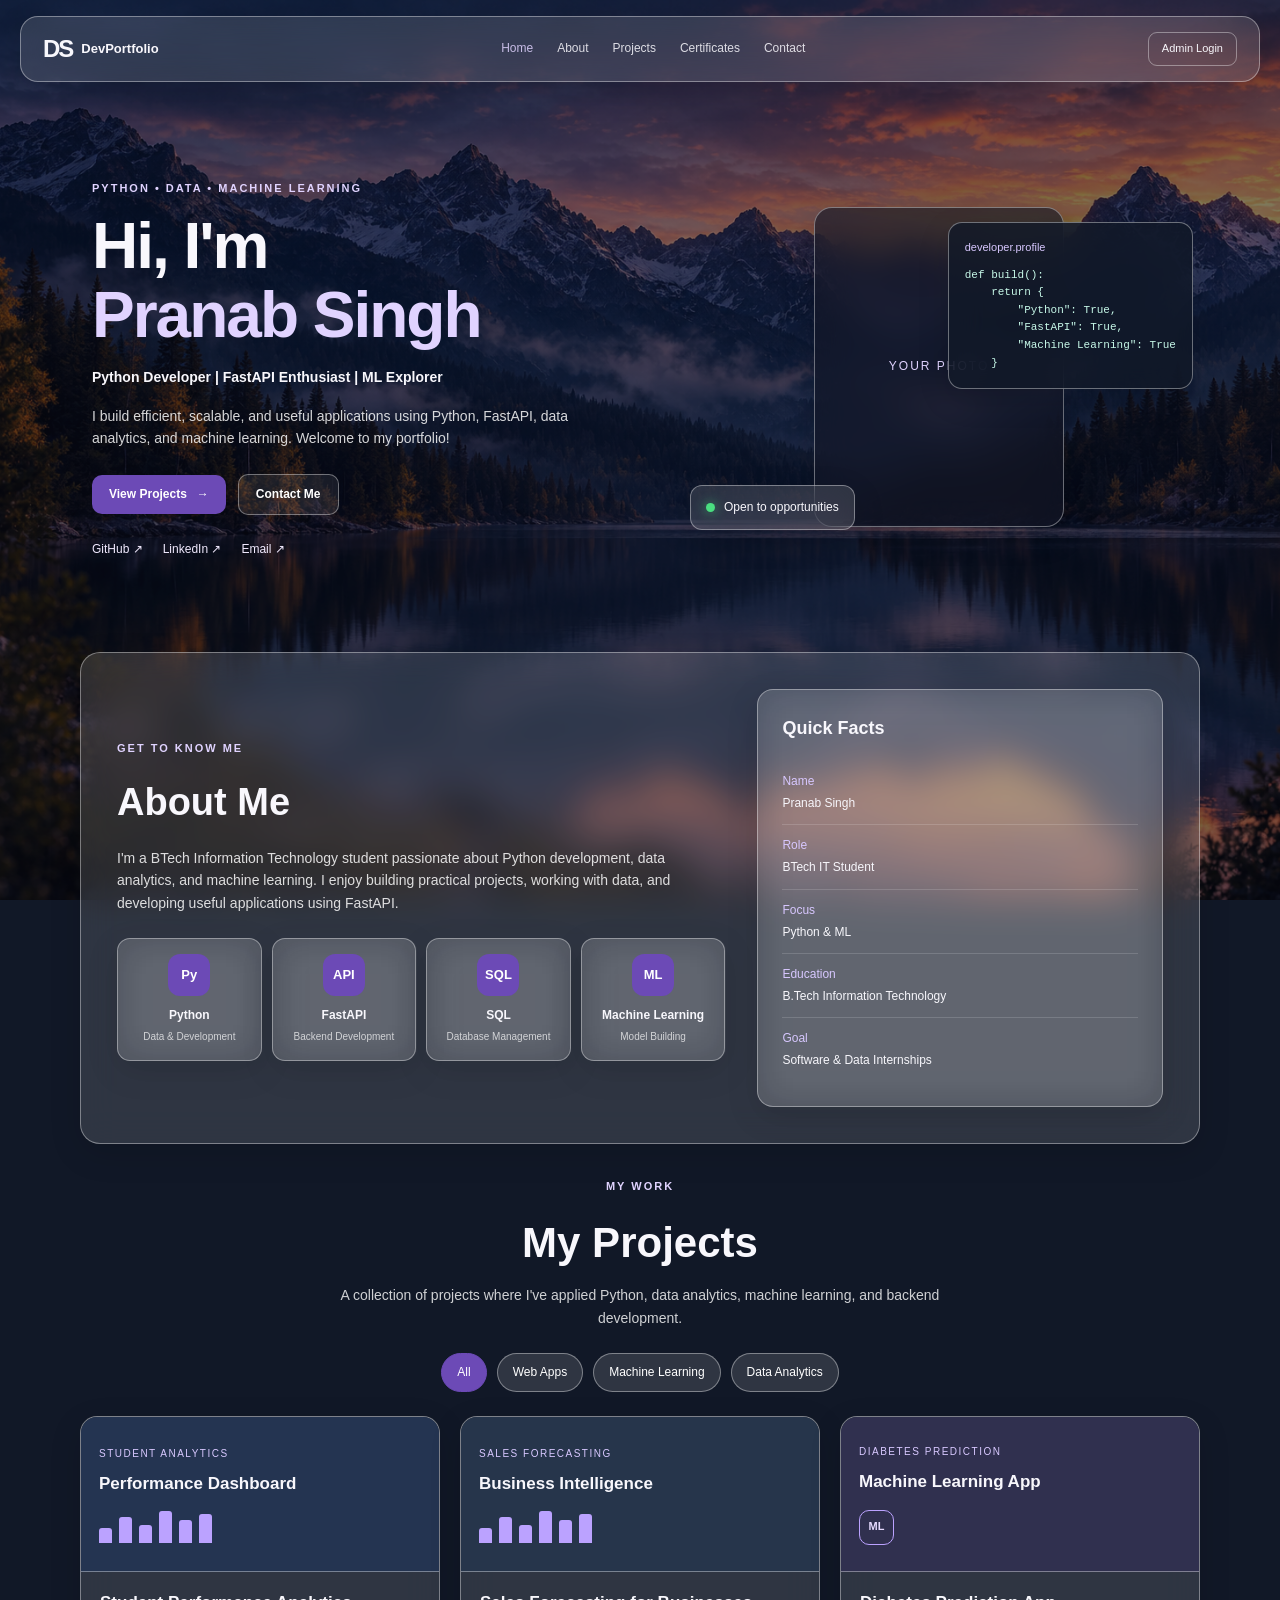
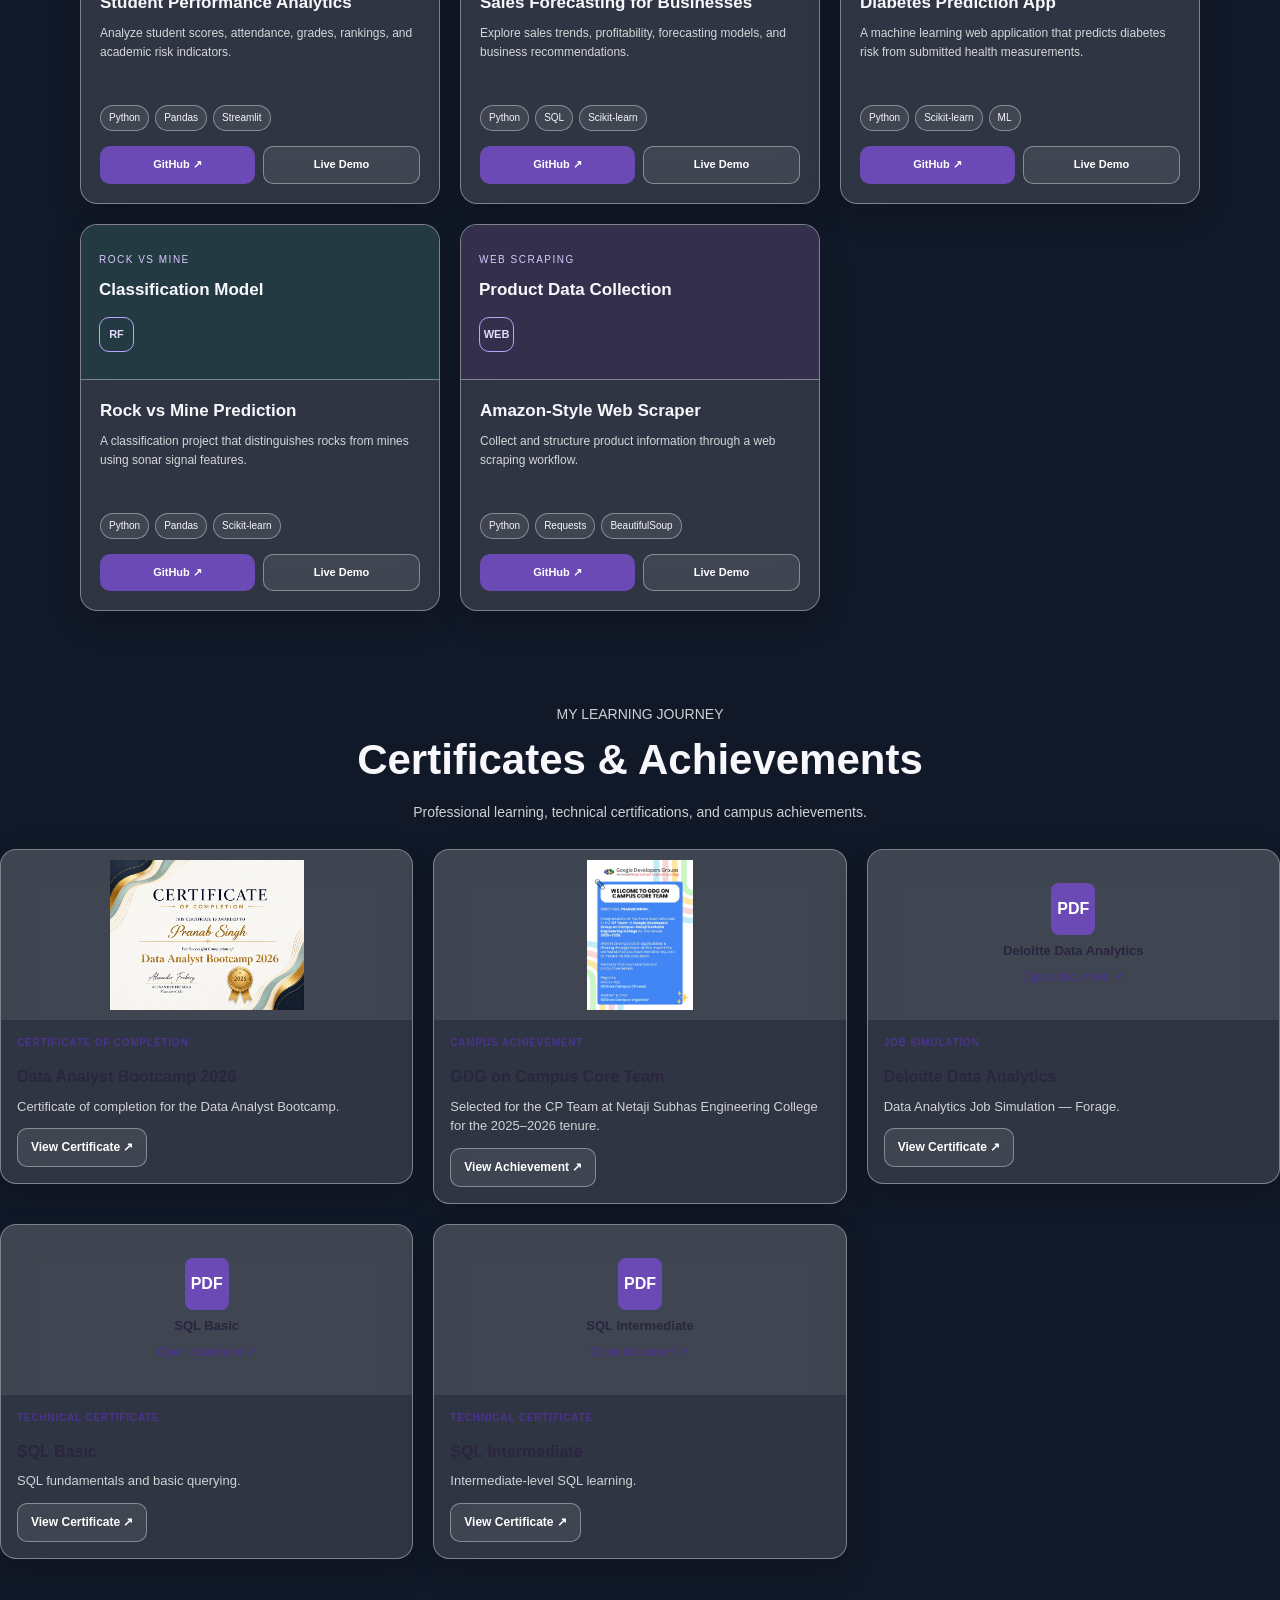
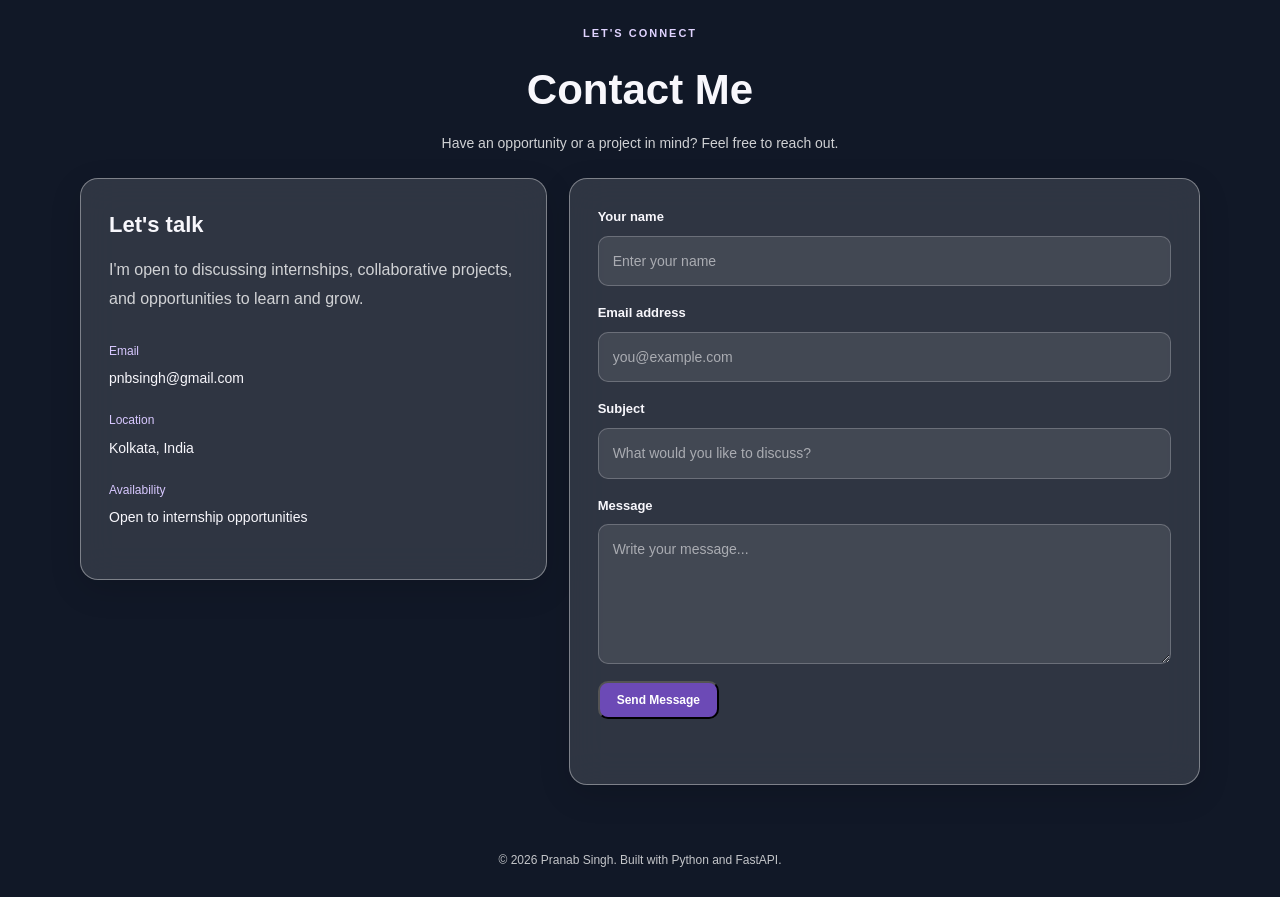
==== frontend/index.html @ 8f12a8a5 "Personalize portfolio metadata" ====
<!doctype html>
<html lang="en">
  <head>
    <meta charset="UTF-8" />
    <meta name="viewport" content="width=device-width, initial-scale=1.0" />
    <meta
      name="description"
      content="Personal portfolio showcasing projects in Python, Machine Learning, Data Analytics and FastAPI."
    />
    <title>Pranab Singh | Developer Portfolio</title>
    <meta name="author" content="Pranab Singh" />
    <meta property="og:title" content="Pranab Singh | Developer Portfolio" />
    <meta
      property="og:description"
      content="Portfolio of Pranab Singh — IT student focused on Python, Data Analytics, Machine Learning, and FastAPI."
    />
    <link rel="stylesheet" href="css/style.css" />
  </head>
  <body>
    <div class="background-overlay"></div>

    <header class="navbar glass">
      <a href="#home" class="brand">
        <span class="brand-mark">DS</span>
        <span>DevPortfolio</span>
      </a>

      <button
        class="menu-toggle"
        id="menu-toggle"
        aria-label="Toggle navigation"
        aria-expanded="false"
      >
        ☰
      </button>

      <nav class="nav-links" id="nav-links">
        <a href="#home" class="active">Home</a>
        <a href="#about">About</a>
        <a href="#projects">Projects</a>
        <a href="#certificates">Certificates</a>
        <a href="#contact">Contact</a>
      </nav>

      <a href="admin/login.html" class="admin-link">Admin Login</a>
    </header>

    <main>
      <section class="hero section-shell" id="home">
        <div class="hero-content">
          <span class="eyebrow">PYTHON • DATA • MACHINE LEARNING</span>

          <h1>Hi, I'm<br /><span>Pranab Singh</span></h1>

          <p class="hero-role">
            Python Developer | FastAPI Enthusiast | ML Explorer
          </p>

          <p class="hero-description">
            I build efficient, scalable, and useful applications using Python,
            FastAPI, data analytics, and machine learning. Welcome to my
            portfolio!
          </p>

          <div class="hero-actions">
            <a href="#projects" class="button button-primary">
              View Projects <span>→</span>
            </a>
            <a href="#contact" class="button button-secondary"> Contact Me </a>
          </div>

          <div class="social-links">
            <a
              href="https://github.com/shubham17-web"
              target="_blank"
              rel="noopener noreferrer"
              >GitHub ↗</a
            >
            <a
              href="https://www.linkedin.com/in/pranab-singh-nsec/"
              target="_blank"
              rel="noopener noreferrer"
              >LinkedIn ↗</a
            >
            <a href="mailto:pnbsingh@gmail.com">Email ↗</a>
          </div>
        </div>

        <div class="hero-visual">
          <div class="profile-card glass">
            <div class="profile-placeholder">YOUR PHOTO</div>
          </div>

          <div class="code-card glass">
            <span class="code-label">developer.profile</span>
            <pre><code>def build():
    return {
        "Python": True,
        "FastAPI": True,
        "Machine Learning": True
    }</code></pre>
          </div>

          <div class="availability glass">
            <span class="status-dot"></span>
            Open to opportunities
          </div>
        </div>
      </section>

      <section class="about-section glass" id="about">
        <div class="about-content">
          <span class="eyebrow">GET TO KNOW ME</span>
          <h2>About Me</h2>

          <p>
            I'm a BTech Information Technology student passionate about Python
            development, data analytics, and machine learning. I enjoy building
            practical projects, working with data, and developing useful
            applications using FastAPI.
          </p>

          <div class="skills-grid">
            <article class="skill-card glass">
              <span class="skill-icon">Py</span>
              <h3>Python</h3>
              <p>Data & Development</p>
            </article>

            <article class="skill-card glass">
              <span class="skill-icon">API</span>
              <h3>FastAPI</h3>
              <p>Backend Development</p>
            </article>

            <article class="skill-card glass">
              <span class="skill-icon">SQL</span>
              <h3>SQL</h3>
              <p>Database Management</p>
            </article>

            <article class="skill-card glass">
              <span class="skill-icon">ML</span>
              <h3>Machine Learning</h3>
              <p>Model Building</p>
            </article>
          </div>
        </div>

        <aside class="quick-facts glass">
          <h3>Quick Facts</h3>

          <div class="fact-row">
            <span>Name</span>
            <span>Pranab Singh</span>
          </div>

          <div class="fact-row">
            <span>Role</span>
            <span>BTech IT Student</span>
          </div>

          <div class="fact-row">
            <span>Focus</span>
            <span>Python & ML</span>
          </div>

          <div class="fact-row">
            <span>Education</span>
            <span>B.Tech Information Technology</span>
          </div>

          <div class="fact-row">
            <span>Goal</span>
            <span>Software & Data Internships</span>
          </div>
        </aside>
      </section>

      <section class="projects-section" id="projects">
        <div class="section-heading">
          <span class="eyebrow">MY WORK</span>
          <h2>My Projects</h2>
          <p>
            A collection of projects where I've applied Python, data analytics,
            machine learning, and backend development.
          </p>
        </div>

        <div class="project-filters">
          <button class="filter-btn active" data-filter="all">All</button>
          <button class="filter-btn" data-filter="web">Web Apps</button>
          <button class="filter-btn" data-filter="ml">Machine Learning</button>
          <button class="filter-btn" data-filter="data">Data Analytics</button>
        </div>

        <div class="projects-grid">
          <article class="project-card glass" data-category="data">
            <div class="project-visual student-visual">
              <span>STUDENT ANALYTICS</span>
              <strong>Performance Dashboard</strong>
              <div class="visual-bars">
                <i></i><i></i><i></i><i></i><i></i><i></i>
              </div>
            </div>
            <div class="project-body">
              <h3>Student Performance Analytics</h3>
              <p>
                Analyze student scores, attendance, grades, rankings, and
                academic risk indicators.
              </p>
              <div class="tech-tags">
                <span>Python</span><span>Pandas</span>
                <span>Streamlit</span>
              </div>
              <div class="project-actions">
                <a
                  href="https://github.com/shubham17-web/student-performance-analytics"
                  target="_blank"
                  rel="noopener noreferrer"
                  class="button button-primary"
                >
                  GitHub ↗
                </a>
                <a href="#" class="button button-secondary demo-link">
                  Live Demo
                </a>
              </div>
            </div>
          </article>

          <article class="project-card glass" data-category="data">
            <div class="project-visual sales-visual">
              <span>SALES FORECASTING</span>
              <strong>Business Intelligence</strong>
              <div class="visual-bars">
                <i></i><i></i><i></i><i></i><i></i><i></i>
              </div>
            </div>
            <div class="project-body">
              <h3>Sales Forecasting for Businesses</h3>
              <p>
                Explore sales trends, profitability, forecasting models, and
                business recommendations.
              </p>
              <div class="tech-tags">
                <span>Python</span><span>SQL</span>
                <span>Scikit-learn</span>
              </div>
              <div class="project-actions">
                <a
                  href="https://github.com/shubham17-web/Sales-Forecasting-for-Businesses"
                  target="_blank"
                  rel="noopener noreferrer"
                  class="button button-primary"
                >
                  GitHub ↗
                </a>
                <a href="#" class="button button-secondary demo-link">
                  Live Demo
                </a>
              </div>
            </div>
          </article>

          <article class="project-card glass" data-category="ml">
            <div class="project-visual diabetes-visual">
              <span>DIABETES PREDICTION</span>
              <strong>Machine Learning App</strong>
              <div class="visual-pulse">ML</div>
            </div>
            <div class="project-body">
              <h3>Diabetes Prediction App</h3>
              <p>
                A machine learning web application that predicts diabetes risk
                from submitted health measurements.
              </p>
              <div class="tech-tags">
                <span>Python</span><span>Scikit-learn</span>
                <span>ML</span>
              </div>
              <div class="project-actions">
                <a
                  href="https://github.com/shubham17-web/diabetes-prediction-app"
                  target="_blank"
                  rel="noopener noreferrer"
                  class="button button-primary"
                >
                  GitHub ↗
                </a>
                <a
                  href="https://diabetes-prediction-frontend-2cxe.onrender.com/"
                  class="button button-secondary demo-link"
                >
                  Live Demo
                </a>
              </div>
            </div>
          </article>

          <article class="project-card glass" data-category="ml">
            <div class="project-visual rock-visual">
              <span>ROCK VS MINE</span>
              <strong>Classification Model</strong>
              <div class="visual-pulse">RF</div>
            </div>
            <div class="project-body">
              <h3>Rock vs Mine Prediction</h3>
              <p>
                A classification project that distinguishes rocks from mines
                using sonar signal features.
              </p>
              <div class="tech-tags">
                <span>Python</span><span>Pandas</span>
                <span>Scikit-learn</span>
              </div>
              <div class="project-actions">
                <a
                  href="https://github.com/shubham17-web/rock-vs-mine-prediction"
                  target="_blank"
                  rel="noopener noreferrer"
                  class="button button-primary"
                >
                  GitHub ↗
                </a>
                <a href="#" class="button button-secondary demo-link">
                  Live Demo
                </a>
              </div>
            </div>
          </article>

          <article class="project-card glass" data-category="web">
            <div class="project-visual scraper-visual">
              <span>WEB SCRAPING</span>
              <strong>Product Data Collection</strong>
              <div class="visual-pulse">WEB</div>
            </div>
            <div class="project-body">
              <h3>Amazon-Style Web Scraper</h3>
              <p>
                Collect and structure product information through a web scraping
                workflow.
              </p>
              <div class="tech-tags">
                <span>Python</span><span>Requests</span>
                <span>BeautifulSoup</span>
              </div>
              <div class="project-actions">
                <a
                  href="https://github.com/shubham17-web/amazon-web-scraper"
                  target="_blank"
                  rel="noopener noreferrer"
                  class="button button-primary"
                >
                  GitHub ↗
                </a>
                <a href="#" class="button button-secondary demo-link">
                  Live Demo
                </a>
              </div>
            </div>
          </article>
        </div>
      </section>

      <!-- Certificates Section -->
      <section id="certificates" class="section">
        <div class="section-heading">
          <p class="section-subtitle">MY LEARNING JOURNEY</p>
          <h2>Certificates & Achievements</h2>
          <p>
            Professional learning, technical certifications, and campus
            achievements.
          </p>
        </div>

        <div class="certificates-grid">
          <!-- 1. Data Analyst Bootcamp -->
          <article class="certificate-card glass">
            <a
              class="certificate-preview"
              href="assets/certificates/2026%20Data%20Analyst%20Bootcamp%20Certification%20for%20Completion.png"
              target="_blank"
              rel="noopener noreferrer"
              aria-label="View Data Analyst Bootcamp certificate"
            >
              <img
                src="assets/certificates/2026%20Data%20Analyst%20Bootcamp%20Certification%20for%20Completion.png"
                alt="Data Analyst Bootcamp 2026 certificate"
                loading="lazy"
              />
            </a>

            <div class="certificate-info">
              <span class="certificate-type">CERTIFICATE OF COMPLETION</span>
              <h3>Data Analyst Bootcamp 2026</h3>
              <p>Certificate of completion for the Data Analyst Bootcamp.</p>
              <a
                class="button button-secondary certificate-link"
                href="assets/certificates/2026%20Data%20Analyst%20Bootcamp.png"
                target="_blank"
                rel="noopener noreferrer"
              >
                View Certificate ↗
              </a>
            </div>
          </article>

          <!-- 2. GDG on Campus Core Team -->
          <article class="certificate-card glass">
            <a
              class="certificate-preview"
              href="assets/certificates/gdg.jpeg"
              target="_blank"
              rel="noopener noreferrer"
              aria-label="View GDG on Campus Core Team selection"
            >
              <img
                src="assets/certificates/gdg.jpeg"
                alt="GDG on Campus Core Team selection"
                loading="lazy"
              />
            </a>

            <div class="certificate-info">
              <span class="certificate-type">CAMPUS ACHIEVEMENT</span>
              <h3>GDG on Campus Core Team</h3>
              <p>
                Selected for the CP Team at Netaji Subhas Engineering College
                for the 2025–2026 tenure.
              </p>
              <a
                class="button button-secondary certificate-link"
                href="assets/certificates/gdg.jpeg"
                target="_blank"
                rel="noopener noreferrer"
              >
                View Achievement ↗
              </a>
            </div>
          </article>

          <!-- 3. Deloitte Data Analytics -->
          <article class="certificate-card glass">
            <a
              class="certificate-preview certificate-pdf-preview"
              href="assets/certificates/Deloitte_completion_certificate.pdf"
              target="_blank"
              rel="noopener noreferrer"
              aria-label="Open Deloitte completion certificate PDF"
            >
              <span class="pdf-label">PDF</span>
              <span class="pdf-description">Deloitte Data Analytics</span>
              <span class="pdf-open">Open document ↗</span>
            </a>

            <div class="certificate-info">
              <span class="certificate-type">JOB SIMULATION</span>
              <h3>Deloitte Data Analytics</h3>
              <p>Data Analytics Job Simulation — Forage.</p>
              <a
                class="button button-secondary certificate-link"
                href="assets/certificates/Deloitte_completion_certificate.pdf"
                target="_blank"
                rel="noopener noreferrer"
              >
                View Certificate ↗
              </a>
            </div>
          </article>

          <!-- 4. SQL Basic -->
          <article class="certificate-card glass">
            <a
              class="certificate-preview certificate-pdf-preview"
              href="assets/certificates/sql_basic%20certificate.pdf"
              target="_blank"
              rel="noopener noreferrer"
              aria-label="Open SQL Basic certificate PDF"
            >
              <span class="pdf-label">PDF</span>
              <span class="pdf-description">SQL Basic</span>
              <span class="pdf-open">Open document ↗</span>
            </a>

            <div class="certificate-info">
              <span class="certificate-type">TECHNICAL CERTIFICATE</span>
              <h3>SQL Basic</h3>
              <p>SQL fundamentals and basic querying.</p>
              <a
                class="button button-secondary certificate-link"
                href="assets/certificates/sql_basic%20certificate.pdf"
                target="_blank"
                rel="noopener noreferrer"
              >
                View Certificate ↗
              </a>
            </div>
          </article>

          <!-- 5. SQL Intermediate -->
          <article class="certificate-card glass">
            <a
              class="certificate-preview certificate-pdf-preview"
              href="assets/certificates/sql_intermediate%20certificate.pdf"
              target="_blank"
              rel="noopener noreferrer"
              aria-label="Open SQL Intermediate certificate PDF"
            >
              <span class="pdf-label">PDF</span>
              <span class="pdf-description">SQL Intermediate</span>
              <span class="pdf-open">Open document ↗</span>
            </a>

            <div class="certificate-info">
              <span class="certificate-type">TECHNICAL CERTIFICATE</span>
              <h3>SQL Intermediate</h3>
              <p>Intermediate-level SQL learning.</p>
              <a
                class="button button-secondary certificate-link"
                href="assets/certificates/sql_intermediate%20certificate.pdf"
                target="_blank"
                rel="noopener noreferrer"
              >
                View Certificate ↗
              </a>
            </div>
          </article>
        </div>
      </section>

      <section class="contact-section" id="contact">
        <div class="section-heading">
          <span class="eyebrow">LET'S CONNECT</span>
          <h2>Contact Me</h2>
          <p>
            Have an opportunity or a project in mind? Feel free to reach out.
          </p>
        </div>

        <div class="contact-layout">
          <div class="contact-info glass">
            <h3>Let's talk</h3>
            <p>
              I'm open to discussing internships, collaborative projects, and
              opportunities to learn and grow.
            </p>

            <div class="contact-detail">
              <span>Email</span>
              <p>pnbsingh@gmail.com</p>
            </div>

            <div class="contact-detail">
              <span>Location</span>
              <p>Kolkata, India</p>
            </div>

            <div class="contact-detail">
              <span>Availability</span>
              <p>Open to internship opportunities</p>
            </div>
          </div>

          <form class="contact-form glass" id="contact-form">
            <div class="form-group">
              <label for="contact-name">Your name</label>
              <input
                type="text"
                id="contact-name"
                name="name"
                placeholder="Enter your name"
                required
                maxlength="100"
              />
            </div>

            <div class="form-group">
              <label for="contact-email">Email address</label>
              <input
                type="email"
                id="contact-email"
                name="email"
                placeholder="you@example.com"
                required
                maxlength="254"
              />
            </div>

            <div class="form-group">
              <label for="contact-subject">Subject</label>
              <input
                type="text"
                id="contact-subject"
                name="subject"
                placeholder="What would you like to discuss?"
                required
                maxlength="150"
              />
            </div>

            <div class="form-group">
              <label for="contact-message">Message</label>
              <textarea
                id="contact-message"
                name="message"
                placeholder="Write your message..."
                rows="5"
                required
                maxlength="3000"
              ></textarea>
            </div>

            <button
              class="button button-primary"
              type="submit"
              id="contact-submit"
            >
              Send Message
            </button>

            <p id="contact-status" role="status" aria-live="polite"></p>
          </form>
        </div>
      </section>
    </main>

    <footer>
      <p>
        © <span id="year"></span> Pranab Singh. Built with Python and FastAPI.
      </p>
    </footer>

    <script src="js/main.js"></script>
  </body>
</html>
---- frontend/css/style.css ----
:root {
    --page-bg: #111827;
    --text: #2B2540;
    --text-light: #F8F7FC;
    --accent: #4B3390;
    --primary: #6C4AB6;
    --border: rgba(255, 255, 255, 0.38);
    --glass: rgba(255, 255, 255, 0.13);
    --glass-strong: rgba(20, 24, 39, 0.62);
}

* {
    margin: 0;
    padding: 0;
    box-sizing: border-box;
}

html {
    scroll-behavior: smooth;
    scroll-padding-top: 100px;
}

body {
    min-height: 100vh;
    color: var(--text-light);
    background-color: var(--page-bg);
    background-image: url("../assets/images/scenic-bg.png");
    background-size: cover;
    background-position: center;
    background-attachment: fixed;
    font-family: Inter, "Segoe UI", Arial, sans-serif;
    line-height: 1.6;
    position: relative;
}

.background-overlay {
    position: fixed;
    inset: 0;
    z-index: -1;
    background-color: rgba(10, 13, 25, 0.52);
    pointer-events: none;
}

a {
    color: inherit;
    text-decoration: none;
}

button,
a {
    -webkit-tap-highlight-color: transparent;
}

.navbar {
    width: min(1240px, calc(100% - 32px));
    min-height: 66px;
    margin: 16px auto 0;
    padding: 12px 22px;
    display: flex;
    align-items: center;
    justify-content: space-between;
    gap: 24px;
    border-radius: 18px;
    position: relative;
    z-index: 10;
}

.glass {
    background-color: var(--glass);
    border: 1px solid var(--border);
    backdrop-filter: blur(18px);
    -webkit-backdrop-filter: blur(18px);
    box-shadow: 0 10px 32px rgba(0, 0, 0, 0.13);
}

.brand {
    display: flex;
    align-items: center;
    gap: 9px;
    font-size: 13px;
    font-weight: 700;
    white-space: nowrap;
}

.brand-mark {
    font-size: 24px;
    font-weight: 900;
    letter-spacing: -2px;
}

.nav-links {
    display: flex;
    align-items: center;
    gap: 24px;
}

.nav-links a {
    font-size: 12px;
    opacity: 0.86;
    transition: color 0.2s ease;
}

.nav-links a:hover,
.nav-links a.active {
    color: #E0D3FF;
}

.admin-link {
    padding: 7px 13px;
    border: 1px solid var(--border);
    border-radius: 9px;
    font-size: 11px;
    white-space: nowrap;
}

.menu-toggle {
    display: none;
    border: 1px solid var(--border);
    color: white;
    background-color: var(--glass-strong);
    padding: 7px 10px;
    border-radius: 8px;
    cursor: pointer;
}

.section-shell,
.content-section {
    width: min(1120px, calc(100% - 48px));
    margin-left: auto;
    margin-right: auto;
}

.hero {
    min-height: 570px;
    padding: 80px 12px;
    display: grid;
    grid-template-columns: 1.05fr 0.95fr;
    align-items: center;
    gap: 48px;
}

.eyebrow {
    display: inline-block;
    margin-bottom: 14px;
    color: #E0D3FF;
    font-size: 11px;
    font-weight: 700;
    letter-spacing: 2px;
}

.hero h1 {
    font-size: clamp(42px, 5vw, 66px);
    line-height: 1.08;
    letter-spacing: -2px;
    margin-bottom: 16px;
}

.hero h1 span {
    color: #E0D3FF;
}

.hero-role {
    font-size: 14px;
    font-weight: 600;
    margin-bottom: 16px;
}

.hero-description {
    max-width: 490px;
    color: rgba(255, 255, 255, 0.83);
    font-size: 14px;
    margin-bottom: 25px;
}

.hero-actions,
.social-links {
    display: flex;
    align-items: center;
    flex-wrap: wrap;
    gap: 12px;
}

.button {
    display: inline-flex;
    justify-content: center;
    align-items: center;
    gap: 10px;
    padding: 10px 17px;
    border-radius: 10px;
    font-size: 12px;
    font-weight: 700;
    transition: transform 0.2s ease, background-color 0.2s ease;
}

.button:hover {
    transform: translateY(-2px);
}

.button-primary {
    color: #FFFFFF;
    background-color: var(--primary);
}

.button-primary:hover {
    background-color: var(--accent);
}

.button-secondary {
    color: #FFFFFF;
    background-color: rgba(255, 255, 255, 0.08);
    border: 1px solid var(--border);
}

.social-links {
    margin-top: 25px;
    gap: 20px;
}

.social-links a {
    font-size: 12px;
    color: #F1EAFE;
}

.hero-visual {
    min-height: 350px;
    position: relative;
    display: flex;
    align-items: center;
    justify-content: center;
}

.profile-card {
    width: 250px;
    height: 320px;
    border-radius: 18px;
    overflow: hidden;
    display: grid;
    place-items: center;
    background-color: var(--glass-strong);
}

.profile-placeholder {
    color: #E0D3FF;
    font-size: 12px;
    letter-spacing: 2px;
}

.code-card {
    position: absolute;
    right: -5px;
    top: 30px;
    padding: 16px;
    border-radius: 14px;
    background-color: rgba(17, 24, 39, 0.8);
    font-size: 11px;
}

.code-label {
    color: #D8C8FF;
}

.code-card pre {
    margin-top: 10px;
    white-space: pre-wrap;
    color: #C7F9E9;
}

.availability {
    position: absolute;
    bottom: 12px;
    left: 0;
    display: flex;
    align-items: center;
    gap: 9px;
    padding: 12px 15px;
    border-radius: 12px;
    font-size: 12px;
}

.status-dot {
    width: 9px;
    height: 9px;
    border-radius: 50%;
    background-color: #4ADE80;
    box-shadow: 0 0 12px rgba(74, 222, 128, 0.7);
}

.content-section {
    padding: 40px;
    margin-bottom: 28px;
    border-radius: 20px;
}

.content-section h2 {
    font-size: clamp(25px, 3vw, 36px);
    margin-bottom: 14px;
}

.content-section p {
    max-width: 700px;
    color: rgba(255, 255, 255, 0.82);
}

.content-section .button {
    margin-top: 20px;
}

footer {
    text-align: center;
    padding: 26px 16px;
    color: rgba(255, 255, 255, 0.75);
    font-size: 12px;
}

@media (max-width: 850px) {
    .navbar {
        gap: 12px;
    }

    .nav-links {
        gap: 12px;
    }

    .hero {
        gap: 25px;
    }

    .profile-card {
        width: 210px;
        height: 280px;
    }

    .code-card {
        right: -8px;
    }
}

@media (max-width: 650px) {
    body {
        background-attachment: scroll;
    }

    .navbar {
        flex-wrap: wrap;
        padding: 12px 15px;
    }

    .menu-toggle {
        display: block;
        margin-left: auto;
    }

    .admin-link {
        font-size: 10px;
    }

    .nav-links {
        display: none;
        order: 4;
        width: 100%;
        flex-direction: column;
        align-items: stretch;
        padding: 12px 0 4px;
    }

    .nav-links.open {
        display: flex;
    }

    .nav-links a {
        padding: 8px 4px;
    }

    .hero {
        grid-template-columns: 1fr;
        padding-top: 55px;
        gap: 20px;
    }

    .hero-visual {
        min-height: 350px;
    }

    .code-card {
        right: 0;
    }

    .availability {
        left: 0;
    }

    .content-section {
        padding: 26px;
    }
}

@media (prefers-reduced-motion: reduce) {
    *,
    *::before,
    *::after {
        scroll-behavior: auto !important;
        transition: none !important;
    }
}


/* About section */

.about-section {
    width: min(1120px, calc(100% - 48px));
    margin: 0 auto 28px;
    padding: 36px;
    border-radius: 20px;
    display: grid;
    grid-template-columns: 1.5fr 1fr;
    align-items: center;
    gap: 32px;
}

.about-content h2 {
    font-size: clamp(28px, 3vw, 38px);
    margin-bottom: 14px;
}

.about-content > p {
    max-width: 650px;
    color: rgba(255, 255, 255, 0.84);
    font-size: 14px;
    margin-bottom: 24px;
}

.skills-grid {
    display: grid;
    grid-template-columns: repeat(4, minmax(0, 1fr));
    gap: 10px;
}

.skill-card {
    min-width: 0;
    padding: 15px 10px;
    border-radius: 13px;
    text-align: center;
}

.skill-icon {
    width: 42px;
    height: 42px;
    margin: 0 auto 10px;
    display: grid;
    place-items: center;
    border-radius: 12px;
    color: #FFFFFF;
    background-color: var(--primary);
    font-weight: 800;
    font-size: 13px;
}

.skill-card h3 {
    font-size: 12px;
    margin-bottom: 4px;
}

.skill-card p {
    font-size: 10px;
    color: rgba(255, 255, 255, 0.72);
}

.quick-facts {
    padding: 24px;
    border-radius: 16px;
}

.quick-facts h3 {
    font-size: 18px;
    margin-bottom: 18px;
}

.fact-row {
    display: flex;
    flex-direction: column;
    gap: 3px;
    padding: 11px 0;
    border-bottom: 1px solid rgba(255, 255, 255, 0.15);
    font-size: 12px;
}

.fact-row:last-child {
    border-bottom: none;
}

.fact-row span:first-child {
    color: #D8C8FF;
}

.fact-row span:last-child {
    overflow-wrap: anywhere;
}

@media (max-width: 850px) {
    .about-section {
        grid-template-columns: 1fr;
        padding: 26px;
    }

    .skills-grid {
        grid-template-columns: repeat(2, minmax(0, 1fr));
    }
}

@media (max-width: 420px) {
    .about-section {
        width: calc(100% - 24px);
        padding: 20px;
    }

    .quick-facts {
        padding: 18px;
    }
}


/* Projects section */

.projects-section {
    width: min(1120px, calc(100% - 48px));
    margin: 0 auto 32px;
}

.section-heading {
    text-align: center;
    margin-bottom: 24px;
}

.section-heading h2 {
    font-size: clamp(30px, 4vw, 42px);
    margin-bottom: 8px;
}

.section-heading > p {
    max-width: 620px;
    margin: 0 auto;
    color: rgba(255, 255, 255, 0.8);
    font-size: 14px;
}

.project-filters {
    display: flex;
    justify-content: center;
    flex-wrap: wrap;
    gap: 10px;
    margin-bottom: 24px;
}

.filter-btn {
    padding: 9px 15px;
    border: 1px solid var(--border);
    border-radius: 20px;
    background-color: var(--glass);
    color: white;
    cursor: pointer;
    font: inherit;
    font-size: 12px;
}

.filter-btn.active,
.filter-btn:hover {
    background-color: var(--primary);
    border-color: var(--primary);
}

.projects-grid {
    display: grid;
    grid-template-columns: repeat(3, minmax(0, 1fr));
    gap: 20px;
}

.project-card {
    overflow: hidden;
    border-radius: 17px;
    transition: transform 0.2s ease;
}

.project-card:hover {
    transform: translateY(-4px);
}

.project-visual {
    min-height: 155px;
    padding: 18px;
    display: flex;
    flex-direction: column;
    align-items: flex-start;
    justify-content: center;
    gap: 8px;
    background-color: rgba(25, 32, 57, 0.85);
    border-bottom: 1px solid var(--border);
    overflow: hidden;
}

.project-visual > span {
    color: #D8C8FF;
    font-size: 10px;
    letter-spacing: 1.5px;
}

.project-visual > strong {
    font-size: 17px;
}

.student-visual {
    background-color: #243451;
}

.sales-visual {
    background-color: #26354B;
}

.diabetes-visual {
    background-color: #30304F;
}

.rock-visual {
    background-color: #243A42;
}

.scraper-visual {
    background-color: #34304C;
}

.visual-bars {
    height: 32px;
    display: flex;
    align-items: flex-end;
    gap: 7px;
    margin-top: 5px;
}

.visual-bars i {
    width: 13px;
    height: 45%;
    border-radius: 3px 3px 0 0;
    background-color: #BBA2FF;
}

.visual-bars i:nth-child(2) { height: 80%; }
.visual-bars i:nth-child(3) { height: 55%; }
.visual-bars i:nth-child(4) { height: 100%; }
.visual-bars i:nth-child(5) { height: 70%; }
.visual-bars i:nth-child(6) { height: 90%; }

.visual-pulse {
    width: 35px;
    height: 35px;
    display: grid;
    place-items: center;
    margin-top: 6px;
    border: 1px solid #BBA2FF;
    border-radius: 10px;
    color: #E5DAFF;
    font-size: 11px;
    font-weight: 800;
}

.project-body {
    padding: 19px;
}

.project-body h3 {
    font-size: 17px;
    line-height: 1.4;
    margin-bottom: 9px;
}

.project-body > p {
    min-height: 66px;
    color: rgba(255, 255, 255, 0.8);
    font-size: 12px;
}

.tech-tags {
    display: flex;
    flex-wrap: wrap;
    gap: 6px;
    margin: 15px 0;
}

.tech-tags span {
    padding: 4px 8px;
    border: 1px solid var(--border);
    border-radius: 15px;
    background-color: rgba(255, 255, 255, 0.08);
    font-size: 10px;
}

.project-actions {
    display: flex;
    flex-wrap: wrap;
    gap: 8px;
}

.project-actions .button {
    flex: 1;
    padding: 9px 10px;
    font-size: 11px;
}

.project-card[hidden] {
    display: none;
}

@media (max-width: 900px) {
    .projects-grid {
        grid-template-columns: repeat(2, minmax(0, 1fr));
    }
}

@media (max-width: 580px) {
    .projects-section {
        width: calc(100% - 24px);
    }

    .projects-grid {
        grid-template-columns: 1fr;
    }

    .project-body > p {
        min-height: 0;
    }
}


/* Certificates section */

.certificates-section {
    width: min(1120px, calc(100% - 48px));
    margin: 0 auto 32px;
}

.certificates-grid {
    display: grid;
    grid-template-columns: repeat(3, minmax(0, 1fr));
    gap: 18px;
}

.certificate-card {
    display: flex;
    flex-direction: column;
    align-items: flex-start;
    padding: 24px;
    border-radius: 17px;
    min-width: 0;
}

.certificate-icon {
    width: 54px;
    height: 54px;
    display: grid;
    place-items: center;
    margin-bottom: 20px;
    border-radius: 14px;
    color: white;
    background-color: var(--primary);
    font-size: 15px;
    font-weight: 800;
}

.certificate-type {
    display: inline-block;
    margin-bottom: 8px;
    color: #D8C8FF;
    font-size: 10px;
    letter-spacing: 1.5px;
}

.certificate-info h3 {
    font-size: 17px;
    margin-bottom: 12px;
}

.certificate-info p {
    color: rgba(255, 255, 255, 0.78);
    font-size: 12px;
    margin-bottom: 7px;
    overflow-wrap: anywhere;
}

.certificate-date {
    margin-bottom: 18px !important;
}

.certificate-info .button {
    margin-top: 10px;
}

@media (max-width: 850px) {
    .certificates-grid {
        grid-template-columns: repeat(2, minmax(0, 1fr));
    }
}

@media (max-width: 580px) {
    .certificates-section {
        width: calc(100% - 24px);
    }

    .certificates-grid {
        grid-template-columns: 1fr;
    }
}


.contact-section {
    width: min(1120px, calc(100% - 48px));
    margin: 0 auto 40px;
}

.contact-layout {
    display: grid;
    grid-template-columns: 0.85fr 1.15fr;
    gap: 22px;
    align-items: start;
}

.contact-info,
.contact-form {
    padding: 28px;
    border-radius: 18px;
    min-width: 0;
}

.contact-info h3 {
    margin-bottom: 14px;
    font-size: 22px;
}

.contact-info > p {
    margin-bottom: 28px;
    line-height: 1.8;
    color: rgba(255, 255, 255, 0.78);
}

.contact-detail {
    margin-bottom: 22px;
}

.contact-detail span {
    display: block;
    margin-bottom: 6px;
    color: #D8C8FF;
    font-size: 12px;
}

.contact-detail p {
    overflow-wrap: anywhere;
    font-size: 14px;
}

.contact-form {
    display: flex;
    flex-direction: column;
    gap: 17px;
}

.form-group {
    display: flex;
    flex-direction: column;
    gap: 8px;
}

.form-group label {
    font-size: 13px;
    font-weight: 600;
}

.form-group input,
.form-group textarea {
    width: 100%;
    padding: 13px 14px;
    border: 1px solid rgba(255, 255, 255, 0.22);
    border-radius: 10px;
    background-color: rgba(255, 255, 255, 0.09);
    color: white;
    font: inherit;
    font-size: 14px;
}

.form-group input::placeholder,
.form-group textarea::placeholder {
    color: rgba(255, 255, 255, 0.55);
}

.form-group input:focus,
.form-group textarea:focus {
    outline: 2px solid #6C4AB6;
    outline-offset: 2px;
}

.form-group textarea {
    resize: vertical;
}

.contact-form button {
    align-self: flex-start;
    cursor: pointer;
}

#contact-status {
    min-height: 20px;
    font-size: 13px;
    overflow-wrap: anywhere;
}

@media (max-width: 700px) {
    .contact-section {
        width: calc(100% - 24px);
    }

    .contact-layout {
        grid-template-columns: 1fr;
    }

    .contact-info,
    .contact-form {
        padding: 22px;
    }
}
/* ========================================
   COMPACT CERTIFICATE CARDS
   Overrides the original certificate styles
======================================== */

.certificates-grid {
    display: grid;
    grid-template-columns: repeat(3, minmax(0, 1fr));
    gap: 18px;
    margin-top: 26px;
    align-items: stretch;
}

.certificate-card {
    min-width: 0;
    padding: 0;
    overflow: hidden;
    border-radius: 16px;
}

.certificate-preview {
    display: flex;
    width: 100%;
    min-height: 150px;
    max-height: 150px;
    align-items: center;
    justify-content: center;
    overflow: hidden;
    background-color: rgba(255, 255, 255, 0.45);
    text-decoration: none;
}

.certificate-preview img {
    display: block;
    width: 100%;
    height: 150px;
    min-height: 0;
    padding: 8px;
    object-fit: contain;
    transition: transform 0.25s ease;
}

.certificate-preview:hover img {
    transform: scale(1.03);
}

.certificate-info {
    display: flex;
    flex-direction: column;
    align-items: flex-start;
    gap: 8px;
    padding: 16px;
}

.certificate-type {
    color: var(--accent, #4B3390);
    font-size: 10px;
    font-weight: 700;
    letter-spacing: 0.8px;
}

.certificate-info h3 {
    margin: 0;
    color: var(--text, #2B2540);
    font-size: 17px;
    line-height: 1.35;
}

.certificate-info p {
    margin: 0;
    font-size: 13px;
    line-height: 1.5;
}

.certificate-link {
    margin-top: 4px;
    padding: 9px 13px;
    font-size: 12px;
}

.certificate-pdf-preview {
    flex-direction: column;
    gap: 6px;
    padding: 12px;
    text-align: center;
    color: var(--text, #2B2540);
    transition: background-color 0.2s ease;
}

.certificate-pdf-preview:hover {
    background-color: rgba(108, 74, 182, 0.10);
}

.pdf-label {
    display: flex;
    width: 48px;
    height: 56px;
    align-items: center;
    justify-content: center;
    border-radius: 8px;
    background-color: #6C4AB6;
    color: #ffffff;
    font-size: 18px;
    font-weight: 700;
}

.pdf-description {
    font-size: 13px;
    font-weight: 600;
}

.pdf-open {
    color: var(--accent, #4B3390);
    font-size: 12px;
}

/* Tablet: 2 cards per row */
@media (max-width: 900px) {
    .certificates-grid {
        grid-template-columns: repeat(2, minmax(0, 1fr));
    }
}

/* Mobile: 1 card per row */
@media (max-width: 560px) {
    .certificates-grid {
        grid-template-columns: 1fr;
        gap: 16px;
    }

    .certificate-preview,
    .certificate-preview img {
        height: 180px;
        min-height: 180px;
        max-height: 180px;
    }
}


/* ========================================
   CERTIFICATES — LAYOUT FIX
======================================== */

#certificates {
    padding-top: 60px;
    padding-bottom: 60px;
}

#certificates .section-heading {
    margin-bottom: 26px;
}

#certificates .certificates-grid {
    display: grid;
    grid-template-columns: repeat(3, minmax(0, 1fr));
    align-items: start;
    gap: 20px;
    width: 100%;
}

#certificates .certificate-card {
    display: flex;
    flex-direction: column;
    align-self: start;
    min-width: 0;
    height: auto;
    min-height: 0;
    padding: 0;
    overflow: hidden;
}

/* Fixed-height image preview */
#certificates .certificate-preview {
    display: flex;
    align-items: center;
    justify-content: center;
    width: 100%;
    height: 170px;
    min-height: 170px;
    max-height: 170px;
    overflow: hidden;
    background-color: rgba(255, 255, 255, 0.08);
}

#certificates .certificate-preview img {
    display: block;
    width: 100%;
    height: 100%;
    min-height: 0;
    max-height: 100%;
    padding: 10px;
    object-fit: contain;
}

/* Compact PDF preview */
#certificates .certificate-pdf-preview {
    flex-direction: column;
    gap: 6px;
    padding: 12px;
    text-align: center;
}

#certificates .pdf-label {
    width: 44px;
    height: 52px;
    flex-shrink: 0;
    font-size: 16px;
}

/* Compact card content */
#certificates .certificate-info {
    display: flex;
    flex-direction: column;
    align-items: flex-start;
    gap: 8px;
    padding: 16px;
}

#certificates .certificate-type {
    font-size: 10px;
    line-height: 1.4;
}

#certificates .certificate-info h3 {
    margin: 0;
    font-size: 16px;
    line-height: 1.4;
}

#certificates .certificate-info p {
    margin: 0;
    font-size: 13px;
    line-height: 1.5;
}

#certificates .certificate-link {
    margin-top: 4px;
}

/* Tablet */
@media (max-width: 900px) {
    #certificates .certificates-grid {
        grid-template-columns: repeat(2, minmax(0, 1fr));
    }
}

/* Mobile */
@media (max-width: 560px) {
    #certificates .certificates-grid {
        grid-template-columns: 1fr;
        gap: 16px;
    }

    #certificates .certificate-preview {
        height: 190px;
        min-height: 190px;
        max-height: 190px;
    }
}
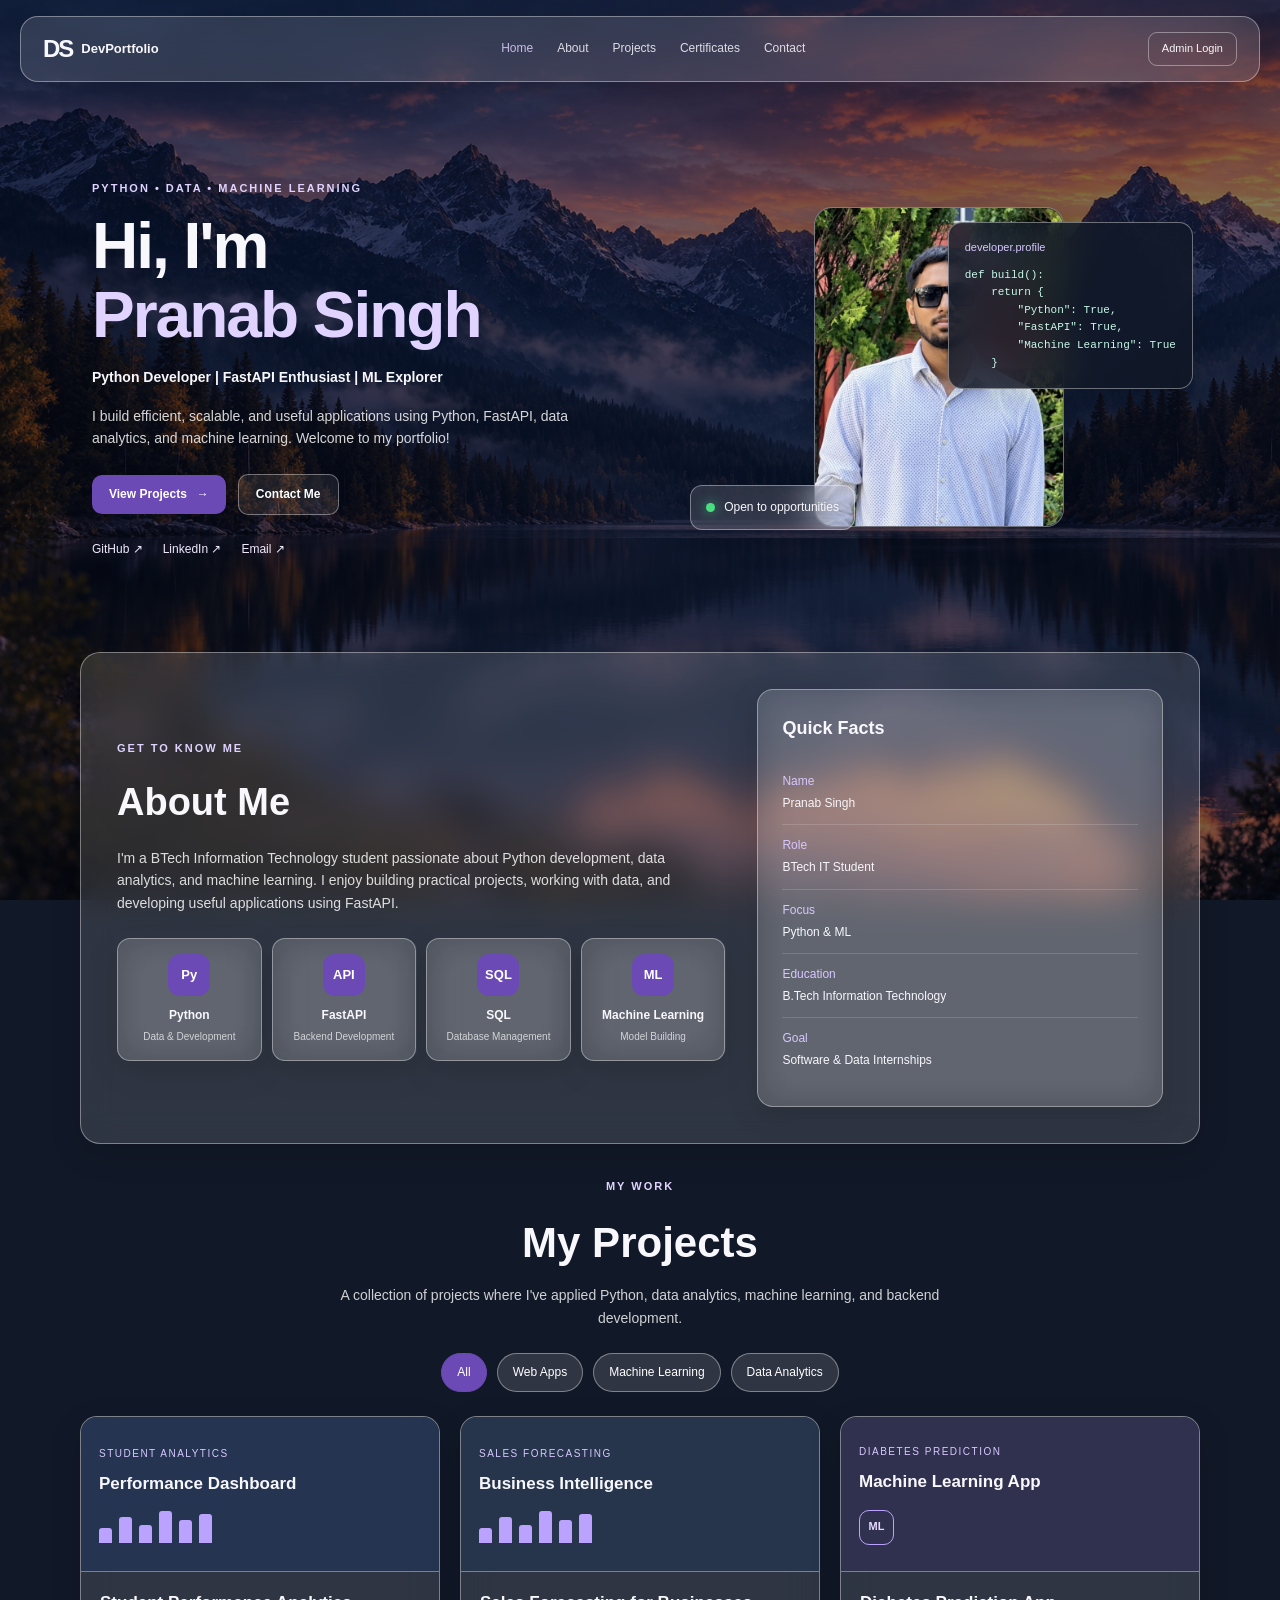
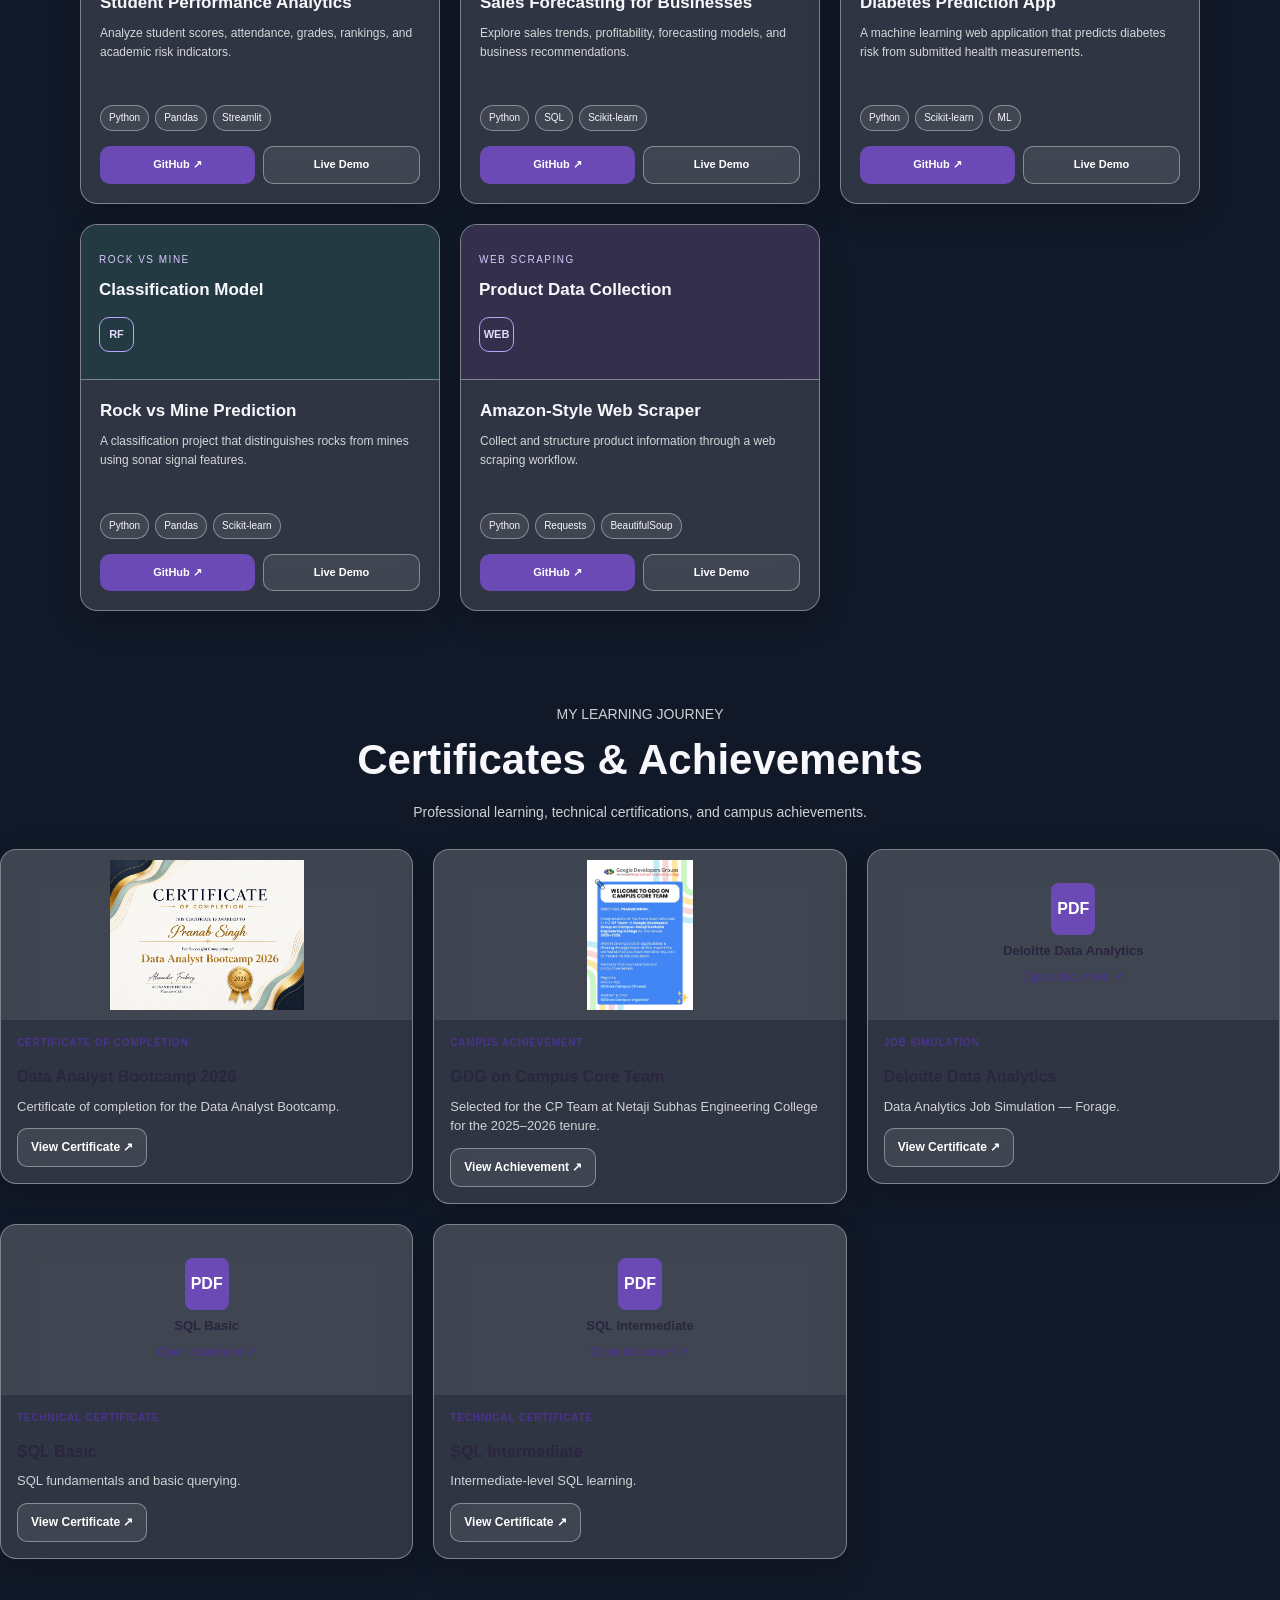
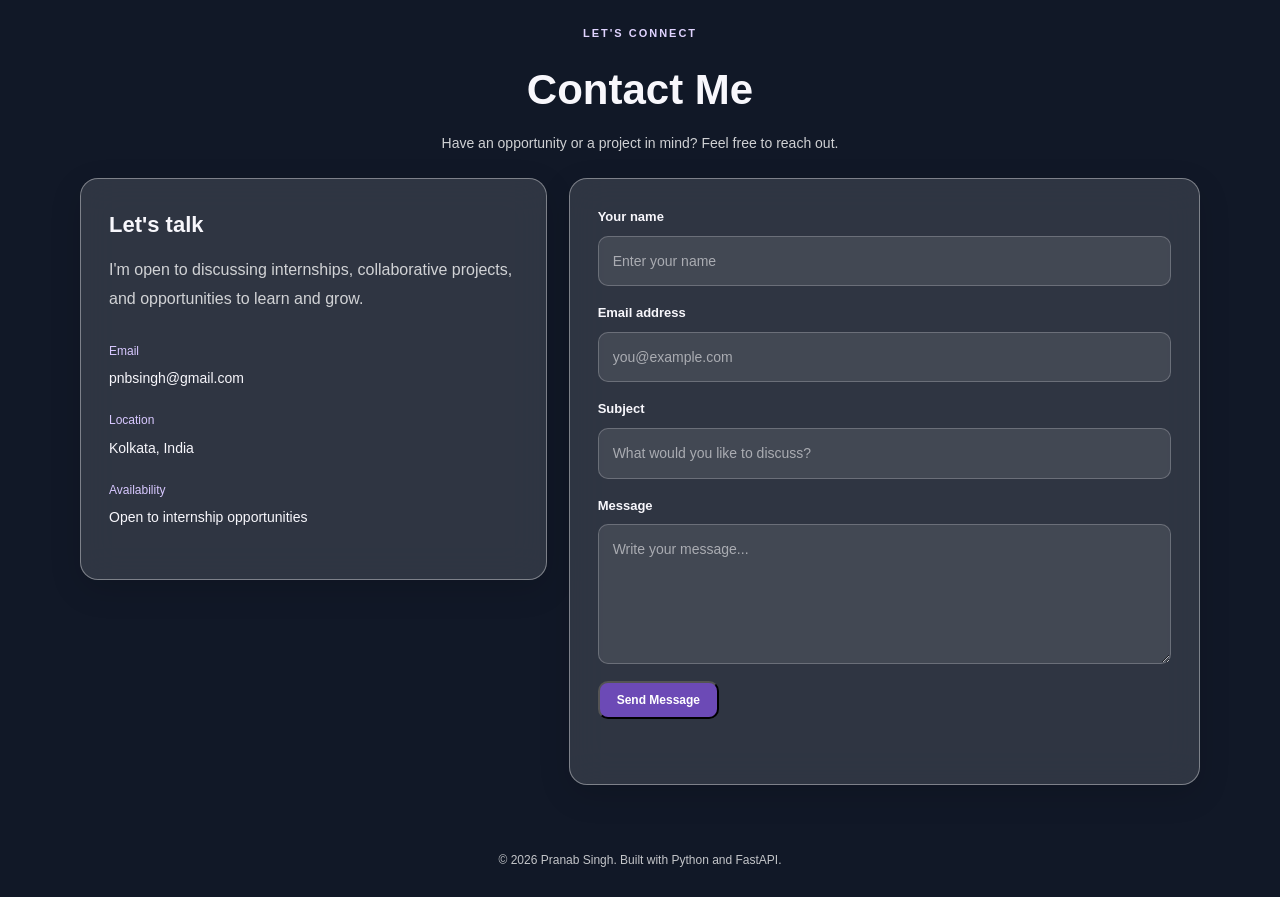
==== commit c58fcc28: "Add profile photo to portfolio" ====
--- a/frontend/index.html
+++ b/frontend/index.html
@@ -88,7 +88,12 @@
 
         <div class="hero-visual">
           <div class="profile-card glass">
-            <div class="profile-placeholder">YOUR PHOTO</div>
+            <img
+              src="assets/images/profile.jpeg"
+              alt="Pranab Singh"
+              class="profile-photo"
+              loading="eager"
+            />
           </div>
 
           <div class="code-card glass">
--- a/frontend/css/style.css
+++ b/frontend/css/style.css
@@ -1185,4 +1185,19 @@
     }
 }
 
-
+/* Profile Photo */
+.profile-photo {
+  display: block;
+  width: 100%;
+  height: 100%;
+  min-height: 280px;
+  object-fit: cover;
+  object-position: center;
+  border-radius: inherit;
+}
+
+.profile-card {
+  overflow: hidden;
+}
+
+
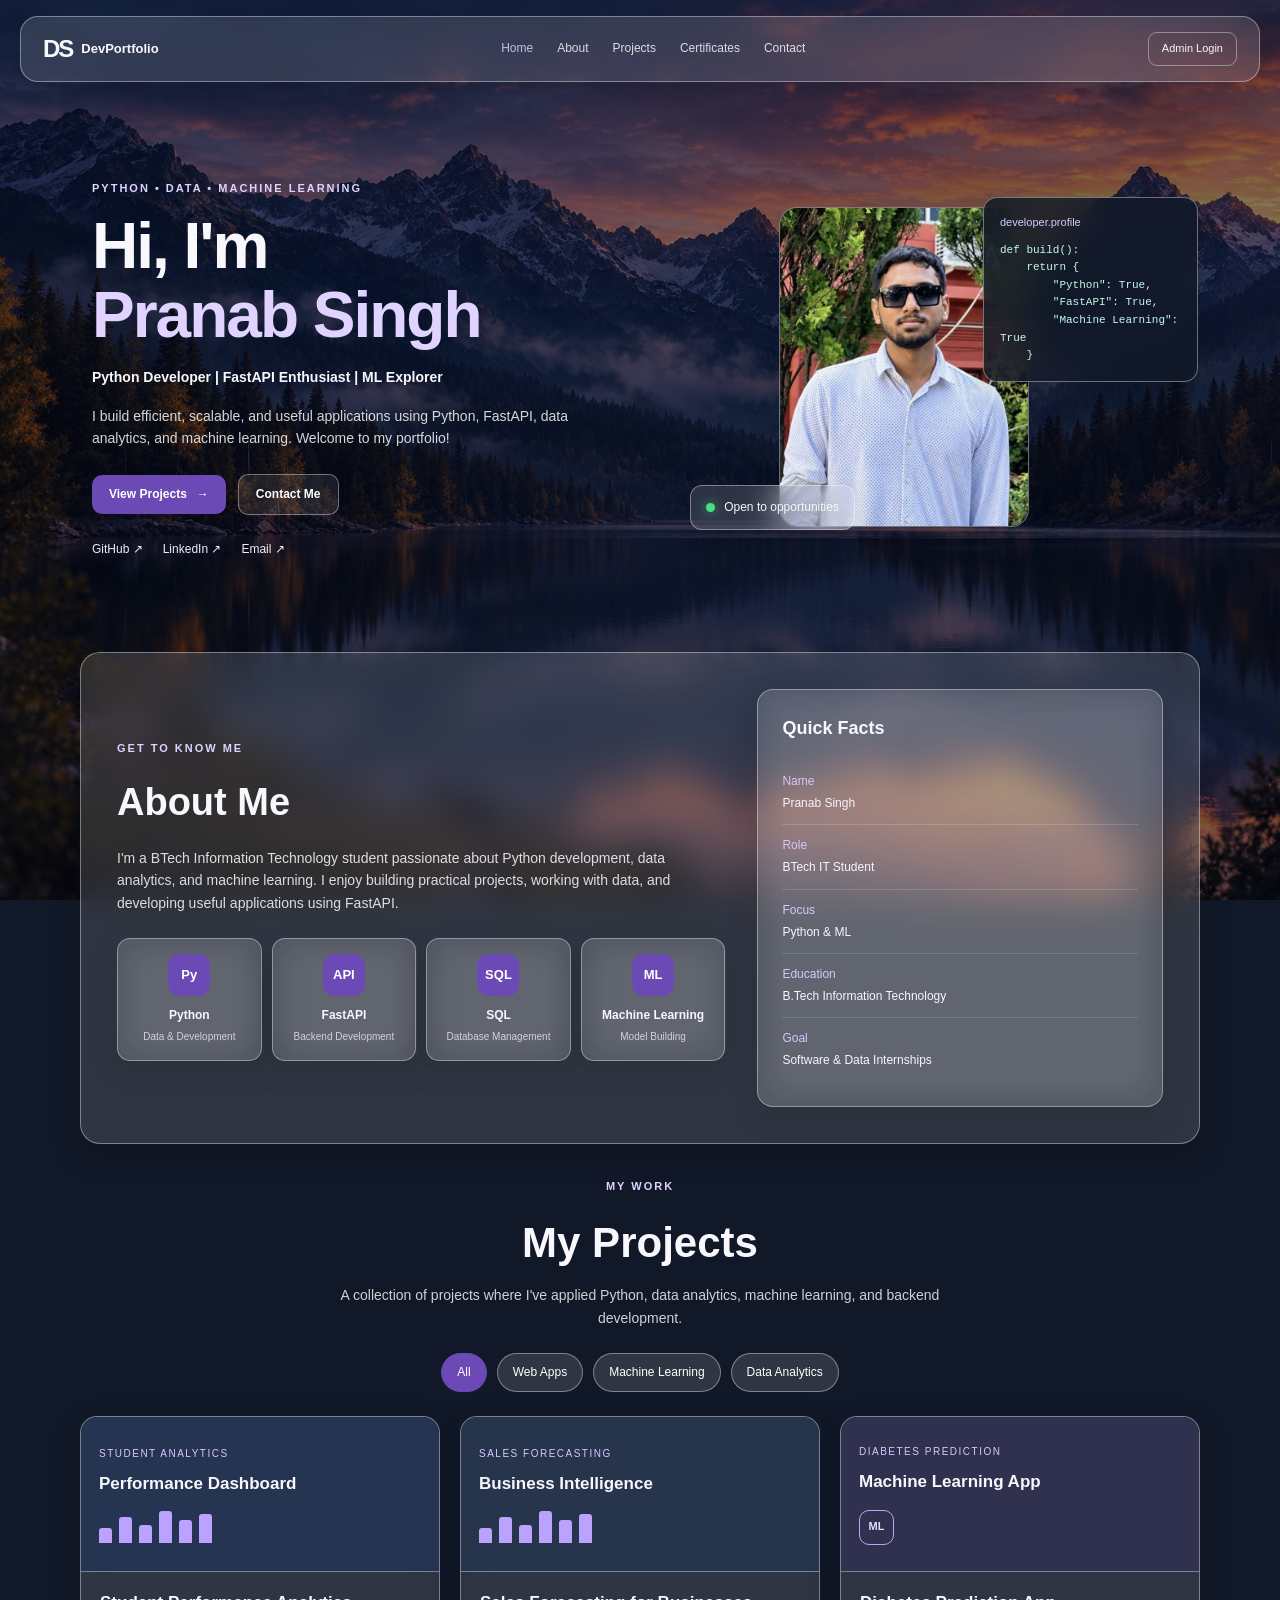
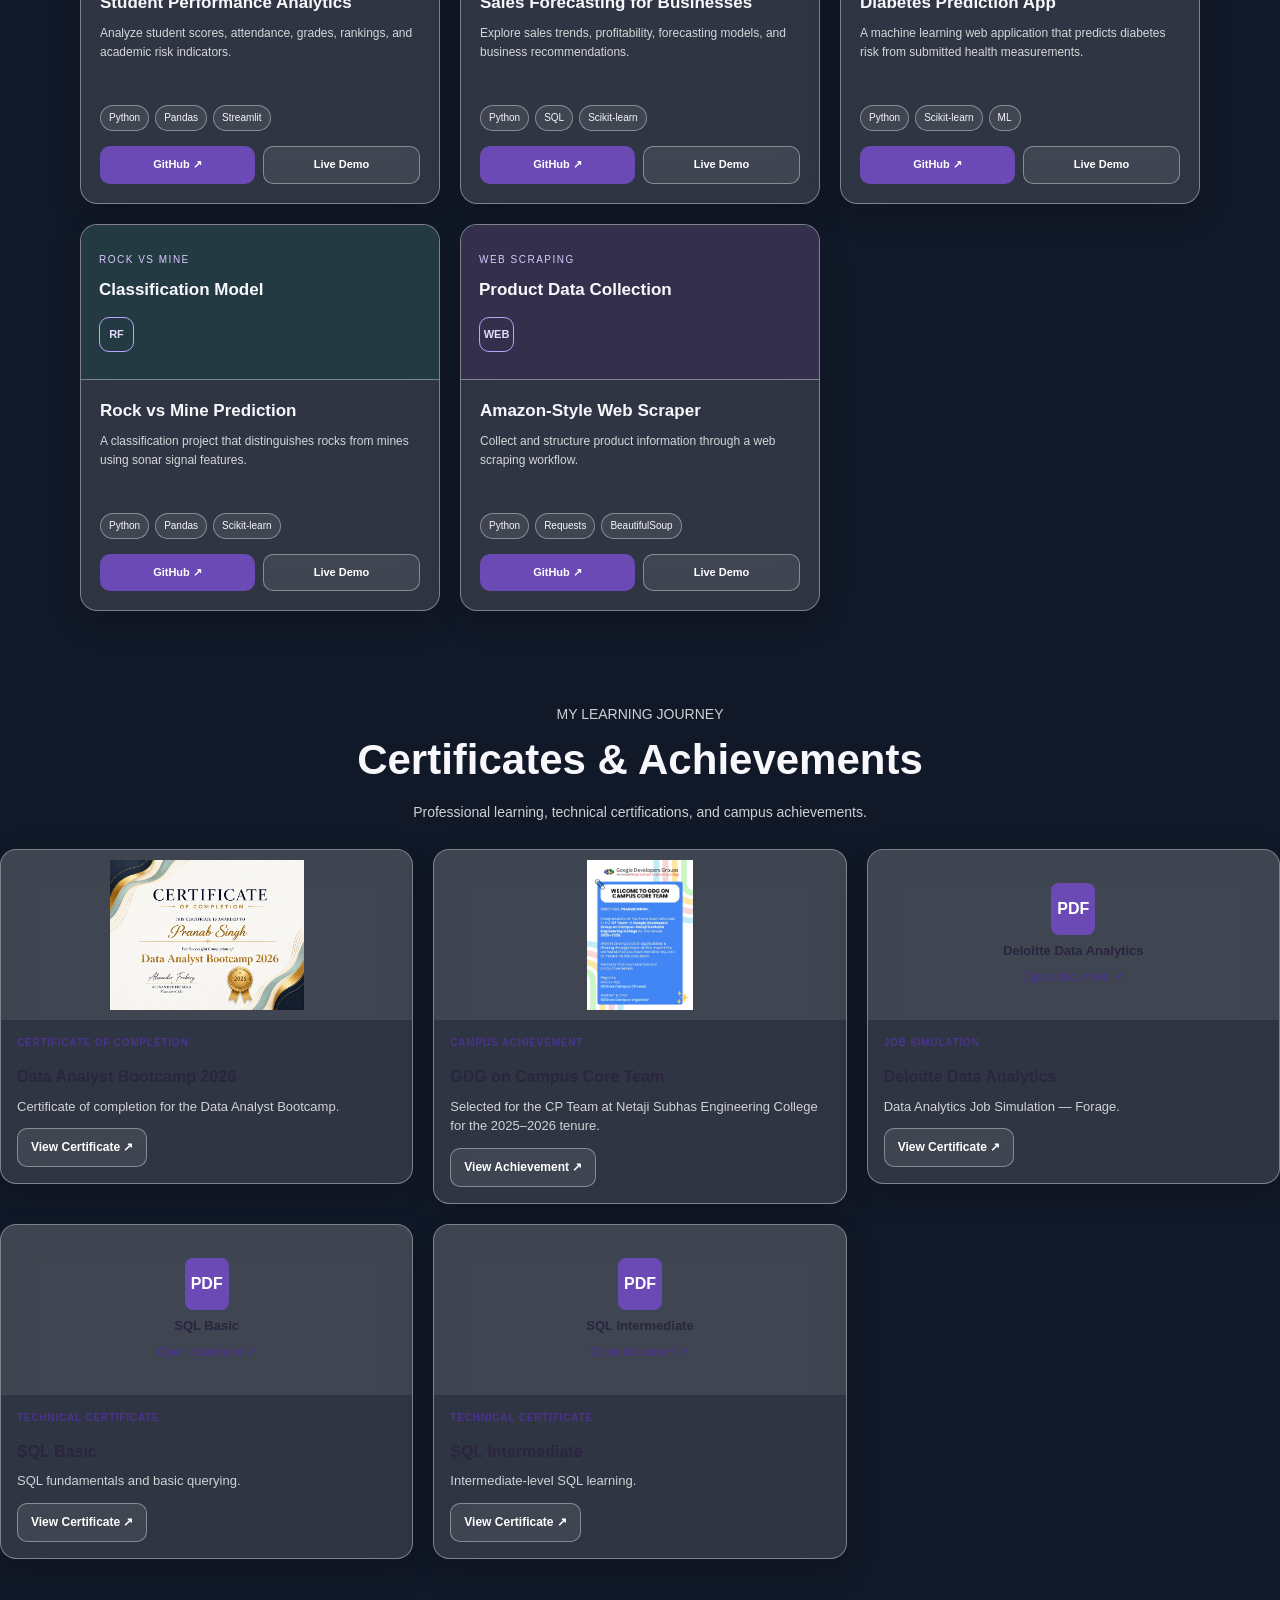
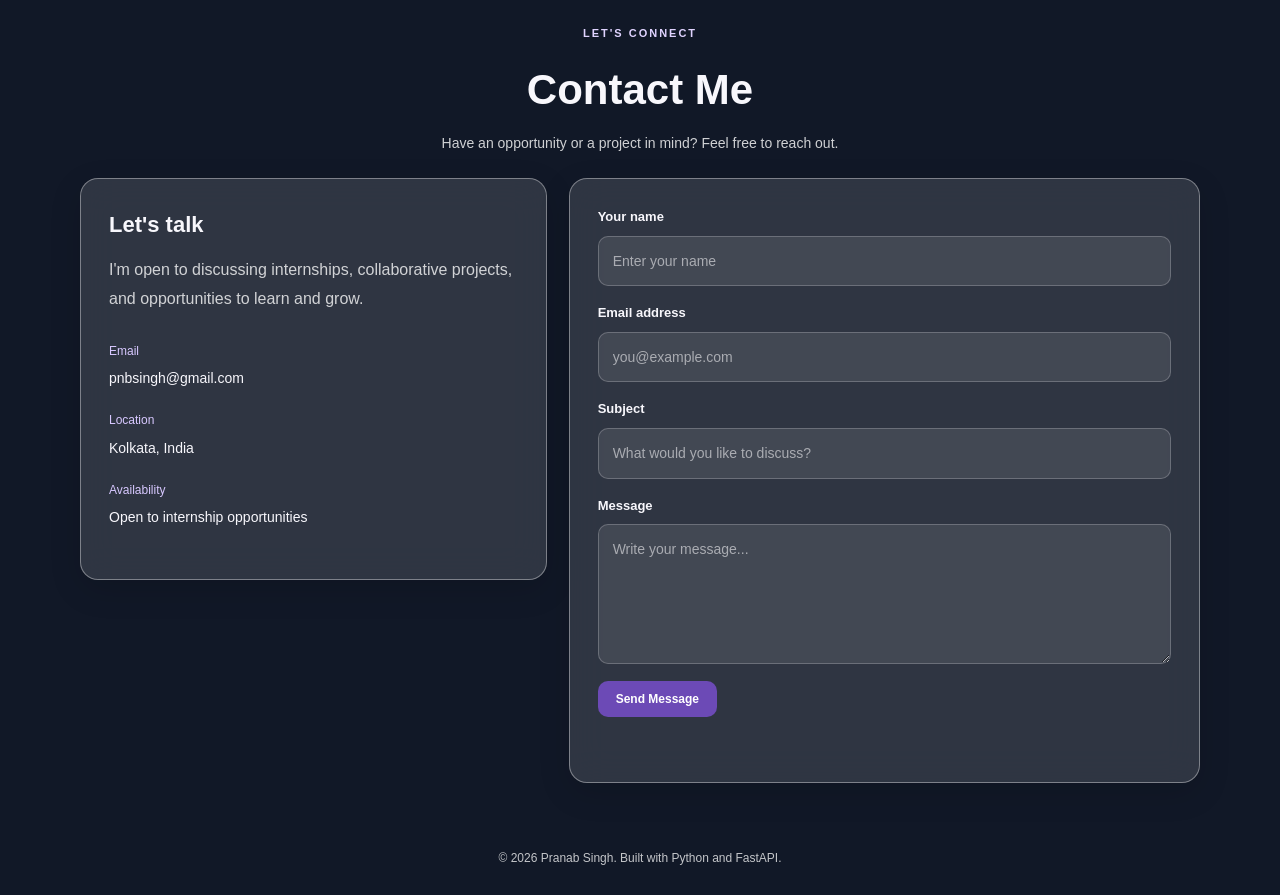
==== commit 8c6e527d: "Fix mobile portfolio layout" ====
--- a/frontend/index.html
+++ b/frontend/index.html
@@ -403,7 +403,7 @@
               <p>Certificate of completion for the Data Analyst Bootcamp.</p>
               <a
                 class="button button-secondary certificate-link"
-                href="assets/certificates/2026%20Data%20Analyst%20Bootcamp.png"
+                href="assets/certificates/2026%20Data%20Analyst%20Bootcamp%20Certification%20for%20Completion.png"
                 target="_blank"
                 rel="noopener noreferrer"
               >
--- a/frontend/css/style.css
+++ b/frontend/css/style.css
@@ -1185,19 +1185,264 @@
     }
 }
 
-/* Profile Photo */
+/* ========================================
+   PROFILE PHOTO — CONSOLIDATED STYLES
+======================================== */
+.profile-card {
+    position: relative;
+    overflow: hidden;
+    padding: 0;
+    min-height: 280px;
+}
+
 .profile-photo {
-  display: block;
-  width: 100%;
-  height: 100%;
-  min-height: 280px;
-  object-fit: cover;
-  object-position: center;
-  border-radius: inherit;
+    display: block;
+    width: 100%;
+    height: 100%;
+    min-height: 280px;
+    object-fit: cover;
+    object-position: center;
+    border-radius: inherit;
+}
+
+/* ========================================
+   HERO PROFILE — REDUCE PHOTO OVERLAP
+======================================== */
+.hero-visual {
+    isolation: isolate;
 }
 
 .profile-card {
-  overflow: hidden;
-}
-
-
+    z-index: 1;
+    transform: translateX(-22px);
+}
+
+.code-card {
+    z-index: 2;
+    top: 18px;
+    right: -8px;
+    max-width: 225px;
+}
+
+/* ========================================
+   CONTACT FORM — FLAT SEND MESSAGE BUTTON
+======================================== */
+.contact-form button {
+    align-self: flex-start;
+    transform: none;
+    box-shadow: none;
+    filter: none;
+}
+
+.contact-form button:hover,
+.contact-form button:focus-visible,
+.contact-form button:active {
+    transform: none;
+    box-shadow: none;
+    filter: none;
+}
+
+.contact-form button:focus-visible {
+    outline: 2px solid #D8C8FF;
+    outline-offset: 3px;
+}
+
+/* Tablet adjustments */
+@media (max-width: 850px) {
+    .profile-card {
+        transform: translateX(-12px);
+    }
+
+    .code-card {
+        right: 0;
+        max-width: 205px;
+        padding: 12px;
+        font-size: 10px;
+    }
+}
+
+/* Mobile adjustments */
+@media (max-width: 650px) {
+    .profile-card {
+        transform: translateX(-8px);
+    }
+
+    .code-card {
+        top: 12px;
+        right: 0;
+        max-width: 190px;
+        padding: 10px;
+        font-size: 9px;
+    }
+}
+
+
+
+/* Hero profile layout adjustment */
+.hero-visual {
+    position: relative;
+    isolation: isolate;
+}
+
+.profile-card {
+    transform: translateX(-35px);
+    z-index: 1;
+}
+
+.code-card {
+    top: 5px;
+    right: -10px;
+    z-index: 2;
+    width: 215px;
+}
+
+/* Tablet */
+@media (max-width: 850px) {
+    .profile-card {
+        transform: translateX(-20px);
+    }
+
+    .code-card {
+        right: 0;
+        width: 195px;
+    }
+}
+
+/* Mobile */
+@media (max-width: 650px) {
+    .hero-visual {
+        min-height: 370px;
+    }
+
+    .profile-card {
+        transform: translateX(-12px);
+    }
+
+    .code-card {
+        top: 8px;
+        right: 0;
+        width: 180px;
+        font-size: 9px;
+    }
+}
+
+
+/* Flat contact form button */
+.contact-form button {
+    appearance: none;
+    -webkit-appearance: none;
+    align-self: flex-start;
+    border: 1px solid transparent;
+    border-radius: 10px;
+    box-shadow: none;
+    outline: none;
+    transform: none;
+    filter: none;
+    transition: background-color 0.2s ease;
+}
+
+.contact-form button:hover,
+.contact-form button:focus,
+.contact-form button:active {
+    box-shadow: none;
+    transform: none;
+    filter: none;
+}
+
+.contact-form button:focus-visible {
+    outline: 2px solid #D8C8FF;
+    outline-offset: 3px;
+}
+
+
+/* Keep availability badge in front of the profile photo */
+.hero-visual {
+    position: relative;
+    isolation: isolate;
+}
+
+.availability {
+    position: absolute;
+    z-index: 5;
+    bottom: 12px;
+    left: 0;
+}
+
+/* Keep photo and code card below the availability badge */
+.profile-card {
+    z-index: 1;
+}
+
+.code-card {
+    z-index: 2;
+}
+
+
+/* FINAL MOBILE HERO LAYOUT */
+@media (max-width: 650px) {
+    .hero-visual {
+        display: flex;
+        flex-direction: column;
+        align-items: center;
+        justify-content: flex-start;
+        gap: 16px;
+        width: 100%;
+        min-height: auto;
+        padding: 0 8px 58px;
+        overflow: visible;
+        isolation: isolate;
+    }
+
+    .profile-card {
+        position: relative;
+        width: min(280px, 82vw);
+        height: 340px;
+        min-height: 0;
+        flex-shrink: 0;
+        transform: none;
+        z-index: 1;
+    }
+
+    .profile-photo {
+        display: block;
+        width: 100%;
+        height: 100%;
+        min-height: 0;
+        object-fit: cover;
+        object-position: center top;
+    }
+
+    /* Put the code card BELOW the photo */
+    .code-card {
+        position: relative;
+        top: auto;
+        right: auto;
+        width: min(280px, 82vw);
+        max-width: none;
+        box-sizing: border-box;
+        padding: 14px;
+        font-size: 11px;
+        z-index: 2;
+    }
+
+    .code-card pre {
+        white-space: pre-wrap;
+        overflow-wrap: anywhere;
+        font-size: 10px;
+    }
+
+    /* Keep the badge in front of the lower photo area */
+    .availability {
+        position: absolute;
+        left: 50%;
+        bottom: 0;
+        transform: translateX(-50%);
+        z-index: 5;
+        width: max-content;
+        max-width: calc(100% - 16px);
+        box-sizing: border-box;
+        padding: 10px 13px;
+        font-size: 11px;
+        white-space: nowrap;
+    }
+}
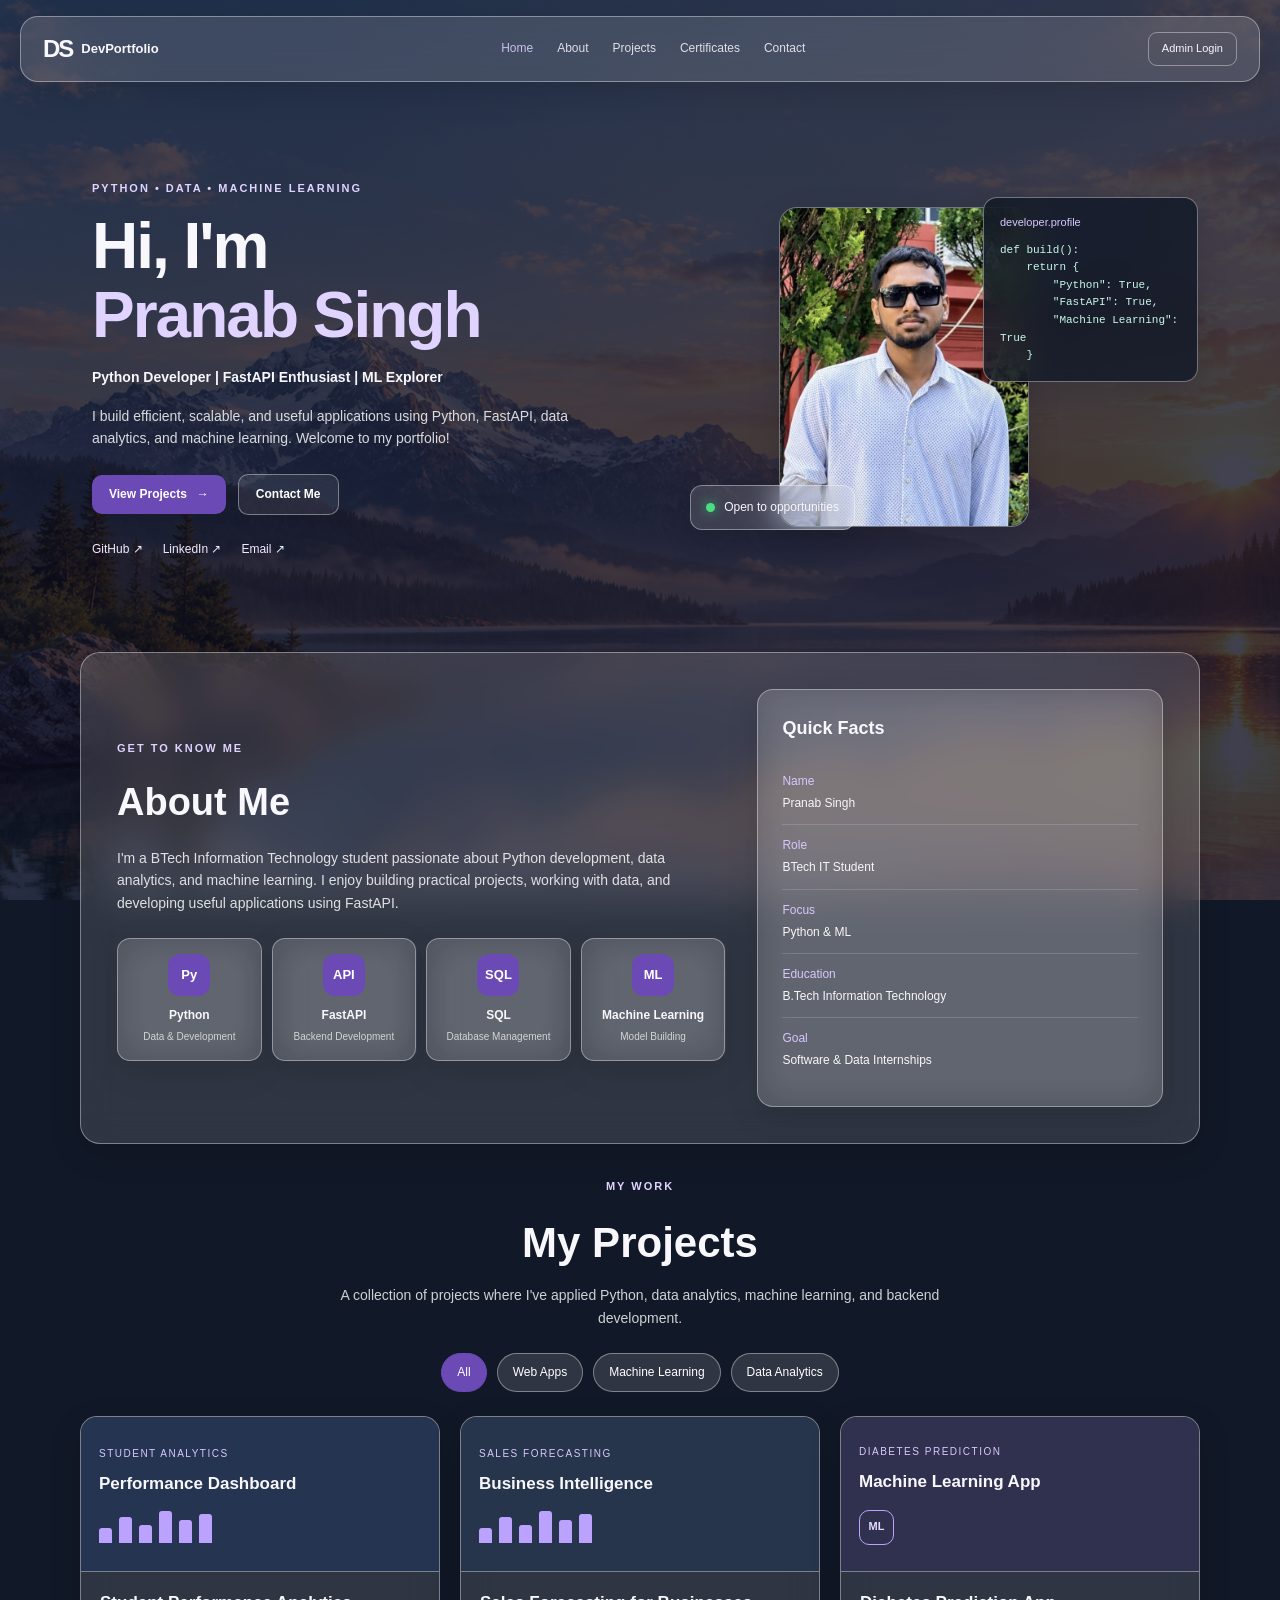
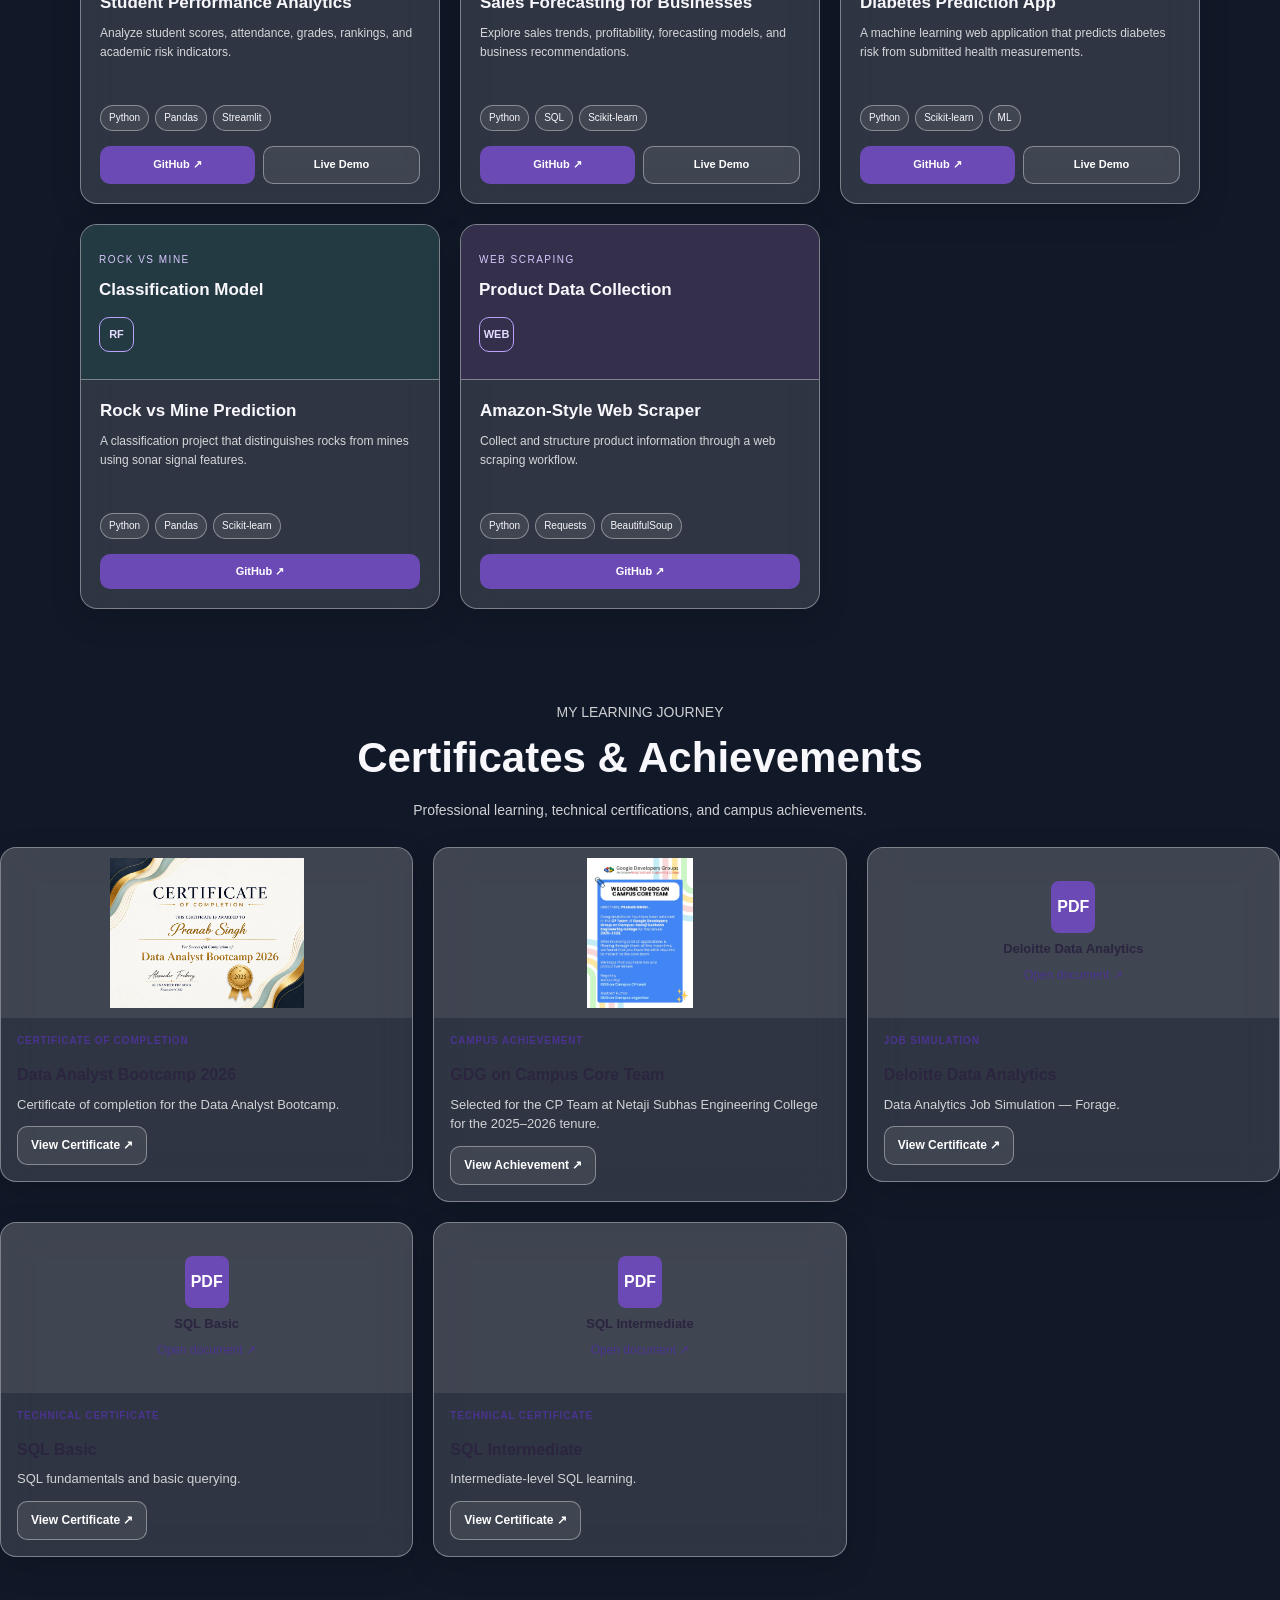
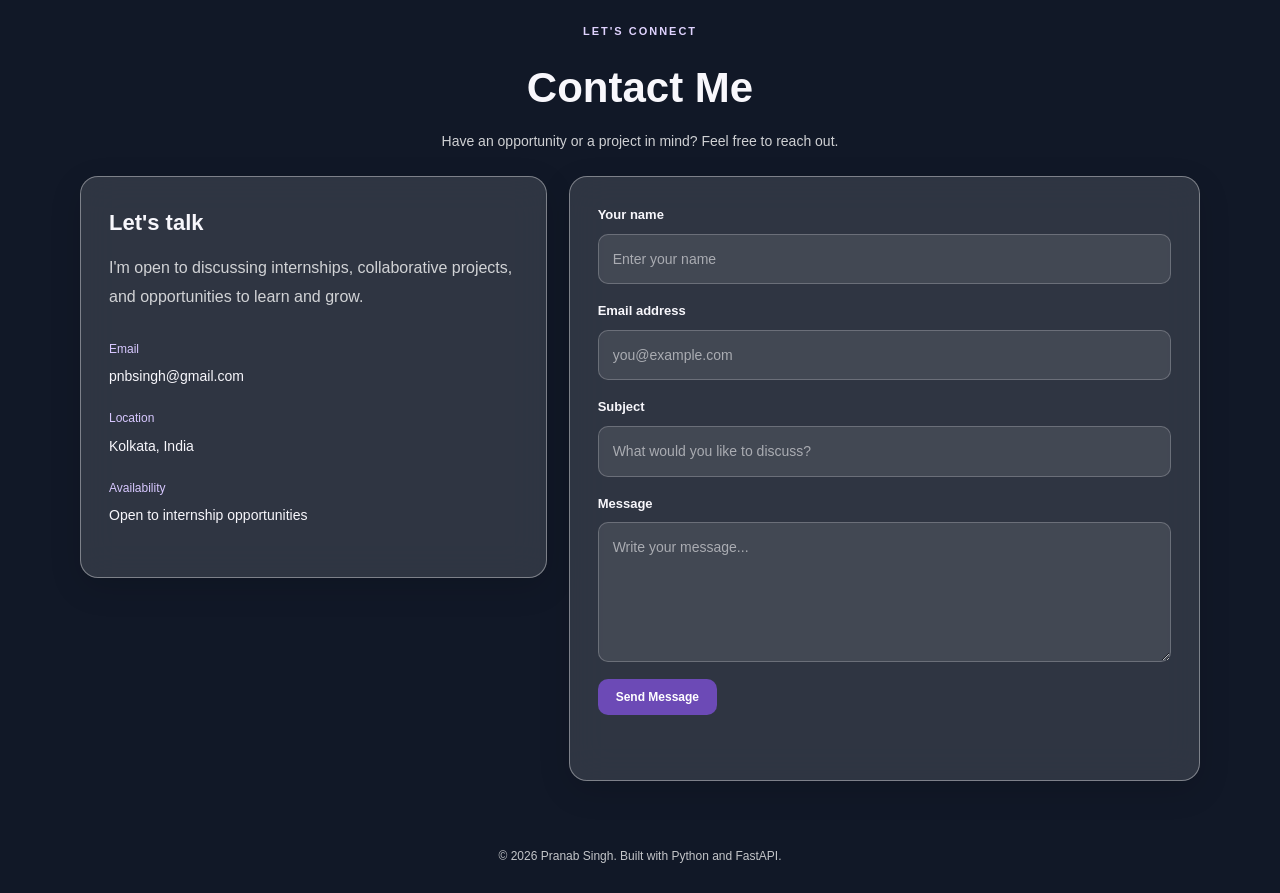
==== commit c952fa84: "Update portfolio scenic background" ====
--- a/frontend/index.html
+++ b/frontend/index.html
@@ -227,7 +227,7 @@
                 >
                   GitHub ↗
                 </a>
-                <a href="#" class="button button-secondary demo-link">
+                <a href="https://student-performance-analytics-fxa9bpq29evbkvfmnvq5ws.streamlit.app/" class="button button-secondary demo-link">
                   Live Demo
                 </a>
               </div>
@@ -261,7 +261,7 @@
                 >
                   GitHub ↗
                 </a>
-                <a href="#" class="button button-secondary demo-link">
+                <a href="https://sales-forecasting-for-businesses-xwvfj9o7bje8zzgdqm75n4.streamlit.app/" class="button button-secondary demo-link">
                   Live Demo
                 </a>
               </div>
@@ -328,9 +328,6 @@
                 >
                   GitHub ↗
                 </a>
-                <a href="#" class="button button-secondary demo-link">
-                  Live Demo
-                </a>
               </div>
             </div>
           </article>
@@ -359,9 +356,6 @@
                   class="button button-primary"
                 >
                   GitHub ↗
-                </a>
-                <a href="#" class="button button-secondary demo-link">
-                  Live Demo
                 </a>
               </div>
             </div>
--- a/frontend/css/style.css
+++ b/frontend/css/style.css
@@ -21,14 +21,26 @@
     scroll-padding-top: 100px;
 }
 
+
 body {
     min-height: 100vh;
+
     color: var(--text-light);
+
     background-color: var(--page-bg);
-    background-image: url("../assets/images/scenic-bg.png");
+
+    background-image:
+        linear-gradient(
+            rgba(20, 16, 45, 0.48),
+            rgba(20, 16, 45, 0.58)
+        ),
+        url("../assets/images/image.png");
+
     background-size: cover;
     background-position: center;
+    background-repeat: no-repeat;
     background-attachment: fixed;
+
     font-family: Inter, "Segoe UI", Arial, sans-serif;
     line-height: 1.6;
     position: relative;
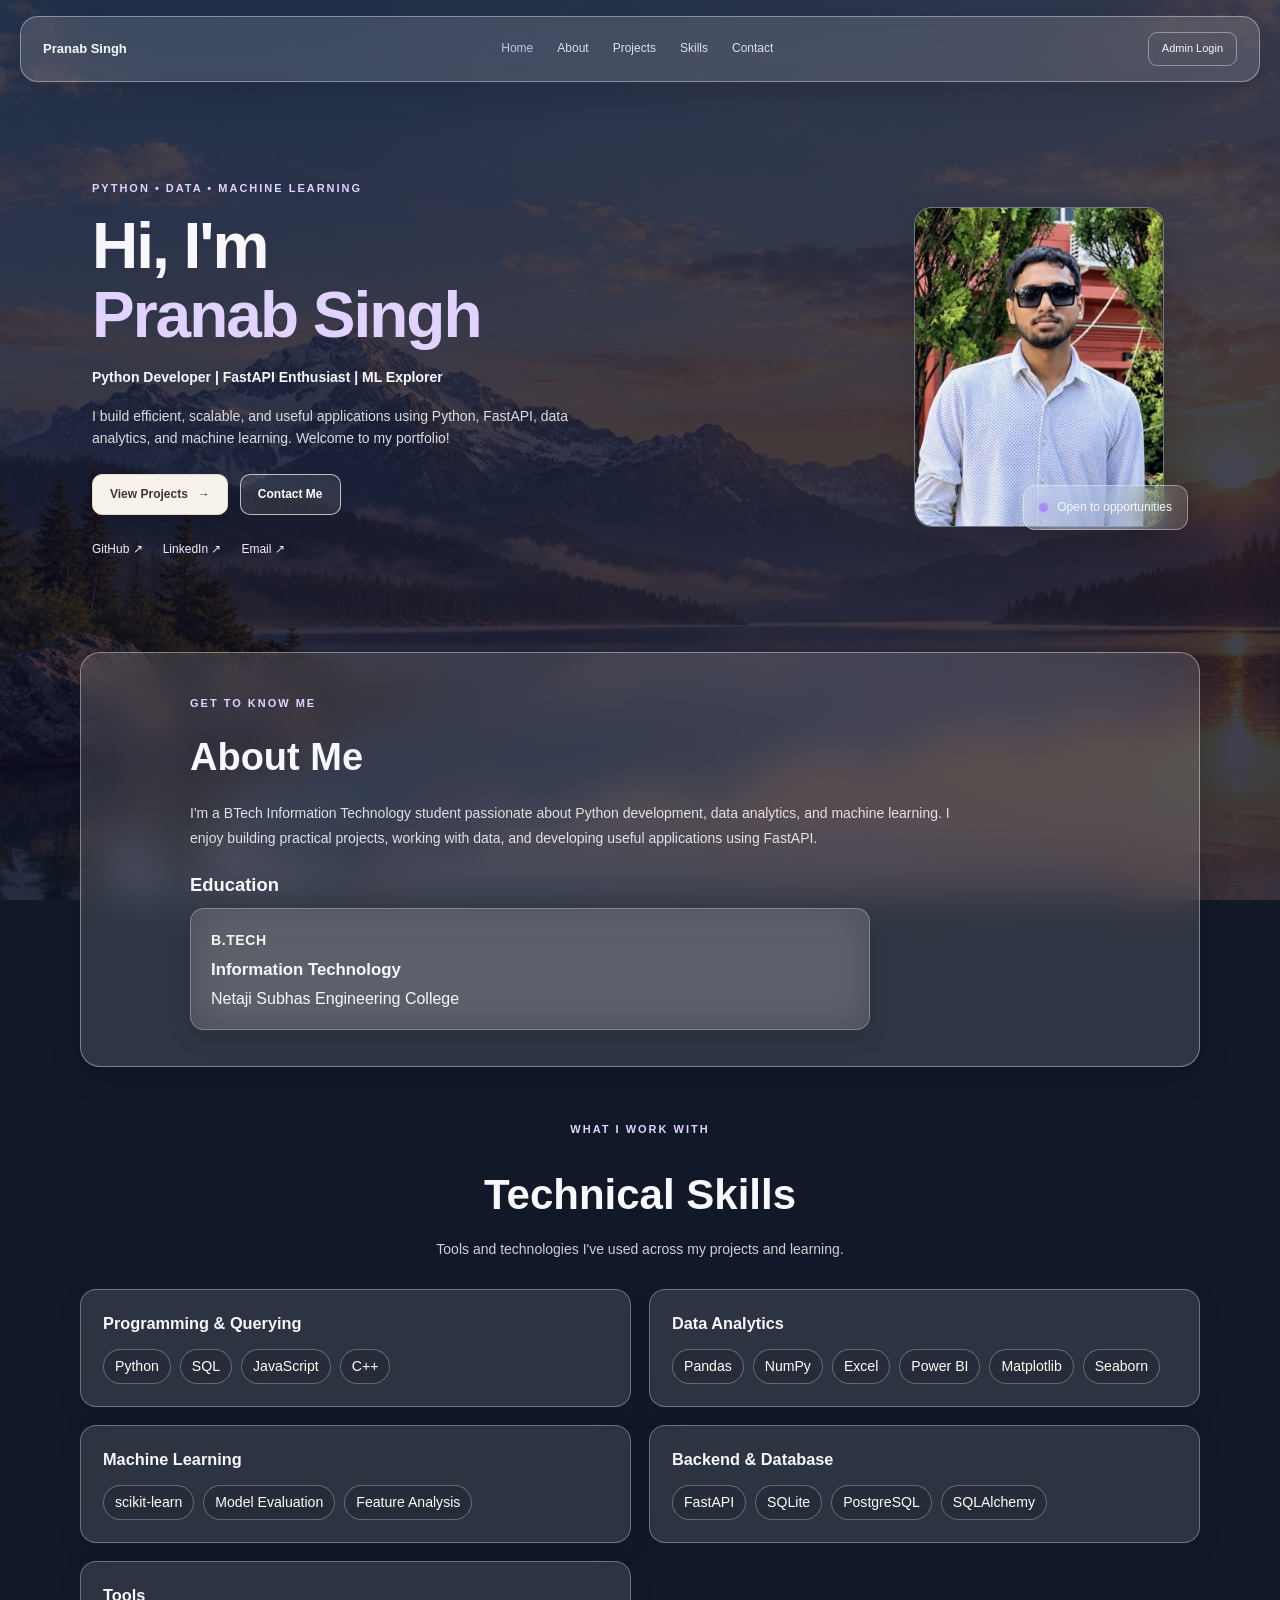
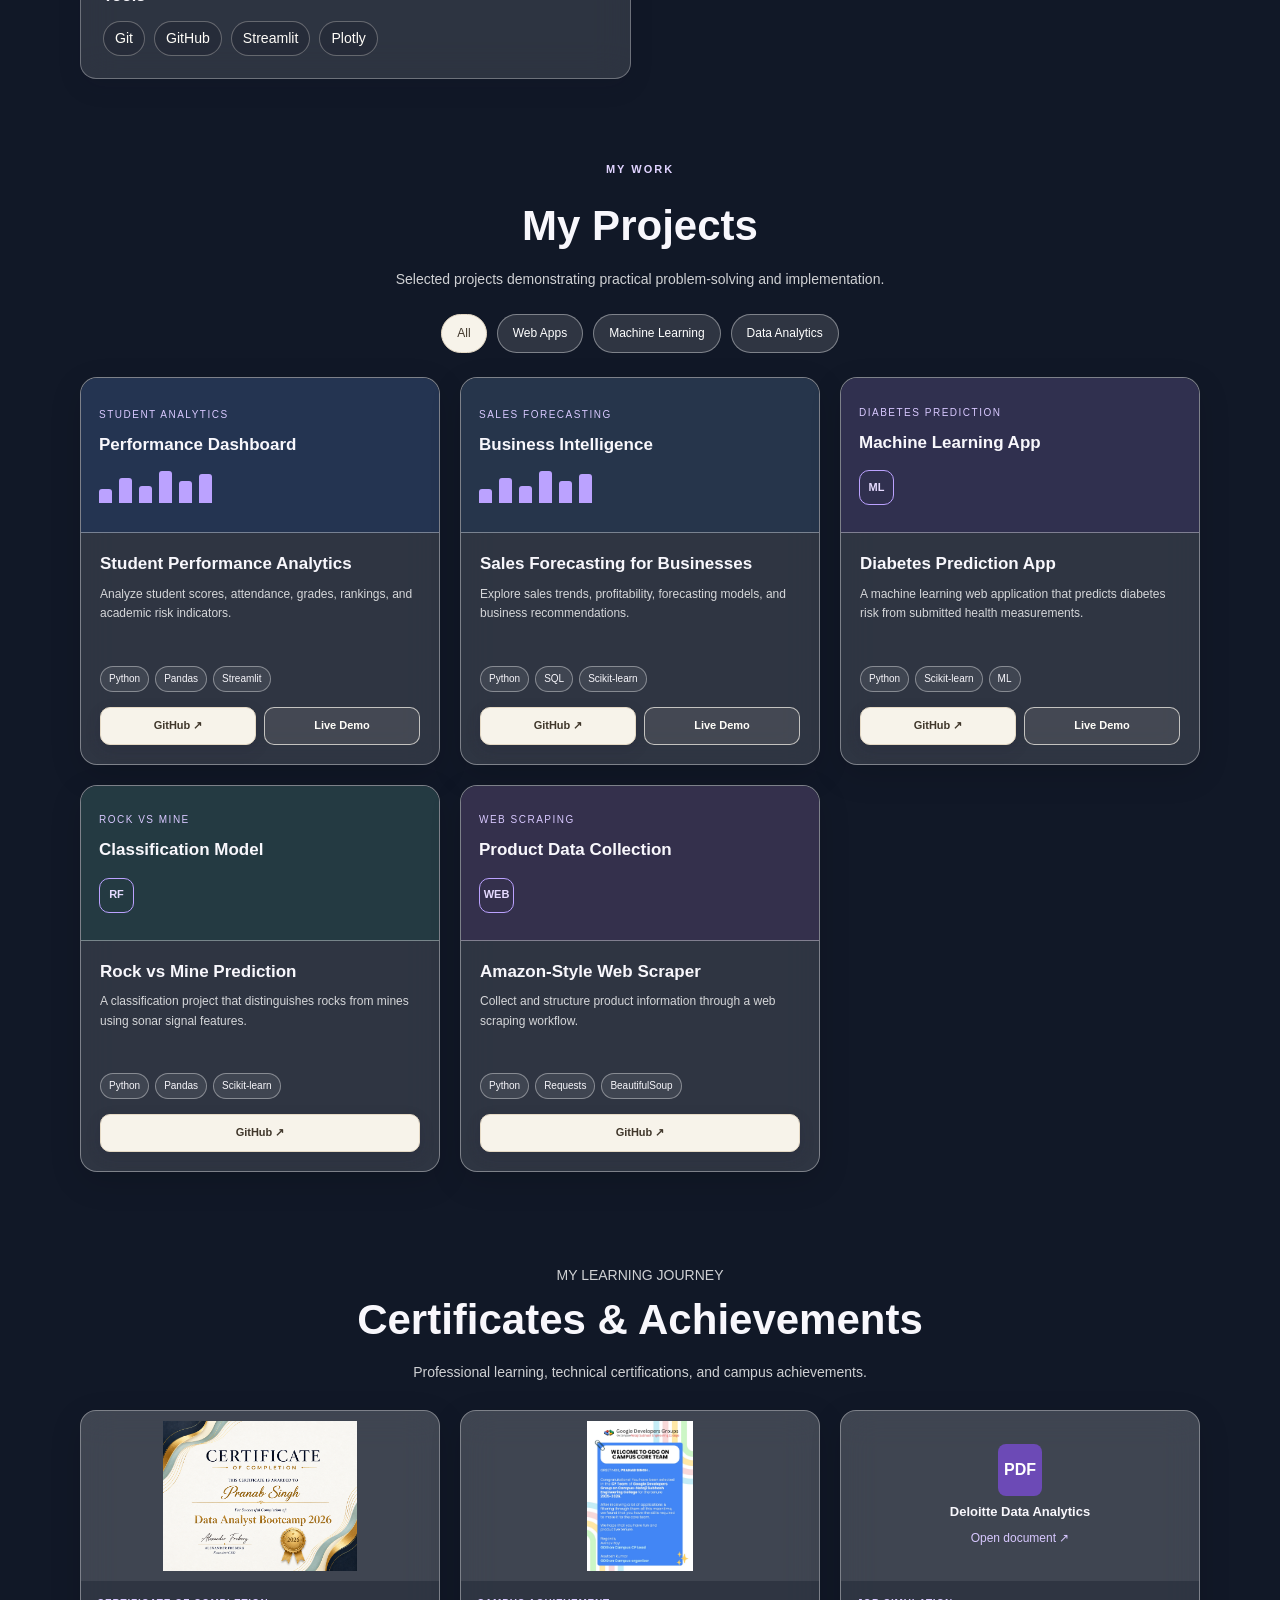
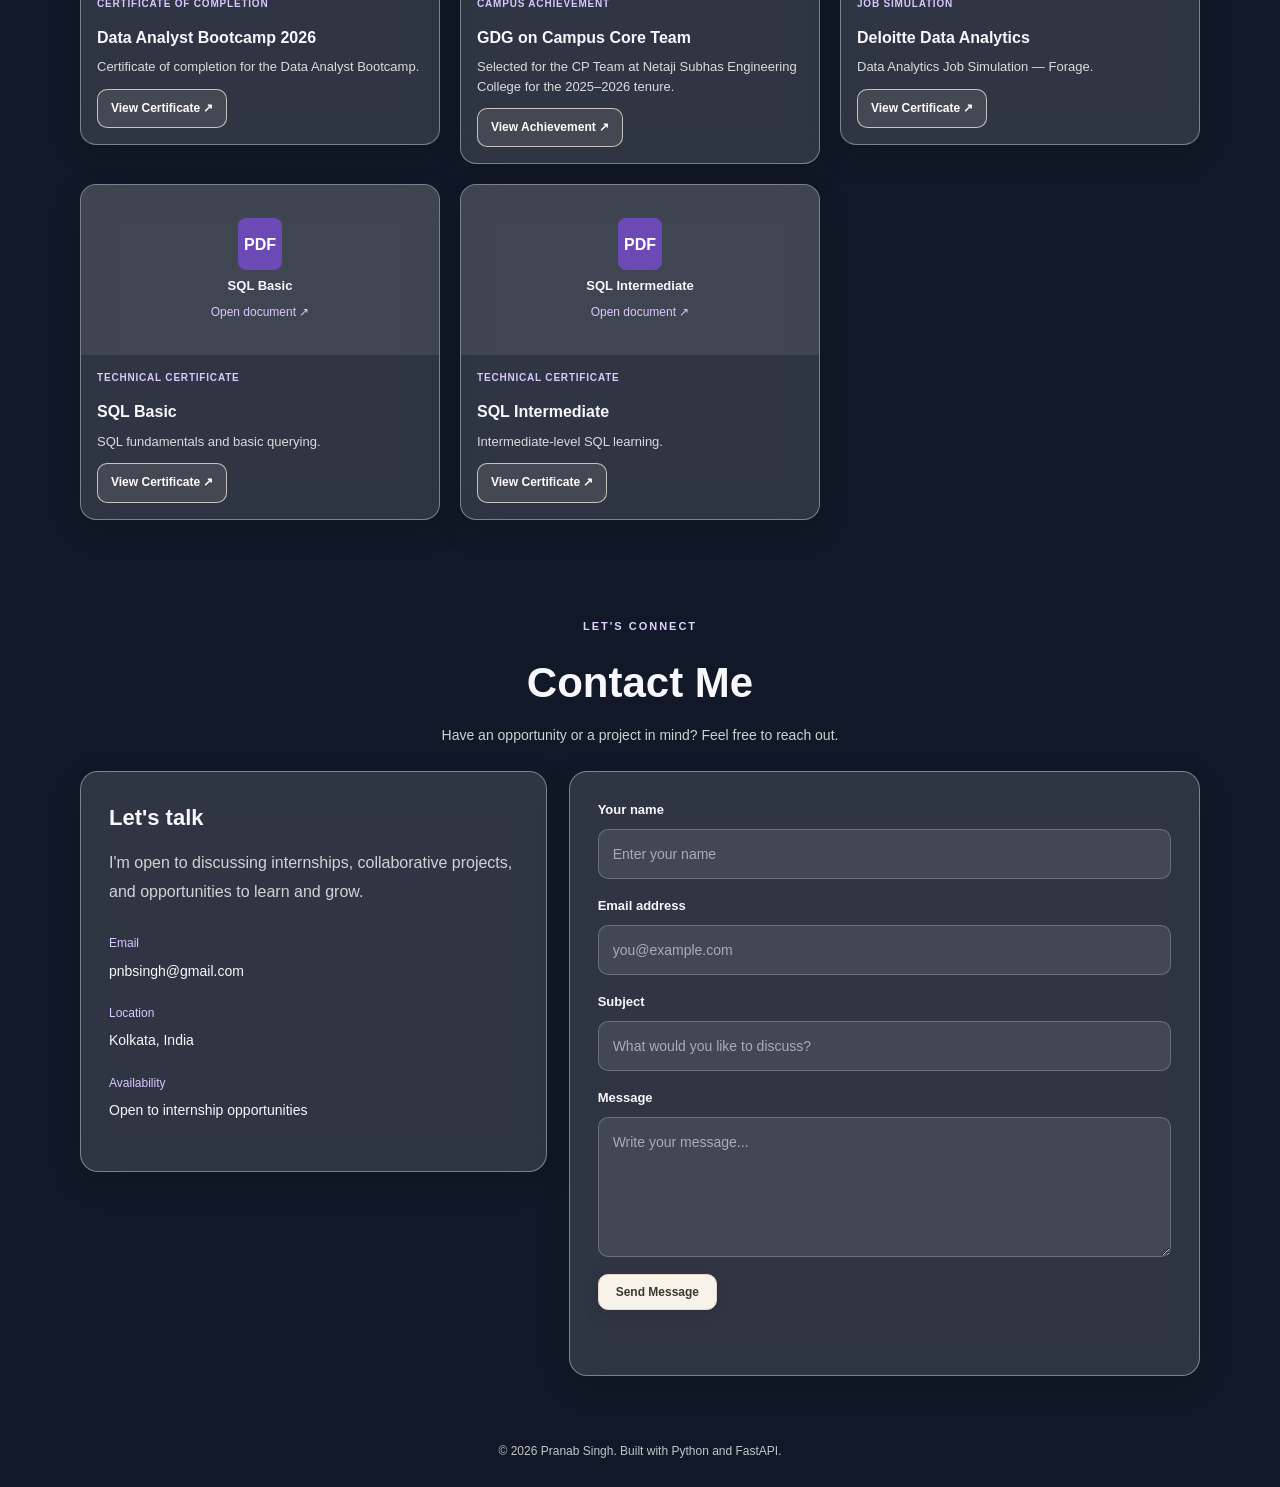
==== commit 41918284: "Update portfolio design and functionality" ====
--- a/frontend/index.html
+++ b/frontend/index.html
@@ -21,8 +21,7 @@
 
     <header class="navbar glass">
       <a href="#home" class="brand">
-        <span class="brand-mark">DS</span>
-        <span>DevPortfolio</span>
+        <span class="brand-text">Pranab Singh</span>
       </a>
 
       <button
@@ -38,7 +37,7 @@
         <a href="#home" class="active">Home</a>
         <a href="#about">About</a>
         <a href="#projects">Projects</a>
-        <a href="#certificates">Certificates</a>
+        <a href="#skills">Skills</a>
         <a href="#contact">Contact</a>
       </nav>
 
@@ -95,18 +94,7 @@
               loading="eager"
             />
           </div>
-
-          <div class="code-card glass">
-            <span class="code-label">developer.profile</span>
-            <pre><code>def build():
-    return {
-        "Python": True,
-        "FastAPI": True,
-        "Machine Learning": True
-    }</code></pre>
-          </div>
-
-          <div class="availability glass">
+<div class="availability glass">
             <span class="status-dot"></span>
             Open to opportunities
           </div>
@@ -117,69 +105,31 @@
         <div class="about-content">
           <span class="eyebrow">GET TO KNOW ME</span>
           <h2>About Me</h2>
-
-          <p>
-            I'm a BTech Information Technology student passionate about Python
-            development, data analytics, and machine learning. I enjoy building
-            practical projects, working with data, and developing useful
-            applications using FastAPI.
-          </p>
-
-          <div class="skills-grid">
-            <article class="skill-card glass">
-              <span class="skill-icon">Py</span>
-              <h3>Python</h3>
-              <p>Data & Development</p>
-            </article>
-
-            <article class="skill-card glass">
-              <span class="skill-icon">API</span>
-              <h3>FastAPI</h3>
-              <p>Backend Development</p>
-            </article>
-
-            <article class="skill-card glass">
-              <span class="skill-icon">SQL</span>
-              <h3>SQL</h3>
-              <p>Database Management</p>
-            </article>
-
-            <article class="skill-card glass">
-              <span class="skill-icon">ML</span>
-              <h3>Machine Learning</h3>
-              <p>Model Building</p>
+          <p>I'm a BTech Information Technology student passionate about Python development, data analytics, and machine learning. I enjoy building practical projects, working with data, and developing useful applications using FastAPI.</p>
+          <div class="education-block">
+            <h3>Education</h3>
+            <article class="education-card glass">
+              <span class="education-label">B.Tech</span>
+              <h4>Information Technology</h4>
+              <p>Netaji Subhas Engineering College</p>
             </article>
           </div>
         </div>
-
-        <aside class="quick-facts glass">
-          <h3>Quick Facts</h3>
-
-          <div class="fact-row">
-            <span>Name</span>
-            <span>Pranab Singh</span>
-          </div>
-
-          <div class="fact-row">
-            <span>Role</span>
-            <span>BTech IT Student</span>
-          </div>
-
-          <div class="fact-row">
-            <span>Focus</span>
-            <span>Python & ML</span>
-          </div>
-
-          <div class="fact-row">
-            <span>Education</span>
-            <span>B.Tech Information Technology</span>
-          </div>
-
-          <div class="fact-row">
-            <span>Goal</span>
-            <span>Software & Data Internships</span>
-          </div>
-        </aside>
+      </section>
+
+      <section class="skills-section section-shell" id="skills">
+        <div class="section-heading">
+          <span class="eyebrow">WHAT I WORK WITH</span>
+          <h2>Technical Skills</h2>
+          <p>Tools and technologies I've used across my projects and learning.</p>
+        </div>
+        <div class="skills-category-grid">
+          <article class="skills-category glass"><h3>Programming & Querying</h3><div class="skill-tags"><span>Python</span><span>SQL</span><span>JavaScript</span><span>C++</span></div></article>
+          <article class="skills-category glass"><h3>Data Analytics</h3><div class="skill-tags"><span>Pandas</span><span>NumPy</span><span>Excel</span><span>Power BI</span><span>Matplotlib</span><span>Seaborn</span></div></article>
+          <article class="skills-category glass"><h3>Machine Learning</h3><div class="skill-tags"><span>scikit-learn</span><span>Model Evaluation</span><span>Feature Analysis</span></div></article>
+          <article class="skills-category glass"><h3>Backend & Database</h3><div class="skill-tags"><span>FastAPI</span><span>SQLite</span><span>PostgreSQL</span><span>SQLAlchemy</span></div></article>
+          <article class="skills-category glass"><h3>Tools</h3><div class="skill-tags"><span>Git</span><span>GitHub</span><span>Streamlit</span><span>Plotly</span></div></article>
+        </div>
       </section>
 
       <section class="projects-section" id="projects">
@@ -187,8 +137,7 @@
           <span class="eyebrow">MY WORK</span>
           <h2>My Projects</h2>
           <p>
-            A collection of projects where I've applied Python, data analytics,
-            machine learning, and backend development.
+            Selected projects demonstrating practical problem-solving and implementation.
           </p>
         </div>
 
@@ -364,7 +313,7 @@
       </section>
 
       <!-- Certificates Section -->
-      <section id="certificates" class="section">
+      <section id="certificates" class="certificates-section section">
         <div class="section-heading">
           <p class="section-subtitle">MY LEARNING JOURNEY</p>
           <h2>Certificates & Achievements</h2>
--- a/frontend/css/style.css
+++ b/frontend/css/style.css
@@ -1,941 +1,944 @@
-
 :root {
-    --page-bg: #111827;
-    --text: #2B2540;
-    --text-light: #F8F7FC;
-    --accent: #4B3390;
-    --primary: #6C4AB6;
-    --border: rgba(255, 255, 255, 0.38);
-    --glass: rgba(255, 255, 255, 0.13);
-    --glass-strong: rgba(20, 24, 39, 0.62);
+  --page-bg: #111827;
+  --text: #2b2540;
+  --text-light: #f8f7fc;
+  --accent: #4b3390;
+  --primary: #6c4ab6;
+  --border: rgba(255, 255, 255, 0.38);
+  --glass: rgba(255, 255, 255, 0.13);
+  --glass-strong: rgba(20, 24, 39, 0.62);
 }
 
 * {
-    margin: 0;
-    padding: 0;
-    box-sizing: border-box;
+  margin: 0;
+  padding: 0;
+  box-sizing: border-box;
 }
 
 html {
-    scroll-behavior: smooth;
-    scroll-padding-top: 100px;
-}
-
+  scroll-behavior: smooth;
+  scroll-padding-top: 100px;
+}
 
 body {
-    min-height: 100vh;
-
-    color: var(--text-light);
-
-    background-color: var(--page-bg);
-
-    background-image:
-        linear-gradient(
-            rgba(20, 16, 45, 0.48),
-            rgba(20, 16, 45, 0.58)
-        ),
-        url("../assets/images/image.png");
-
-    background-size: cover;
-    background-position: center;
-    background-repeat: no-repeat;
-    background-attachment: fixed;
-
-    font-family: Inter, "Segoe UI", Arial, sans-serif;
-    line-height: 1.6;
-    position: relative;
+  min-height: 100vh;
+
+  color: var(--text-light);
+
+  background-color: var(--page-bg);
+
+  background-image:
+    linear-gradient(rgba(20, 16, 45, 0.48), rgba(20, 16, 45, 0.58)),
+    url("../assets/images/image.png");
+
+  background-size: cover;
+  background-position: center;
+  background-repeat: no-repeat;
+  background-attachment: fixed;
+
+  font-family: Inter, "Segoe UI", Arial, sans-serif;
+  line-height: 1.6;
+  position: relative;
 }
 
 .background-overlay {
-    position: fixed;
-    inset: 0;
-    z-index: -1;
-    background-color: rgba(10, 13, 25, 0.52);
-    pointer-events: none;
+  position: fixed;
+  inset: 0;
+  z-index: -1;
+  background-color: rgba(10, 13, 25, 0.52);
+  pointer-events: none;
 }
 
 a {
-    color: inherit;
-    text-decoration: none;
+  color: inherit;
+  text-decoration: none;
 }
 
 button,
 a {
-    -webkit-tap-highlight-color: transparent;
+  -webkit-tap-highlight-color: transparent;
 }
 
 .navbar {
-    width: min(1240px, calc(100% - 32px));
-    min-height: 66px;
-    margin: 16px auto 0;
-    padding: 12px 22px;
-    display: flex;
-    align-items: center;
-    justify-content: space-between;
-    gap: 24px;
-    border-radius: 18px;
-    position: relative;
-    z-index: 10;
+  width: min(1240px, calc(100% - 32px));
+  min-height: 66px;
+  margin: 16px auto 0;
+  padding: 12px 22px;
+  display: flex;
+  align-items: center;
+  justify-content: space-between;
+  gap: 24px;
+  border-radius: 18px;
+  position: relative;
+  z-index: 10;
 }
 
 .glass {
-    background-color: var(--glass);
-    border: 1px solid var(--border);
-    backdrop-filter: blur(18px);
-    -webkit-backdrop-filter: blur(18px);
-    box-shadow: 0 10px 32px rgba(0, 0, 0, 0.13);
+  background-color: var(--glass);
+  border: 1px solid var(--border);
+  backdrop-filter: blur(18px);
+  -webkit-backdrop-filter: blur(18px);
+  box-shadow: 0 10px 32px rgba(0, 0, 0, 0.13);
 }
 
 .brand {
-    display: flex;
-    align-items: center;
-    gap: 9px;
-    font-size: 13px;
-    font-weight: 700;
-    white-space: nowrap;
+  display: flex;
+  align-items: center;
+  gap: 9px;
+  font-size: 13px;
+  font-weight: 700;
+  white-space: nowrap;
 }
 
 .brand-mark {
-    font-size: 24px;
-    font-weight: 900;
-    letter-spacing: -2px;
+  font-size: 24px;
+  font-weight: 900;
+  letter-spacing: -2px;
 }
 
 .nav-links {
-    display: flex;
-    align-items: center;
-    gap: 24px;
+  display: flex;
+  align-items: center;
+  gap: 24px;
 }
 
 .nav-links a {
-    font-size: 12px;
-    opacity: 0.86;
-    transition: color 0.2s ease;
+  font-size: 12px;
+  opacity: 0.86;
+  transition: color 0.2s ease;
 }
 
 .nav-links a:hover,
 .nav-links a.active {
-    color: #E0D3FF;
+  color: #e0d3ff;
 }
 
 .admin-link {
-    padding: 7px 13px;
-    border: 1px solid var(--border);
-    border-radius: 9px;
-    font-size: 11px;
-    white-space: nowrap;
+  padding: 7px 13px;
+  border: 1px solid var(--border);
+  border-radius: 9px;
+  font-size: 11px;
+  white-space: nowrap;
 }
 
 .menu-toggle {
-    display: none;
-    border: 1px solid var(--border);
-    color: white;
-    background-color: var(--glass-strong);
-    padding: 7px 10px;
-    border-radius: 8px;
-    cursor: pointer;
+  display: none;
+  border: 1px solid var(--border);
+  color: white;
+  background-color: var(--glass-strong);
+  padding: 7px 10px;
+  border-radius: 8px;
+  cursor: pointer;
 }
 
 .section-shell,
 .content-section {
-    width: min(1120px, calc(100% - 48px));
-    margin-left: auto;
-    margin-right: auto;
+  width: min(1120px, calc(100% - 48px));
+  margin-left: auto;
+  margin-right: auto;
 }
 
 .hero {
-    min-height: 570px;
-    padding: 80px 12px;
-    display: grid;
-    grid-template-columns: 1.05fr 0.95fr;
-    align-items: center;
-    gap: 48px;
+  min-height: 570px;
+  padding: 80px 12px;
+  display: grid;
+  grid-template-columns: 1.05fr 0.95fr;
+  align-items: center;
+  gap: 48px;
 }
 
 .eyebrow {
-    display: inline-block;
-    margin-bottom: 14px;
-    color: #E0D3FF;
-    font-size: 11px;
-    font-weight: 700;
-    letter-spacing: 2px;
+  display: inline-block;
+  margin-bottom: 14px;
+  color: #e0d3ff;
+  font-size: 11px;
+  font-weight: 700;
+  letter-spacing: 2px;
 }
 
 .hero h1 {
-    font-size: clamp(42px, 5vw, 66px);
-    line-height: 1.08;
-    letter-spacing: -2px;
-    margin-bottom: 16px;
+  font-size: clamp(42px, 5vw, 66px);
+  line-height: 1.08;
+  letter-spacing: -2px;
+  margin-bottom: 16px;
 }
 
 .hero h1 span {
-    color: #E0D3FF;
+  color: #e0d3ff;
 }
 
 .hero-role {
-    font-size: 14px;
-    font-weight: 600;
-    margin-bottom: 16px;
+  font-size: 14px;
+  font-weight: 600;
+  margin-bottom: 16px;
 }
 
 .hero-description {
-    max-width: 490px;
-    color: rgba(255, 255, 255, 0.83);
-    font-size: 14px;
-    margin-bottom: 25px;
+  max-width: 490px;
+  color: rgba(255, 255, 255, 0.83);
+  font-size: 14px;
+  margin-bottom: 25px;
 }
 
 .hero-actions,
 .social-links {
+  display: flex;
+  align-items: center;
+  flex-wrap: wrap;
+  gap: 12px;
+}
+
+.button {
+  display: inline-flex;
+  justify-content: center;
+  align-items: center;
+  gap: 10px;
+  padding: 10px 17px;
+  border-radius: 10px;
+  font-size: 12px;
+  font-weight: 700;
+  transition:
+    transform 0.2s ease,
+    background-color 0.2s ease;
+}
+
+.button:hover {
+  transform: translateY(-2px);
+}
+
+.button-primary {
+  color: #ffffff;
+  background-color: var(--primary);
+}
+
+.button-primary:hover {
+  background-color: var(--accent);
+}
+
+.button-secondary {
+  color: #ffffff;
+  background-color: rgba(255, 255, 255, 0.08);
+  border: 1px solid var(--border);
+}
+
+.social-links {
+  margin-top: 25px;
+  gap: 20px;
+}
+
+.social-links a {
+  font-size: 12px;
+  color: #f1eafe;
+}
+
+.hero-visual {
+  min-height: 350px;
+  position: relative;
+  display: flex;
+  align-items: center;
+  justify-content: center;
+}
+
+.profile-card {
+  width: 250px;
+  height: 320px;
+  border-radius: 18px;
+  overflow: hidden;
+  display: grid;
+  place-items: center;
+  background-color: var(--glass-strong);
+}
+
+.profile-placeholder {
+  color: #e0d3ff;
+  font-size: 12px;
+  letter-spacing: 2px;
+}
+
+.code-card {
+  position: absolute;
+  right: -5px;
+  top: 30px;
+  padding: 16px;
+  border-radius: 14px;
+  background-color: rgba(17, 24, 39, 0.8);
+  font-size: 11px;
+}
+
+.code-label {
+  color: #d8c8ff;
+}
+
+.code-card pre {
+  margin-top: 10px;
+  white-space: pre-wrap;
+  color: #c7f9e9;
+}
+
+.availability {
+  position: absolute;
+  bottom: 12px;
+  left: 0;
+  display: flex;
+  align-items: center;
+  gap: 9px;
+  padding: 12px 15px;
+  border-radius: 12px;
+  font-size: 12px;
+}
+
+.status-dot {
+  width: 9px;
+  height: 9px;
+  border-radius: 50%;
+  background-color: #A78BFA;
+box-shadow: 0 0 12px rgba(167, 139, 250, 0.7);
+}
+
+.content-section {
+  padding: 40px;
+  margin-bottom: 28px;
+  border-radius: 20px;
+}
+
+.content-section h2 {
+  font-size: clamp(25px, 3vw, 36px);
+  margin-bottom: 14px;
+}
+
+.content-section p {
+  max-width: 700px;
+  color: rgba(255, 255, 255, 0.82);
+}
+
+.content-section .button {
+  margin-top: 20px;
+}
+
+footer {
+  text-align: center;
+  padding: 26px 16px;
+  color: rgba(255, 255, 255, 0.75);
+  font-size: 12px;
+}
+
+@media (max-width: 850px) {
+  .navbar {
+    gap: 12px;
+  }
+
+  .nav-links {
+    gap: 12px;
+  }
+
+  .hero {
+    gap: 25px;
+  }
+
+  .profile-card {
+    width: 210px;
+    height: 280px;
+  }
+
+  .code-card {
+    right: -8px;
+  }
+}
+
+@media (max-width: 650px) {
+  body {
+    background-attachment: scroll;
+  }
+
+  .navbar {
+    flex-wrap: wrap;
+    padding: 12px 15px;
+  }
+
+  .menu-toggle {
+    display: block;
+    margin-left: auto;
+  }
+
+  .admin-link {
+    font-size: 10px;
+  }
+
+  .nav-links {
+    display: none;
+    order: 4;
+    width: 100%;
+    flex-direction: column;
+    align-items: stretch;
+    padding: 12px 0 4px;
+  }
+
+  .nav-links.open {
     display: flex;
-    align-items: center;
-    flex-wrap: wrap;
-    gap: 12px;
-}
-
-.button {
-    display: inline-flex;
-    justify-content: center;
-    align-items: center;
-    gap: 10px;
-    padding: 10px 17px;
-    border-radius: 10px;
-    font-size: 12px;
-    font-weight: 700;
-    transition: transform 0.2s ease, background-color 0.2s ease;
-}
-
-.button:hover {
-    transform: translateY(-2px);
-}
-
-.button-primary {
-    color: #FFFFFF;
-    background-color: var(--primary);
-}
-
-.button-primary:hover {
-    background-color: var(--accent);
-}
-
-.button-secondary {
-    color: #FFFFFF;
-    background-color: rgba(255, 255, 255, 0.08);
-    border: 1px solid var(--border);
-}
-
-.social-links {
-    margin-top: 25px;
+  }
+
+  .nav-links a {
+    padding: 8px 4px;
+  }
+
+  .hero {
+    grid-template-columns: 1fr;
+    padding-top: 55px;
     gap: 20px;
-}
-
-.social-links a {
-    font-size: 12px;
-    color: #F1EAFE;
-}
-
-.hero-visual {
+  }
+
+  .hero-visual {
     min-height: 350px;
-    position: relative;
-    display: flex;
-    align-items: center;
-    justify-content: center;
-}
-
-.profile-card {
-    width: 250px;
-    height: 320px;
-    border-radius: 18px;
-    overflow: hidden;
-    display: grid;
-    place-items: center;
-    background-color: var(--glass-strong);
-}
-
-.profile-placeholder {
-    color: #E0D3FF;
-    font-size: 12px;
-    letter-spacing: 2px;
-}
-
-.code-card {
-    position: absolute;
-    right: -5px;
-    top: 30px;
-    padding: 16px;
-    border-radius: 14px;
-    background-color: rgba(17, 24, 39, 0.8);
-    font-size: 11px;
-}
-
-.code-label {
-    color: #D8C8FF;
-}
-
-.code-card pre {
-    margin-top: 10px;
-    white-space: pre-wrap;
-    color: #C7F9E9;
-}
-
-.availability {
-    position: absolute;
-    bottom: 12px;
+  }
+
+  .code-card {
+    right: 0;
+  }
+
+  .availability {
     left: 0;
-    display: flex;
-    align-items: center;
-    gap: 9px;
-    padding: 12px 15px;
-    border-radius: 12px;
-    font-size: 12px;
-}
-
-.status-dot {
-    width: 9px;
-    height: 9px;
-    border-radius: 50%;
-    background-color: #4ADE80;
-    box-shadow: 0 0 12px rgba(74, 222, 128, 0.7);
-}
-
-.content-section {
-    padding: 40px;
-    margin-bottom: 28px;
-    border-radius: 20px;
-}
-
-.content-section h2 {
-    font-size: clamp(25px, 3vw, 36px);
-    margin-bottom: 14px;
-}
-
-.content-section p {
-    max-width: 700px;
-    color: rgba(255, 255, 255, 0.82);
-}
-
-.content-section .button {
-    margin-top: 20px;
-}
-
-footer {
-    text-align: center;
-    padding: 26px 16px;
-    color: rgba(255, 255, 255, 0.75);
-    font-size: 12px;
+  }
+
+  .content-section {
+    padding: 26px;
+  }
+}
+
+@media (prefers-reduced-motion: reduce) {
+  *,
+  *::before,
+  *::after {
+    scroll-behavior: auto !important;
+    transition: none !important;
+  }
+}
+
+/* About section */
+
+.about-section {
+  width: min(1120px, calc(100% - 48px));
+  margin: 0 auto 28px;
+  padding: 36px;
+  border-radius: 20px;
+  display: grid;
+  grid-template-columns: 1.5fr 1fr;
+  align-items: center;
+  gap: 32px;
+}
+
+.about-content h2 {
+  font-size: clamp(28px, 3vw, 38px);
+  margin-bottom: 14px;
+}
+
+.about-content > p {
+  max-width: 650px;
+  color: rgba(255, 255, 255, 0.84);
+  font-size: 14px;
+  margin-bottom: 24px;
+}
+
+.skills-grid {
+  display: grid;
+  grid-template-columns: repeat(4, minmax(0, 1fr));
+  gap: 10px;
+}
+
+.skill-card {
+  min-width: 0;
+  padding: 15px 10px;
+  border-radius: 13px;
+  text-align: center;
+}
+
+.skill-icon {
+  width: 42px;
+  height: 42px;
+  margin: 0 auto 10px;
+  display: grid;
+  place-items: center;
+  border-radius: 12px;
+  color: #ffffff;
+  background-color: var(--primary);
+  font-weight: 800;
+  font-size: 13px;
+}
+
+.skill-card h3 {
+  font-size: 12px;
+  margin-bottom: 4px;
+}
+
+.skill-card p {
+  font-size: 10px;
+  color: rgba(255, 255, 255, 0.72);
+}
+
+.quick-facts {
+  padding: 24px;
+  border-radius: 16px;
+}
+
+.quick-facts h3 {
+  font-size: 18px;
+  margin-bottom: 18px;
+}
+
+.fact-row {
+  display: flex;
+  flex-direction: column;
+  gap: 3px;
+  padding: 11px 0;
+  border-bottom: 1px solid rgba(255, 255, 255, 0.15);
+  font-size: 12px;
+}
+
+.fact-row:last-child {
+  border-bottom: none;
+}
+
+.fact-row span:first-child {
+  color: #d8c8ff;
+}
+
+.fact-row span:last-child {
+  overflow-wrap: anywhere;
 }
 
 @media (max-width: 850px) {
-    .navbar {
-        gap: 12px;
-    }
-
-    .nav-links {
-        gap: 12px;
-    }
-
-    .hero {
-        gap: 25px;
-    }
-
-    .profile-card {
-        width: 210px;
-        height: 280px;
-    }
-
-    .code-card {
-        right: -8px;
-    }
-}
-
-@media (max-width: 650px) {
-    body {
-        background-attachment: scroll;
-    }
-
-    .navbar {
-        flex-wrap: wrap;
-        padding: 12px 15px;
-    }
-
-    .menu-toggle {
-        display: block;
-        margin-left: auto;
-    }
-
-    .admin-link {
-        font-size: 10px;
-    }
-
-    .nav-links {
-        display: none;
-        order: 4;
-        width: 100%;
-        flex-direction: column;
-        align-items: stretch;
-        padding: 12px 0 4px;
-    }
-
-    .nav-links.open {
-        display: flex;
-    }
-
-    .nav-links a {
-        padding: 8px 4px;
-    }
-
-    .hero {
-        grid-template-columns: 1fr;
-        padding-top: 55px;
-        gap: 20px;
-    }
-
-    .hero-visual {
-        min-height: 350px;
-    }
-
-    .code-card {
-        right: 0;
-    }
-
-    .availability {
-        left: 0;
-    }
-
-    .content-section {
-        padding: 26px;
-    }
-}
-
-@media (prefers-reduced-motion: reduce) {
-    *,
-    *::before,
-    *::after {
-        scroll-behavior: auto !important;
-        transition: none !important;
-    }
-}
-
-
-/* About section */
-
-.about-section {
-    width: min(1120px, calc(100% - 48px));
-    margin: 0 auto 28px;
-    padding: 36px;
-    border-radius: 20px;
-    display: grid;
-    grid-template-columns: 1.5fr 1fr;
-    align-items: center;
-    gap: 32px;
-}
-
-.about-content h2 {
-    font-size: clamp(28px, 3vw, 38px);
-    margin-bottom: 14px;
-}
-
-.about-content > p {
-    max-width: 650px;
-    color: rgba(255, 255, 255, 0.84);
-    font-size: 14px;
-    margin-bottom: 24px;
-}
-
-.skills-grid {
-    display: grid;
-    grid-template-columns: repeat(4, minmax(0, 1fr));
-    gap: 10px;
-}
-
-.skill-card {
-    min-width: 0;
-    padding: 15px 10px;
-    border-radius: 13px;
-    text-align: center;
-}
-
-.skill-icon {
-    width: 42px;
-    height: 42px;
-    margin: 0 auto 10px;
-    display: grid;
-    place-items: center;
-    border-radius: 12px;
-    color: #FFFFFF;
-    background-color: var(--primary);
-    font-weight: 800;
-    font-size: 13px;
-}
-
-.skill-card h3 {
-    font-size: 12px;
-    margin-bottom: 4px;
-}
-
-.skill-card p {
-    font-size: 10px;
-    color: rgba(255, 255, 255, 0.72);
-}
-
-.quick-facts {
-    padding: 24px;
-    border-radius: 16px;
-}
-
-.quick-facts h3 {
-    font-size: 18px;
-    margin-bottom: 18px;
-}
-
-.fact-row {
-    display: flex;
-    flex-direction: column;
-    gap: 3px;
-    padding: 11px 0;
-    border-bottom: 1px solid rgba(255, 255, 255, 0.15);
-    font-size: 12px;
-}
-
-.fact-row:last-child {
-    border-bottom: none;
-}
-
-.fact-row span:first-child {
-    color: #D8C8FF;
-}
-
-.fact-row span:last-child {
-    overflow-wrap: anywhere;
-}
-
-@media (max-width: 850px) {
-    .about-section {
-        grid-template-columns: 1fr;
-        padding: 26px;
-    }
-
-    .skills-grid {
-        grid-template-columns: repeat(2, minmax(0, 1fr));
-    }
+  .about-section {
+    grid-template-columns: 1fr;
+    padding: 26px;
+  }
+
+  .skills-grid {
+    grid-template-columns: repeat(2, minmax(0, 1fr));
+  }
 }
 
 @media (max-width: 420px) {
-    .about-section {
-        width: calc(100% - 24px);
-        padding: 20px;
-    }
-
-    .quick-facts {
-        padding: 18px;
-    }
-}
-
+  .about-section {
+    width: calc(100% - 24px);
+    padding: 20px;
+  }
+
+  .quick-facts {
+    padding: 18px;
+  }
+}
 
 /* Projects section */
 
 .projects-section {
-    width: min(1120px, calc(100% - 48px));
-    margin: 0 auto 32px;
+  width: min(1120px, calc(100% - 48px));
+  margin: 0 auto 32px;
 }
 
 .section-heading {
-    text-align: center;
-    margin-bottom: 24px;
+  text-align: center;
+  margin-bottom: 24px;
 }
 
 .section-heading h2 {
-    font-size: clamp(30px, 4vw, 42px);
-    margin-bottom: 8px;
+  font-size: clamp(30px, 4vw, 42px);
+  margin-bottom: 8px;
 }
 
 .section-heading > p {
-    max-width: 620px;
-    margin: 0 auto;
-    color: rgba(255, 255, 255, 0.8);
-    font-size: 14px;
+  max-width: 620px;
+  margin: 0 auto;
+  color: rgba(255, 255, 255, 0.8);
+  font-size: 14px;
 }
 
 .project-filters {
-    display: flex;
-    justify-content: center;
-    flex-wrap: wrap;
-    gap: 10px;
-    margin-bottom: 24px;
+  display: flex;
+  justify-content: center;
+  flex-wrap: wrap;
+  gap: 10px;
+  margin-bottom: 24px;
 }
 
 .filter-btn {
-    padding: 9px 15px;
-    border: 1px solid var(--border);
-    border-radius: 20px;
-    background-color: var(--glass);
-    color: white;
-    cursor: pointer;
-    font: inherit;
-    font-size: 12px;
+  padding: 9px 15px;
+  border: 1px solid var(--border);
+  border-radius: 20px;
+  background-color: var(--glass);
+  color: white;
+  cursor: pointer;
+  font: inherit;
+  font-size: 12px;
 }
 
 .filter-btn.active,
 .filter-btn:hover {
-    background-color: var(--primary);
-    border-color: var(--primary);
+  background-color: var(--primary);
+  border-color: var(--primary);
 }
 
 .projects-grid {
-    display: grid;
-    grid-template-columns: repeat(3, minmax(0, 1fr));
-    gap: 20px;
+  display: grid;
+  grid-template-columns: repeat(3, minmax(0, 1fr));
+  gap: 20px;
 }
 
 .project-card {
-    overflow: hidden;
-    border-radius: 17px;
-    transition: transform 0.2s ease;
+  overflow: hidden;
+  border-radius: 17px;
+  transition: transform 0.2s ease;
 }
 
 .project-card:hover {
-    transform: translateY(-4px);
+  transform: translateY(-4px);
 }
 
 .project-visual {
-    min-height: 155px;
-    padding: 18px;
-    display: flex;
-    flex-direction: column;
-    align-items: flex-start;
-    justify-content: center;
-    gap: 8px;
-    background-color: rgba(25, 32, 57, 0.85);
-    border-bottom: 1px solid var(--border);
-    overflow: hidden;
+  min-height: 155px;
+  padding: 18px;
+  display: flex;
+  flex-direction: column;
+  align-items: flex-start;
+  justify-content: center;
+  gap: 8px;
+  background-color: rgba(25, 32, 57, 0.85);
+  border-bottom: 1px solid var(--border);
+  overflow: hidden;
 }
 
 .project-visual > span {
-    color: #D8C8FF;
-    font-size: 10px;
-    letter-spacing: 1.5px;
+  color: #d8c8ff;
+  font-size: 10px;
+  letter-spacing: 1.5px;
 }
 
 .project-visual > strong {
-    font-size: 17px;
+  font-size: 17px;
 }
 
 .student-visual {
-    background-color: #243451;
+  background-color: #243451;
 }
 
 .sales-visual {
-    background-color: #26354B;
+  background-color: #26354b;
 }
 
 .diabetes-visual {
-    background-color: #30304F;
+  background-color: #30304f;
 }
 
 .rock-visual {
-    background-color: #243A42;
+  background-color: #243a42;
 }
 
 .scraper-visual {
-    background-color: #34304C;
+  background-color: #34304c;
 }
 
 .visual-bars {
-    height: 32px;
-    display: flex;
-    align-items: flex-end;
-    gap: 7px;
-    margin-top: 5px;
+  height: 32px;
+  display: flex;
+  align-items: flex-end;
+  gap: 7px;
+  margin-top: 5px;
 }
 
 .visual-bars i {
-    width: 13px;
-    height: 45%;
-    border-radius: 3px 3px 0 0;
-    background-color: #BBA2FF;
-}
-
-.visual-bars i:nth-child(2) { height: 80%; }
-.visual-bars i:nth-child(3) { height: 55%; }
-.visual-bars i:nth-child(4) { height: 100%; }
-.visual-bars i:nth-child(5) { height: 70%; }
-.visual-bars i:nth-child(6) { height: 90%; }
+  width: 13px;
+  height: 45%;
+  border-radius: 3px 3px 0 0;
+  background-color: #bba2ff;
+}
+
+.visual-bars i:nth-child(2) {
+  height: 80%;
+}
+.visual-bars i:nth-child(3) {
+  height: 55%;
+}
+.visual-bars i:nth-child(4) {
+  height: 100%;
+}
+.visual-bars i:nth-child(5) {
+  height: 70%;
+}
+.visual-bars i:nth-child(6) {
+  height: 90%;
+}
 
 .visual-pulse {
-    width: 35px;
-    height: 35px;
-    display: grid;
-    place-items: center;
-    margin-top: 6px;
-    border: 1px solid #BBA2FF;
-    border-radius: 10px;
-    color: #E5DAFF;
-    font-size: 11px;
-    font-weight: 800;
+  width: 35px;
+  height: 35px;
+  display: grid;
+  place-items: center;
+  margin-top: 6px;
+  border: 1px solid #bba2ff;
+  border-radius: 10px;
+  color: #e5daff;
+  font-size: 11px;
+  font-weight: 800;
 }
 
 .project-body {
-    padding: 19px;
+  padding: 19px;
 }
 
 .project-body h3 {
-    font-size: 17px;
-    line-height: 1.4;
-    margin-bottom: 9px;
+  font-size: 17px;
+  line-height: 1.4;
+  margin-bottom: 9px;
 }
 
 .project-body > p {
-    min-height: 66px;
-    color: rgba(255, 255, 255, 0.8);
-    font-size: 12px;
+  min-height: 66px;
+  color: rgba(255, 255, 255, 0.8);
+  font-size: 12px;
 }
 
 .tech-tags {
-    display: flex;
-    flex-wrap: wrap;
-    gap: 6px;
-    margin: 15px 0;
+  display: flex;
+  flex-wrap: wrap;
+  gap: 6px;
+  margin: 15px 0;
 }
 
 .tech-tags span {
-    padding: 4px 8px;
-    border: 1px solid var(--border);
-    border-radius: 15px;
-    background-color: rgba(255, 255, 255, 0.08);
-    font-size: 10px;
+  padding: 4px 8px;
+  border: 1px solid var(--border);
+  border-radius: 15px;
+  background-color: rgba(255, 255, 255, 0.08);
+  font-size: 10px;
 }
 
 .project-actions {
-    display: flex;
-    flex-wrap: wrap;
-    gap: 8px;
+  display: flex;
+  flex-wrap: wrap;
+  gap: 8px;
 }
 
 .project-actions .button {
-    flex: 1;
-    padding: 9px 10px;
-    font-size: 11px;
+  flex: 1;
+  padding: 9px 10px;
+  font-size: 11px;
 }
 
 .project-card[hidden] {
-    display: none;
+  display: none;
 }
 
 @media (max-width: 900px) {
-    .projects-grid {
-        grid-template-columns: repeat(2, minmax(0, 1fr));
-    }
+  .projects-grid {
+    grid-template-columns: repeat(2, minmax(0, 1fr));
+  }
 }
 
 @media (max-width: 580px) {
-    .projects-section {
-        width: calc(100% - 24px);
-    }
-
-    .projects-grid {
-        grid-template-columns: 1fr;
-    }
-
-    .project-body > p {
-        min-height: 0;
-    }
-}
-
+  .projects-section {
+    width: calc(100% - 24px);
+  }
+
+  .projects-grid {
+    grid-template-columns: 1fr;
+  }
+
+  .project-body > p {
+    min-height: 0;
+  }
+}
 
 /* Certificates section */
 
 .certificates-section {
-    width: min(1120px, calc(100% - 48px));
-    margin: 0 auto 32px;
+  width: min(1120px, calc(100% - 48px));
+  margin: 0 auto 32px;
 }
 
 .certificates-grid {
-    display: grid;
-    grid-template-columns: repeat(3, minmax(0, 1fr));
-    gap: 18px;
+  display: grid;
+  grid-template-columns: repeat(3, minmax(0, 1fr));
+  gap: 18px;
 }
 
 .certificate-card {
-    display: flex;
-    flex-direction: column;
-    align-items: flex-start;
-    padding: 24px;
-    border-radius: 17px;
-    min-width: 0;
+  display: flex;
+  flex-direction: column;
+  align-items: flex-start;
+  padding: 24px;
+  border-radius: 17px;
+  min-width: 0;
 }
 
 .certificate-icon {
-    width: 54px;
-    height: 54px;
-    display: grid;
-    place-items: center;
-    margin-bottom: 20px;
-    border-radius: 14px;
-    color: white;
-    background-color: var(--primary);
-    font-size: 15px;
-    font-weight: 800;
+  width: 54px;
+  height: 54px;
+  display: grid;
+  place-items: center;
+  margin-bottom: 20px;
+  border-radius: 14px;
+  color: white;
+  background-color: var(--primary);
+  font-size: 15px;
+  font-weight: 800;
 }
 
 .certificate-type {
-    display: inline-block;
-    margin-bottom: 8px;
-    color: #D8C8FF;
-    font-size: 10px;
-    letter-spacing: 1.5px;
+  display: inline-block;
+  margin-bottom: 8px;
+  color: #d8c8ff;
+  font-size: 10px;
+  letter-spacing: 1.5px;
 }
 
 .certificate-info h3 {
-    font-size: 17px;
-    margin-bottom: 12px;
+  font-size: 17px;
+  margin-bottom: 12px;
 }
 
 .certificate-info p {
-    color: rgba(255, 255, 255, 0.78);
-    font-size: 12px;
-    margin-bottom: 7px;
-    overflow-wrap: anywhere;
+  color: rgba(255, 255, 255, 0.78);
+  font-size: 12px;
+  margin-bottom: 7px;
+  overflow-wrap: anywhere;
 }
 
 .certificate-date {
-    margin-bottom: 18px !important;
+  margin-bottom: 18px !important;
 }
 
 .certificate-info .button {
-    margin-top: 10px;
+  margin-top: 10px;
 }
 
 @media (max-width: 850px) {
-    .certificates-grid {
-        grid-template-columns: repeat(2, minmax(0, 1fr));
-    }
+  .certificates-grid {
+    grid-template-columns: repeat(2, minmax(0, 1fr));
+  }
 }
 
 @media (max-width: 580px) {
-    .certificates-section {
-        width: calc(100% - 24px);
-    }
-
-    .certificates-grid {
-        grid-template-columns: 1fr;
-    }
-}
-
+  .certificates-section {
+    width: calc(100% - 24px);
+  }
+
+  .certificates-grid {
+    grid-template-columns: 1fr;
+  }
+}
 
 .contact-section {
-    width: min(1120px, calc(100% - 48px));
-    margin: 0 auto 40px;
+  width: min(1120px, calc(100% - 48px));
+  margin: 0 auto 40px;
 }
 
 .contact-layout {
-    display: grid;
-    grid-template-columns: 0.85fr 1.15fr;
-    gap: 22px;
-    align-items: start;
+  display: grid;
+  grid-template-columns: 0.85fr 1.15fr;
+  gap: 22px;
+  align-items: start;
 }
 
 .contact-info,
 .contact-form {
-    padding: 28px;
-    border-radius: 18px;
-    min-width: 0;
+  padding: 28px;
+  border-radius: 18px;
+  min-width: 0;
 }
 
 .contact-info h3 {
-    margin-bottom: 14px;
-    font-size: 22px;
+  margin-bottom: 14px;
+  font-size: 22px;
 }
 
 .contact-info > p {
-    margin-bottom: 28px;
-    line-height: 1.8;
-    color: rgba(255, 255, 255, 0.78);
+  margin-bottom: 28px;
+  line-height: 1.8;
+  color: rgba(255, 255, 255, 0.78);
 }
 
 .contact-detail {
-    margin-bottom: 22px;
+  margin-bottom: 22px;
 }
 
 .contact-detail span {
-    display: block;
-    margin-bottom: 6px;
-    color: #D8C8FF;
-    font-size: 12px;
+  display: block;
+  margin-bottom: 6px;
+  color: #d8c8ff;
+  font-size: 12px;
 }
 
 .contact-detail p {
-    overflow-wrap: anywhere;
-    font-size: 14px;
+  overflow-wrap: anywhere;
+  font-size: 14px;
 }
 
 .contact-form {
-    display: flex;
-    flex-direction: column;
-    gap: 17px;
+  display: flex;
+  flex-direction: column;
+  gap: 17px;
 }
 
 .form-group {
-    display: flex;
-    flex-direction: column;
-    gap: 8px;
+  display: flex;
+  flex-direction: column;
+  gap: 8px;
 }
 
 .form-group label {
-    font-size: 13px;
-    font-weight: 600;
+  font-size: 13px;
+  font-weight: 600;
 }
 
 .form-group input,
 .form-group textarea {
-    width: 100%;
-    padding: 13px 14px;
-    border: 1px solid rgba(255, 255, 255, 0.22);
-    border-radius: 10px;
-    background-color: rgba(255, 255, 255, 0.09);
-    color: white;
-    font: inherit;
-    font-size: 14px;
+  width: 100%;
+  padding: 13px 14px;
+  border: 1px solid rgba(255, 255, 255, 0.22);
+  border-radius: 10px;
+  background-color: rgba(255, 255, 255, 0.09);
+  color: white;
+  font: inherit;
+  font-size: 14px;
 }
 
 .form-group input::placeholder,
 .form-group textarea::placeholder {
-    color: rgba(255, 255, 255, 0.55);
+  color: rgba(255, 255, 255, 0.55);
 }
 
 .form-group input:focus,
 .form-group textarea:focus {
-    outline: 2px solid #6C4AB6;
-    outline-offset: 2px;
+  outline: 2px solid #6c4ab6;
+  outline-offset: 2px;
 }
 
 .form-group textarea {
-    resize: vertical;
+  resize: vertical;
 }
 
 .contact-form button {
-    align-self: flex-start;
-    cursor: pointer;
+  align-self: flex-start;
+  cursor: pointer;
 }
 
 #contact-status {
-    min-height: 20px;
-    font-size: 13px;
-    overflow-wrap: anywhere;
+  min-height: 20px;
+  font-size: 13px;
+  overflow-wrap: anywhere;
 }
 
 @media (max-width: 700px) {
-    .contact-section {
-        width: calc(100% - 24px);
-    }
-
-    .contact-layout {
-        grid-template-columns: 1fr;
-    }
-
-    .contact-info,
-    .contact-form {
-        padding: 22px;
-    }
+  .contact-section {
+    width: calc(100% - 24px);
+  }
+
+  .contact-layout {
+    grid-template-columns: 1fr;
+  }
+
+  .contact-info,
+  .contact-form {
+    padding: 22px;
+  }
 }
 /* ========================================
    COMPACT CERTIFICATE CARDS
@@ -943,518 +946,756 @@
 ======================================== */
 
 .certificates-grid {
-    display: grid;
-    grid-template-columns: repeat(3, minmax(0, 1fr));
-    gap: 18px;
-    margin-top: 26px;
-    align-items: stretch;
+  display: grid;
+  grid-template-columns: repeat(3, minmax(0, 1fr));
+  gap: 18px;
+  margin-top: 26px;
+  align-items: stretch;
 }
 
 .certificate-card {
-    min-width: 0;
-    padding: 0;
-    overflow: hidden;
-    border-radius: 16px;
+  min-width: 0;
+  padding: 0;
+  overflow: hidden;
+  border-radius: 16px;
 }
 
 .certificate-preview {
-    display: flex;
-    width: 100%;
-    min-height: 150px;
-    max-height: 150px;
-    align-items: center;
-    justify-content: center;
-    overflow: hidden;
-    background-color: rgba(255, 255, 255, 0.45);
-    text-decoration: none;
+  display: flex;
+  width: 100%;
+  min-height: 150px;
+  max-height: 150px;
+  align-items: center;
+  justify-content: center;
+  overflow: hidden;
+  background-color: rgba(255, 255, 255, 0.45);
+  text-decoration: none;
 }
 
 .certificate-preview img {
-    display: block;
-    width: 100%;
-    height: 150px;
-    min-height: 0;
-    padding: 8px;
-    object-fit: contain;
-    transition: transform 0.25s ease;
+  display: block;
+  width: 100%;
+  height: 150px;
+  min-height: 0;
+  padding: 8px;
+  object-fit: contain;
+  transition: transform 0.25s ease;
 }
 
 .certificate-preview:hover img {
-    transform: scale(1.03);
+  transform: scale(1.03);
 }
 
 .certificate-info {
-    display: flex;
-    flex-direction: column;
-    align-items: flex-start;
-    gap: 8px;
-    padding: 16px;
+  display: flex;
+  flex-direction: column;
+  align-items: flex-start;
+  gap: 8px;
+  padding: 16px;
 }
 
 .certificate-type {
-    color: var(--accent, #4B3390);
-    font-size: 10px;
-    font-weight: 700;
-    letter-spacing: 0.8px;
+  color: var(--accent, #4b3390);
+  font-size: 10px;
+  font-weight: 700;
+  letter-spacing: 0.8px;
 }
 
 .certificate-info h3 {
-    margin: 0;
-    color: var(--text, #2B2540);
-    font-size: 17px;
-    line-height: 1.35;
+  margin: 0;
+  color: var(--text, #2b2540);
+  font-size: 17px;
+  line-height: 1.35;
 }
 
 .certificate-info p {
-    margin: 0;
-    font-size: 13px;
-    line-height: 1.5;
+  margin: 0;
+  font-size: 13px;
+  line-height: 1.5;
 }
 
 .certificate-link {
-    margin-top: 4px;
-    padding: 9px 13px;
-    font-size: 12px;
+  margin-top: 4px;
+  padding: 9px 13px;
+  font-size: 12px;
 }
 
 .certificate-pdf-preview {
-    flex-direction: column;
-    gap: 6px;
-    padding: 12px;
-    text-align: center;
-    color: var(--text, #2B2540);
-    transition: background-color 0.2s ease;
+  flex-direction: column;
+  gap: 6px;
+  padding: 12px;
+  text-align: center;
+  color: var(--text, #2b2540);
+  transition: background-color 0.2s ease;
 }
 
 .certificate-pdf-preview:hover {
-    background-color: rgba(108, 74, 182, 0.10);
+  background-color: rgba(108, 74, 182, 0.1);
 }
 
 .pdf-label {
-    display: flex;
-    width: 48px;
-    height: 56px;
-    align-items: center;
-    justify-content: center;
-    border-radius: 8px;
-    background-color: #6C4AB6;
-    color: #ffffff;
-    font-size: 18px;
-    font-weight: 700;
+  display: flex;
+  width: 48px;
+  height: 56px;
+  align-items: center;
+  justify-content: center;
+  border-radius: 8px;
+  background-color: #6c4ab6;
+  color: #ffffff;
+  font-size: 18px;
+  font-weight: 700;
 }
 
 .pdf-description {
-    font-size: 13px;
-    font-weight: 600;
+  font-size: 13px;
+  font-weight: 600;
 }
 
 .pdf-open {
-    color: var(--accent, #4B3390);
-    font-size: 12px;
+  color: var(--accent, #4b3390);
+  font-size: 12px;
 }
 
 /* Tablet: 2 cards per row */
 @media (max-width: 900px) {
-    .certificates-grid {
-        grid-template-columns: repeat(2, minmax(0, 1fr));
-    }
+  .certificates-grid {
+    grid-template-columns: repeat(2, minmax(0, 1fr));
+  }
 }
 
 /* Mobile: 1 card per row */
 @media (max-width: 560px) {
-    .certificates-grid {
-        grid-template-columns: 1fr;
-        gap: 16px;
-    }
-
-    .certificate-preview,
-    .certificate-preview img {
-        height: 180px;
-        min-height: 180px;
-        max-height: 180px;
-    }
-}
-
+  .certificates-grid {
+    grid-template-columns: 1fr;
+    gap: 16px;
+  }
+
+  .certificate-preview,
+  .certificate-preview img {
+    height: 180px;
+    min-height: 180px;
+    max-height: 180px;
+  }
+}
 
 /* ========================================
    CERTIFICATES — LAYOUT FIX
 ======================================== */
 
 #certificates {
-    padding-top: 60px;
-    padding-bottom: 60px;
+  padding-top: 60px;
+  padding-bottom: 60px;
 }
 
 #certificates .section-heading {
-    margin-bottom: 26px;
+  margin-bottom: 26px;
 }
 
 #certificates .certificates-grid {
-    display: grid;
-    grid-template-columns: repeat(3, minmax(0, 1fr));
-    align-items: start;
-    gap: 20px;
-    width: 100%;
+  display: grid;
+  grid-template-columns: repeat(3, minmax(0, 1fr));
+  align-items: start;
+  gap: 20px;
+  width: 100%;
 }
 
 #certificates .certificate-card {
+  display: flex;
+  flex-direction: column;
+  align-self: start;
+  min-width: 0;
+  height: auto;
+  min-height: 0;
+  padding: 0;
+  overflow: hidden;
+}
+
+/* Fixed-height image preview */
+#certificates .certificate-preview {
+  display: flex;
+  align-items: center;
+  justify-content: center;
+  width: 100%;
+  height: 170px;
+  min-height: 170px;
+  max-height: 170px;
+  overflow: hidden;
+  background-color: rgba(255, 255, 255, 0.08);
+}
+
+#certificates .certificate-preview img {
+  display: block;
+  width: 100%;
+  height: 100%;
+  min-height: 0;
+  max-height: 100%;
+  padding: 10px;
+  object-fit: contain;
+}
+
+/* Compact PDF preview */
+#certificates .certificate-pdf-preview {
+  flex-direction: column;
+  gap: 6px;
+  padding: 12px;
+  text-align: center;
+}
+
+#certificates .pdf-label {
+  width: 44px;
+  height: 52px;
+  flex-shrink: 0;
+  font-size: 16px;
+}
+
+/* Compact card content */
+#certificates .certificate-info {
+  display: flex;
+  flex-direction: column;
+  align-items: flex-start;
+  gap: 8px;
+  padding: 16px;
+}
+
+#certificates .certificate-type {
+  font-size: 10px;
+  line-height: 1.4;
+}
+
+#certificates .certificate-info h3 {
+  margin: 0;
+  font-size: 16px;
+  line-height: 1.4;
+}
+
+#certificates .certificate-info p {
+  margin: 0;
+  font-size: 13px;
+  line-height: 1.5;
+}
+
+#certificates .certificate-link {
+  margin-top: 4px;
+}
+
+/* Tablet */
+@media (max-width: 900px) {
+  #certificates .certificates-grid {
+    grid-template-columns: repeat(2, minmax(0, 1fr));
+  }
+}
+
+/* Mobile */
+@media (max-width: 560px) {
+  #certificates .certificates-grid {
+    grid-template-columns: 1fr;
+    gap: 16px;
+  }
+
+  #certificates .certificate-preview {
+    height: 190px;
+    min-height: 190px;
+    max-height: 190px;
+  }
+}
+
+/* ========================================
+   PROFILE PHOTO — CONSOLIDATED STYLES
+======================================== */
+.profile-card {
+  position: relative;
+  overflow: hidden;
+  padding: 0;
+  min-height: 280px;
+}
+
+.profile-photo {
+  display: block;
+  width: 100%;
+  height: 100%;
+  min-height: 280px;
+  object-fit: cover;
+  object-position: center;
+  border-radius: inherit;
+}
+
+/* ========================================
+   HERO PROFILE — REDUCE PHOTO OVERLAP
+======================================== */
+.hero-visual {
+  isolation: isolate;
+}
+
+.profile-card {
+  z-index: 1;
+  transform: translateX(-22px);
+}
+
+.code-card {
+  z-index: 2;
+  top: 18px;
+  right: -8px;
+  max-width: 225px;
+}
+
+/* ========================================
+   CONTACT FORM — FLAT SEND MESSAGE BUTTON
+======================================== */
+.contact-form button {
+  align-self: flex-start;
+  transform: none;
+  box-shadow: none;
+  filter: none;
+}
+
+.contact-form button:hover,
+.contact-form button:focus-visible,
+.contact-form button:active {
+  transform: none;
+  box-shadow: none;
+  filter: none;
+}
+
+.contact-form button:focus-visible {
+  outline: 2px solid #d8c8ff;
+  outline-offset: 3px;
+}
+
+/* Tablet adjustments */
+@media (max-width: 850px) {
+  .profile-card {
+    transform: translateX(-12px);
+  }
+
+  .code-card {
+    right: 0;
+    max-width: 205px;
+    padding: 12px;
+    font-size: 10px;
+  }
+}
+
+/* Mobile adjustments */
+@media (max-width: 650px) {
+  .profile-card {
+    transform: translateX(-8px);
+  }
+
+  .code-card {
+    top: 12px;
+    right: 0;
+    max-width: 190px;
+    padding: 10px;
+    font-size: 9px;
+  }
+}
+
+/* Hero profile layout adjustment */
+.hero-visual {
+  position: relative;
+  isolation: isolate;
+}
+
+.profile-card {
+  transform: translateX(-35px);
+  z-index: 1;
+}
+
+.code-card {
+  top: 5px;
+  right: -10px;
+  z-index: 2;
+  width: 215px;
+}
+
+/* Tablet */
+@media (max-width: 850px) {
+  .profile-card {
+    transform: translateX(-20px);
+  }
+
+  .code-card {
+    right: 0;
+    width: 195px;
+  }
+}
+
+/* Mobile */
+@media (max-width: 650px) {
+  .hero-visual {
+    min-height: 370px;
+  }
+
+  .profile-card {
+    transform: translateX(-12px);
+  }
+
+  .code-card {
+    top: 8px;
+    right: 0;
+    width: 180px;
+    font-size: 9px;
+  }
+}
+
+/* Flat contact form button */
+.contact-form button {
+  appearance: none;
+  -webkit-appearance: none;
+  align-self: flex-start;
+  border: 1px solid transparent;
+  border-radius: 10px;
+  box-shadow: none;
+  outline: none;
+  transform: none;
+  filter: none;
+  transition: background-color 0.2s ease;
+}
+
+.contact-form button:hover,
+.contact-form button:focus,
+.contact-form button:active {
+  box-shadow: none;
+  transform: none;
+  filter: none;
+}
+
+.contact-form button:focus-visible {
+  outline: 2px solid #d8c8ff;
+  outline-offset: 3px;
+}
+
+/* Keep availability badge in front of the profile photo */
+.hero-visual {
+  position: relative;
+  isolation: isolate;
+}
+
+.availability {
+  position: absolute;
+  z-index: 5;
+  bottom: 12px;
+  left: 0;
+}
+
+/* Keep photo and code card below the availability badge */
+.profile-card {
+  z-index: 1;
+}
+
+.code-card {
+  z-index: 2;
+}
+
+/* FINAL MOBILE HERO LAYOUT */
+@media (max-width: 650px) {
+  .hero-visual {
     display: flex;
     flex-direction: column;
-    align-self: start;
-    min-width: 0;
-    height: auto;
+    align-items: center;
+    justify-content: flex-start;
+    gap: 16px;
+    width: 100%;
+    min-height: auto;
+    padding: 0 8px 58px;
+    overflow: visible;
+    isolation: isolate;
+  }
+
+  .profile-card {
+    position: relative;
+    width: min(280px, 82vw);
+    height: 340px;
     min-height: 0;
-    padding: 0;
-    overflow: hidden;
-}
-
-/* Fixed-height image preview */
-#certificates .certificate-preview {
-    display: flex;
-    align-items: center;
-    justify-content: center;
-    width: 100%;
-    height: 170px;
-    min-height: 170px;
-    max-height: 170px;
-    overflow: hidden;
-    background-color: rgba(255, 255, 255, 0.08);
-}
-
-#certificates .certificate-preview img {
+    flex-shrink: 0;
+    transform: none;
+    z-index: 1;
+  }
+
+  .profile-photo {
     display: block;
     width: 100%;
     height: 100%;
     min-height: 0;
-    max-height: 100%;
-    padding: 10px;
-    object-fit: contain;
-}
-
-/* Compact PDF preview */
+    object-fit: cover;
+    object-position: center top;
+  }
+
+  /* Put the code card BELOW the photo */
+  .code-card {
+    position: relative;
+    top: auto;
+    right: auto;
+    width: min(280px, 82vw);
+    max-width: none;
+    box-sizing: border-box;
+    padding: 14px;
+    font-size: 11px;
+    z-index: 2;
+  }
+
+  .code-card pre {
+    white-space: pre-wrap;
+    overflow-wrap: anywhere;
+    font-size: 10px;
+  }
+
+  /* Keep the badge in front of the lower photo area */
+  .availability {
+    position: absolute;
+    left: 50%;
+    bottom: 0;
+    transform: translateX(-50%);
+    z-index: 5;
+    width: max-content;
+    max-width: calc(100% - 16px);
+    box-sizing: border-box;
+    padding: 10px 13px;
+    font-size: 11px;
+    white-space: nowrap;
+  }
+}
+
+/* =========================================================
+   PORTFOLIO FIX: Education, Skills, and warm ivory buttons
+   Original layout/background preserved; no global overrides.
+   ========================================================= */
+
+/* Warm ivory primary buttons */
+.button.button-primary {
+  color: #40372b;
+  background-color: #f7f3ea;
+  border: 1px solid #e5d9c5;
+  box-shadow: 0 5px 16px rgba(20, 16, 45, 0.12);
+}
+
+.button.button-primary:hover,
+.button.button-primary:focus-visible {
+  color: #30271d;
+  background-color: #e9e0d0;
+  border-color: #d8c8ad;
+}
+
+/* Secondary buttons remain translucent, with a soft ivory outline */
+.button.button-secondary {
+  color: #fffdf8;
+  background-color: rgba(247, 243, 234, 0.1);
+  border: 1px solid rgba(247, 243, 234, 0.72);
+}
+
+.button.button-secondary:hover,
+.button.button-secondary:focus-visible {
+  color: #40372b;
+  background-color: #f7f3ea;
+  border-color: #e5d9c5;
+}
+
+/* Project filters: retain the existing dark/glass style but use ivory for active state */
+.project-filters .filter-btn.active,
+.project-filters .filter-btn:hover {
+  color: #40372b;
+  background-color: #f7f3ea;
+  border-color: #e5d9c5;
+}
+
+/* About and Education layout */
+.about-section {
+  display: block;
+}
+
+.about-content {
+  width: 100%;
+  max-width: 900px;
+  margin: 0 auto;
+}
+
+.about-content > p {
+  max-width: 760px;
+  line-height: 1.75;
+  margin-bottom: 22px;
+}
+
+.education-block {
+  margin-top: 22px;
+}
+
+.education-block h3 {
+  margin: 0 0 10px;
+  font-size: 1.15rem;
+  line-height: 1.4;
+}
+
+.education-card {
+  display: block;
+  max-width: 680px;
+  padding: 18px 20px;
+  border-radius: 14px;
+  background: rgba(255, 255, 255, 0.1);
+  border: 1px solid rgba(255, 255, 255, 0.28);
+  box-shadow: 0 8px 24px rgba(15, 18, 35, 0.1);
+}
+
+.education-card .education-label {
+  display: inline-block;
+  margin-bottom: 5px;
+  color: #f7f3ea;
+  font-size: 0.88rem;
+  font-weight: 700;
+  letter-spacing: 0.04em;
+  text-transform: uppercase;
+}
+
+.education-card h4 {
+  margin: 0 0 4px;
+  font-size: 1.05rem;
+  line-height: 1.5;
+}
+
+.education-card p {
+  margin: 0;
+  line-height: 1.6;
+  overflow-wrap: anywhere;
+}
+
+/* Dedicated Technical Skills section */
+.skills-section {
+  width: min(1120px, calc(100% - 48px));
+  margin: 0 auto 76px;
+  padding: 20px 0 0;
+}
+
+.skills-section .section-heading {
+  margin-bottom: 28px;
+  text-align: center;
+}
+
+.skills-section .section-heading h2 {
+  margin: 8px 0 10px;
+}
+
+.skills-section .section-heading p {
+  max-width: 680px;
+  margin: 0 auto;
+}
+
+.skills-category-grid {
+  display: grid;
+  grid-template-columns: repeat(2, minmax(0, 1fr));
+  gap: 18px;
+  align-items: stretch;
+}
+
+.skills-category {
+  min-width: 0;
+  padding: 22px;
+  border-radius: 16px;
+  background: rgba(255, 255, 255, 0.12);
+  border: 1px solid rgba(255, 255, 255, 0.3);
+  box-shadow: 0 8px 24px rgba(15, 18, 35, 0.1);
+}
+
+.skills-category h3 {
+  margin: 0 0 14px;
+  font-size: 1.02rem;
+  line-height: 1.45;
+}
+
+.skill-tags {
+  display: flex;
+  flex-wrap: wrap;
+  align-items: center;
+  gap: 9px;
+}
+
+.skill-tags span {
+  display: inline-flex;
+  align-items: center;
+  max-width: 100%;
+  padding: 6px 11px;
+  border-radius: 999px;
+  color: #fffdf8;
+  background: rgba(24, 25, 42, 0.28);
+  border: 1px solid rgba(247, 243, 234, 0.3);
+  font-size: 0.88rem;
+  line-height: 1.45;
+  overflow-wrap: anywhere;
+}
+
+@media (max-width: 760px) {
+  .skills-category-grid {
+    grid-template-columns: minmax(0, 1fr);
+    gap: 14px;
+  }
+
+  .skills-category {
+    padding: 18px;
+  }
+
+  .about-section {
+    padding: 28px 22px;
+  }
+
+  .skills-section {
+    width: min(100% - 32px, 620px);
+    margin-bottom: 56px;
+  }
+
+  .education-card {
+    padding: 16px;
+  }
+}
+
+@media (max-width: 480px) {
+  .about-section {
+    width: calc(100% - 28px);
+    padding: 24px 18px;
+  }
+
+  .skills-section {
+    width: calc(100% - 28px);
+  }
+
+  .skill-tags {
+    gap: 7px;
+  }
+
+  .skill-tags span {
+    padding: 6px 9px;
+    font-size: 0.82rem;
+  }
+}
+
+/* FINAL FIX: align the hero profile photo to the right on desktop */
+@media (min-width: 651px) {
+  .hero-visual {
+    justify-content: flex-end;
+    padding-right: 24px;
+  }
+
+  .profile-card {
+    transform: translateX(0);
+  }
+
+  .availability {
+    left: auto;
+    right: 0;
+  }
+}
+
+/* Match Certificates & Achievements text styling to the My Projects section */
+#certificates .certificate-type,
+#certificates .pdf-open {
+  color: #d8c8ff;
+}
+
+#certificates .certificate-info h3 {
+  color: #f8f7fc;
+}
+
+#certificates .certificate-info p {
+  color: rgba(255, 255, 255, 0.82);
+}
+
 #certificates .certificate-pdf-preview {
-    flex-direction: column;
-    gap: 6px;
-    padding: 12px;
-    text-align: center;
-}
-
-#certificates .pdf-label {
-    width: 44px;
-    height: 52px;
-    flex-shrink: 0;
-    font-size: 16px;
-}
-
-/* Compact card content */
-#certificates .certificate-info {
-    display: flex;
-    flex-direction: column;
-    align-items: flex-start;
-    gap: 8px;
-    padding: 16px;
-}
-
-#certificates .certificate-type {
-    font-size: 10px;
-    line-height: 1.4;
-}
-
-#certificates .certificate-info h3 {
-    margin: 0;
-    font-size: 16px;
-    line-height: 1.4;
-}
-
-#certificates .certificate-info p {
-    margin: 0;
-    font-size: 13px;
-    line-height: 1.5;
-}
-
-#certificates .certificate-link {
-    margin-top: 4px;
-}
-
-/* Tablet */
-@media (max-width: 900px) {
-    #certificates .certificates-grid {
-        grid-template-columns: repeat(2, minmax(0, 1fr));
-    }
-}
-
-/* Mobile */
-@media (max-width: 560px) {
-    #certificates .certificates-grid {
-        grid-template-columns: 1fr;
-        gap: 16px;
-    }
-
-    #certificates .certificate-preview {
-        height: 190px;
-        min-height: 190px;
-        max-height: 190px;
-    }
-}
-
-/* ========================================
-   PROFILE PHOTO — CONSOLIDATED STYLES
-======================================== */
-.profile-card {
-    position: relative;
-    overflow: hidden;
-    padding: 0;
-    min-height: 280px;
-}
-
-.profile-photo {
-    display: block;
-    width: 100%;
-    height: 100%;
-    min-height: 280px;
-    object-fit: cover;
-    object-position: center;
-    border-radius: inherit;
-}
-
-/* ========================================
-   HERO PROFILE — REDUCE PHOTO OVERLAP
-======================================== */
-.hero-visual {
-    isolation: isolate;
-}
-
-.profile-card {
-    z-index: 1;
-    transform: translateX(-22px);
-}
-
-.code-card {
-    z-index: 2;
-    top: 18px;
-    right: -8px;
-    max-width: 225px;
-}
-
-/* ========================================
-   CONTACT FORM — FLAT SEND MESSAGE BUTTON
-======================================== */
-.contact-form button {
-    align-self: flex-start;
-    transform: none;
-    box-shadow: none;
-    filter: none;
-}
-
-.contact-form button:hover,
-.contact-form button:focus-visible,
-.contact-form button:active {
-    transform: none;
-    box-shadow: none;
-    filter: none;
-}
-
-.contact-form button:focus-visible {
-    outline: 2px solid #D8C8FF;
-    outline-offset: 3px;
-}
-
-/* Tablet adjustments */
-@media (max-width: 850px) {
-    .profile-card {
-        transform: translateX(-12px);
-    }
-
-    .code-card {
-        right: 0;
-        max-width: 205px;
-        padding: 12px;
-        font-size: 10px;
-    }
-}
-
-/* Mobile adjustments */
-@media (max-width: 650px) {
-    .profile-card {
-        transform: translateX(-8px);
-    }
-
-    .code-card {
-        top: 12px;
-        right: 0;
-        max-width: 190px;
-        padding: 10px;
-        font-size: 9px;
-    }
-}
-
-
-
-/* Hero profile layout adjustment */
-.hero-visual {
-    position: relative;
-    isolation: isolate;
-}
-
-.profile-card {
-    transform: translateX(-35px);
-    z-index: 1;
-}
-
-.code-card {
-    top: 5px;
-    right: -10px;
-    z-index: 2;
-    width: 215px;
-}
-
-/* Tablet */
-@media (max-width: 850px) {
-    .profile-card {
-        transform: translateX(-20px);
-    }
-
-    .code-card {
-        right: 0;
-        width: 195px;
-    }
-}
-
-/* Mobile */
-@media (max-width: 650px) {
-    .hero-visual {
-        min-height: 370px;
-    }
-
-    .profile-card {
-        transform: translateX(-12px);
-    }
-
-    .code-card {
-        top: 8px;
-        right: 0;
-        width: 180px;
-        font-size: 9px;
-    }
-}
-
-
-/* Flat contact form button */
-.contact-form button {
-    appearance: none;
-    -webkit-appearance: none;
-    align-self: flex-start;
-    border: 1px solid transparent;
-    border-radius: 10px;
-    box-shadow: none;
-    outline: none;
-    transform: none;
-    filter: none;
-    transition: background-color 0.2s ease;
-}
-
-.contact-form button:hover,
-.contact-form button:focus,
-.contact-form button:active {
-    box-shadow: none;
-    transform: none;
-    filter: none;
-}
-
-.contact-form button:focus-visible {
-    outline: 2px solid #D8C8FF;
-    outline-offset: 3px;
-}
-
-
-/* Keep availability badge in front of the profile photo */
-.hero-visual {
-    position: relative;
-    isolation: isolate;
-}
-
-.availability {
-    position: absolute;
-    z-index: 5;
-    bottom: 12px;
-    left: 0;
-}
-
-/* Keep photo and code card below the availability badge */
-.profile-card {
-    z-index: 1;
-}
-
-.code-card {
-    z-index: 2;
-}
-
-
-/* FINAL MOBILE HERO LAYOUT */
-@media (max-width: 650px) {
-    .hero-visual {
-        display: flex;
-        flex-direction: column;
-        align-items: center;
-        justify-content: flex-start;
-        gap: 16px;
-        width: 100%;
-        min-height: auto;
-        padding: 0 8px 58px;
-        overflow: visible;
-        isolation: isolate;
-    }
-
-    .profile-card {
-        position: relative;
-        width: min(280px, 82vw);
-        height: 340px;
-        min-height: 0;
-        flex-shrink: 0;
-        transform: none;
-        z-index: 1;
-    }
-
-    .profile-photo {
-        display: block;
-        width: 100%;
-        height: 100%;
-        min-height: 0;
-        object-fit: cover;
-        object-position: center top;
-    }
-
-    /* Put the code card BELOW the photo */
-    .code-card {
-        position: relative;
-        top: auto;
-        right: auto;
-        width: min(280px, 82vw);
-        max-width: none;
-        box-sizing: border-box;
-        padding: 14px;
-        font-size: 11px;
-        z-index: 2;
-    }
-
-    .code-card pre {
-        white-space: pre-wrap;
-        overflow-wrap: anywhere;
-        font-size: 10px;
-    }
-
-    /* Keep the badge in front of the lower photo area */
-    .availability {
-        position: absolute;
-        left: 50%;
-        bottom: 0;
-        transform: translateX(-50%);
-        z-index: 5;
-        width: max-content;
-        max-width: calc(100% - 16px);
-        box-sizing: border-box;
-        padding: 10px 13px;
-        font-size: 11px;
-        white-space: nowrap;
-    }
-}+  color: #f8f7fc;
+}
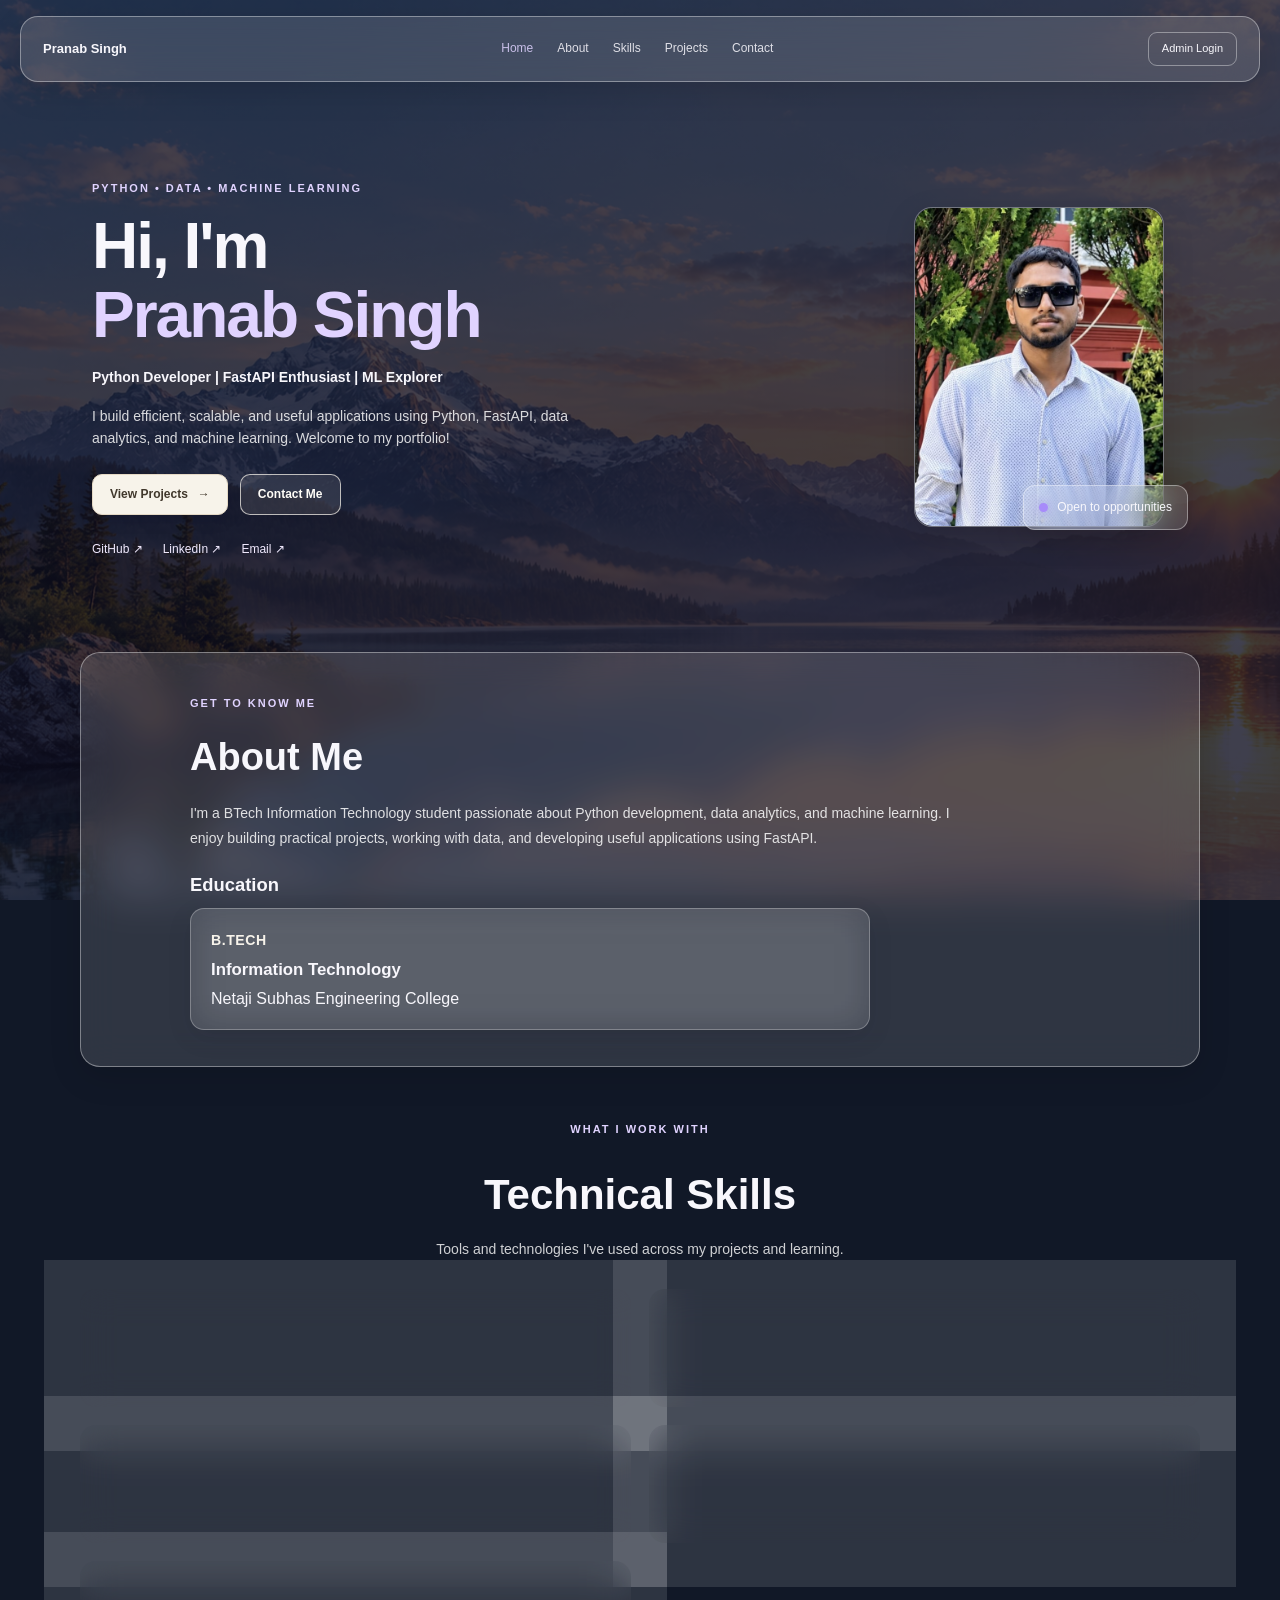
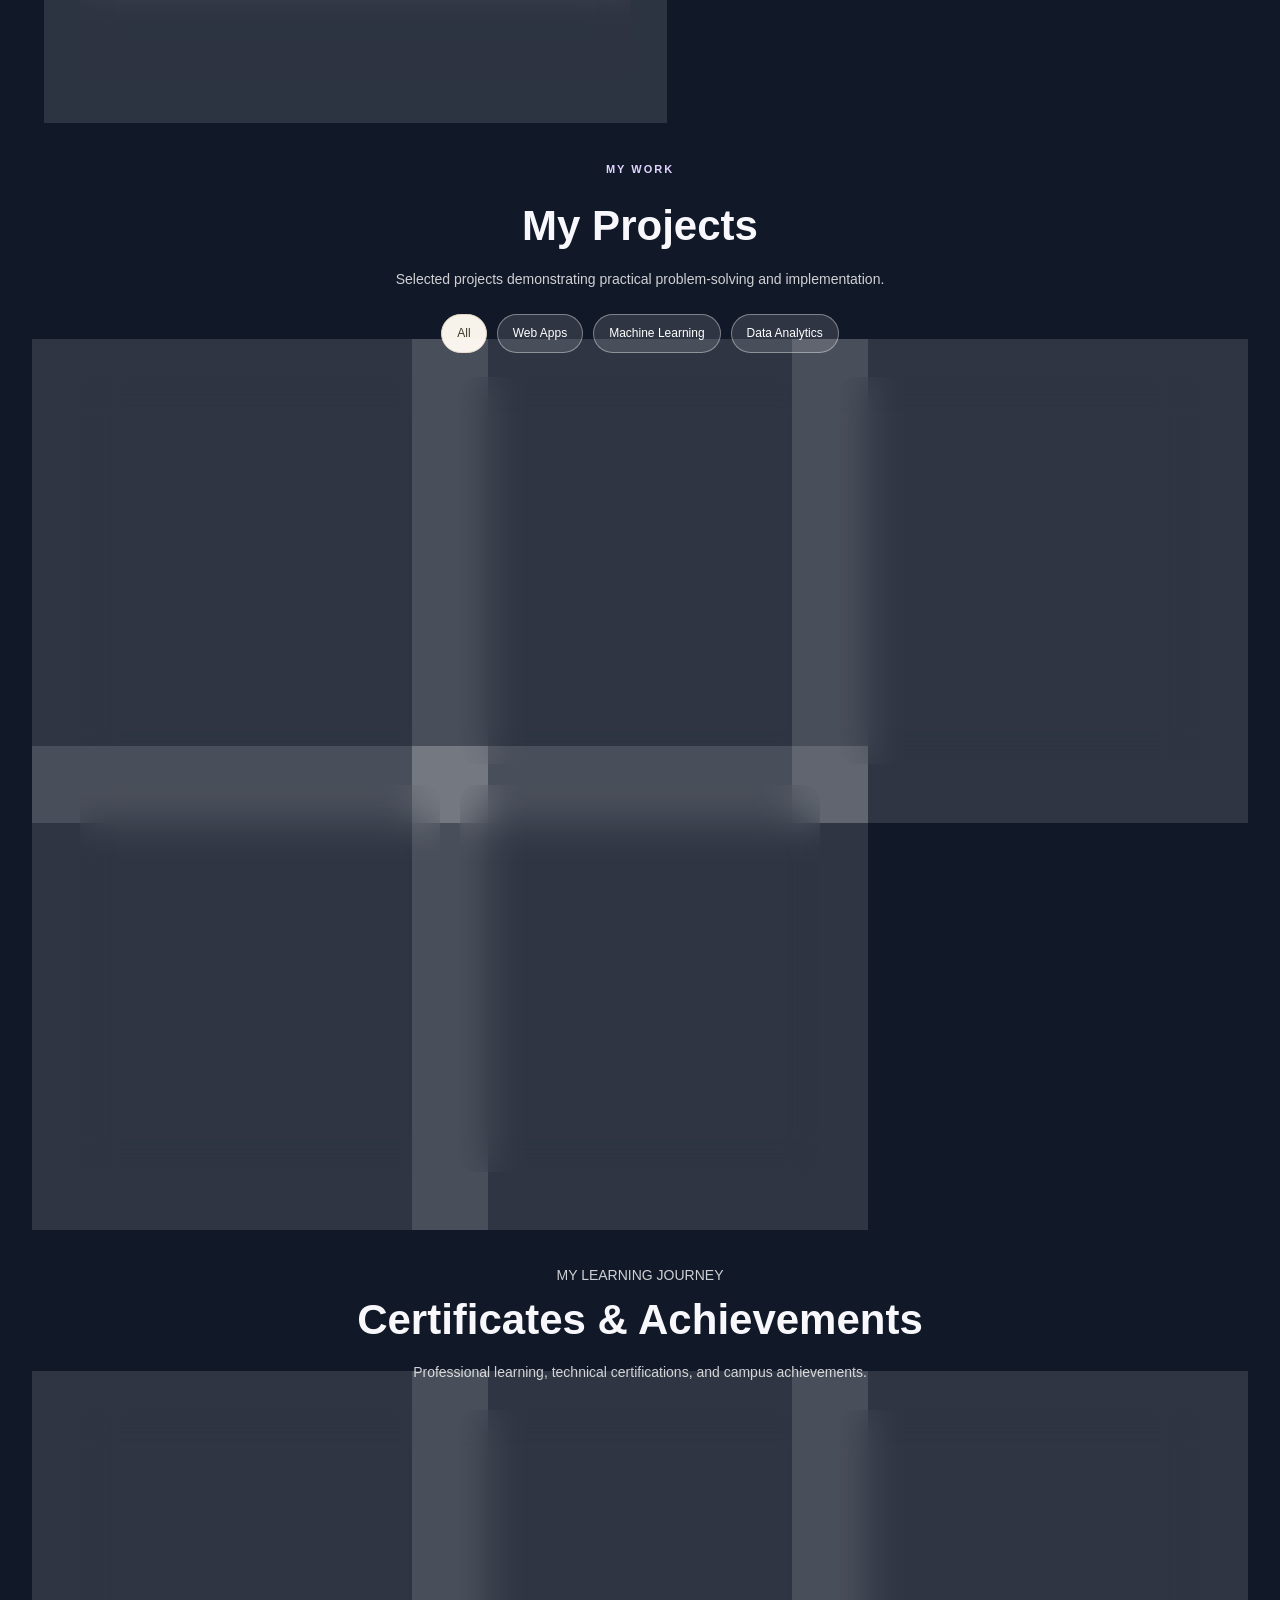
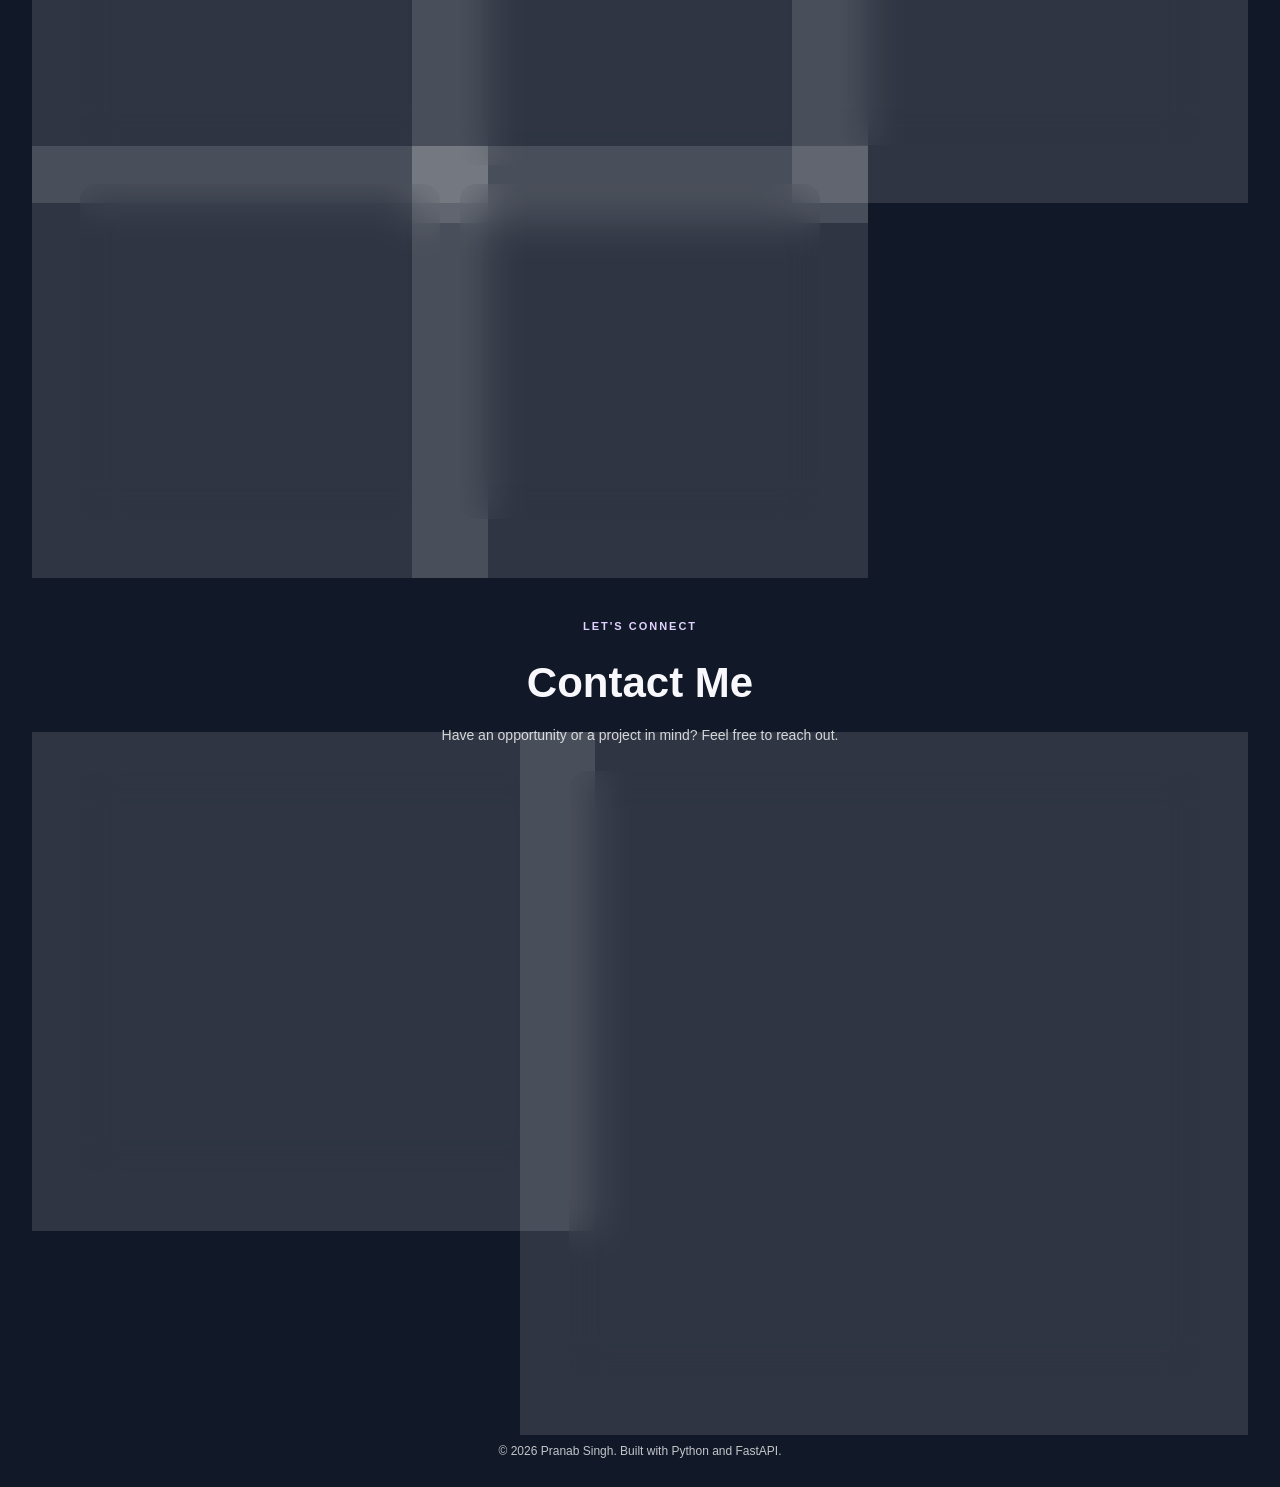
==== commit e3a881c2: "Update Navbar" ====
--- a/frontend/index.html
+++ b/frontend/index.html
@@ -36,8 +36,8 @@
       <nav class="nav-links" id="nav-links">
         <a href="#home" class="active">Home</a>
         <a href="#about">About</a>
+        <a href="#skills">Skills</a>
         <a href="#projects">Projects</a>
-        <a href="#skills">Skills</a>
         <a href="#contact">Contact</a>
       </nav>
 
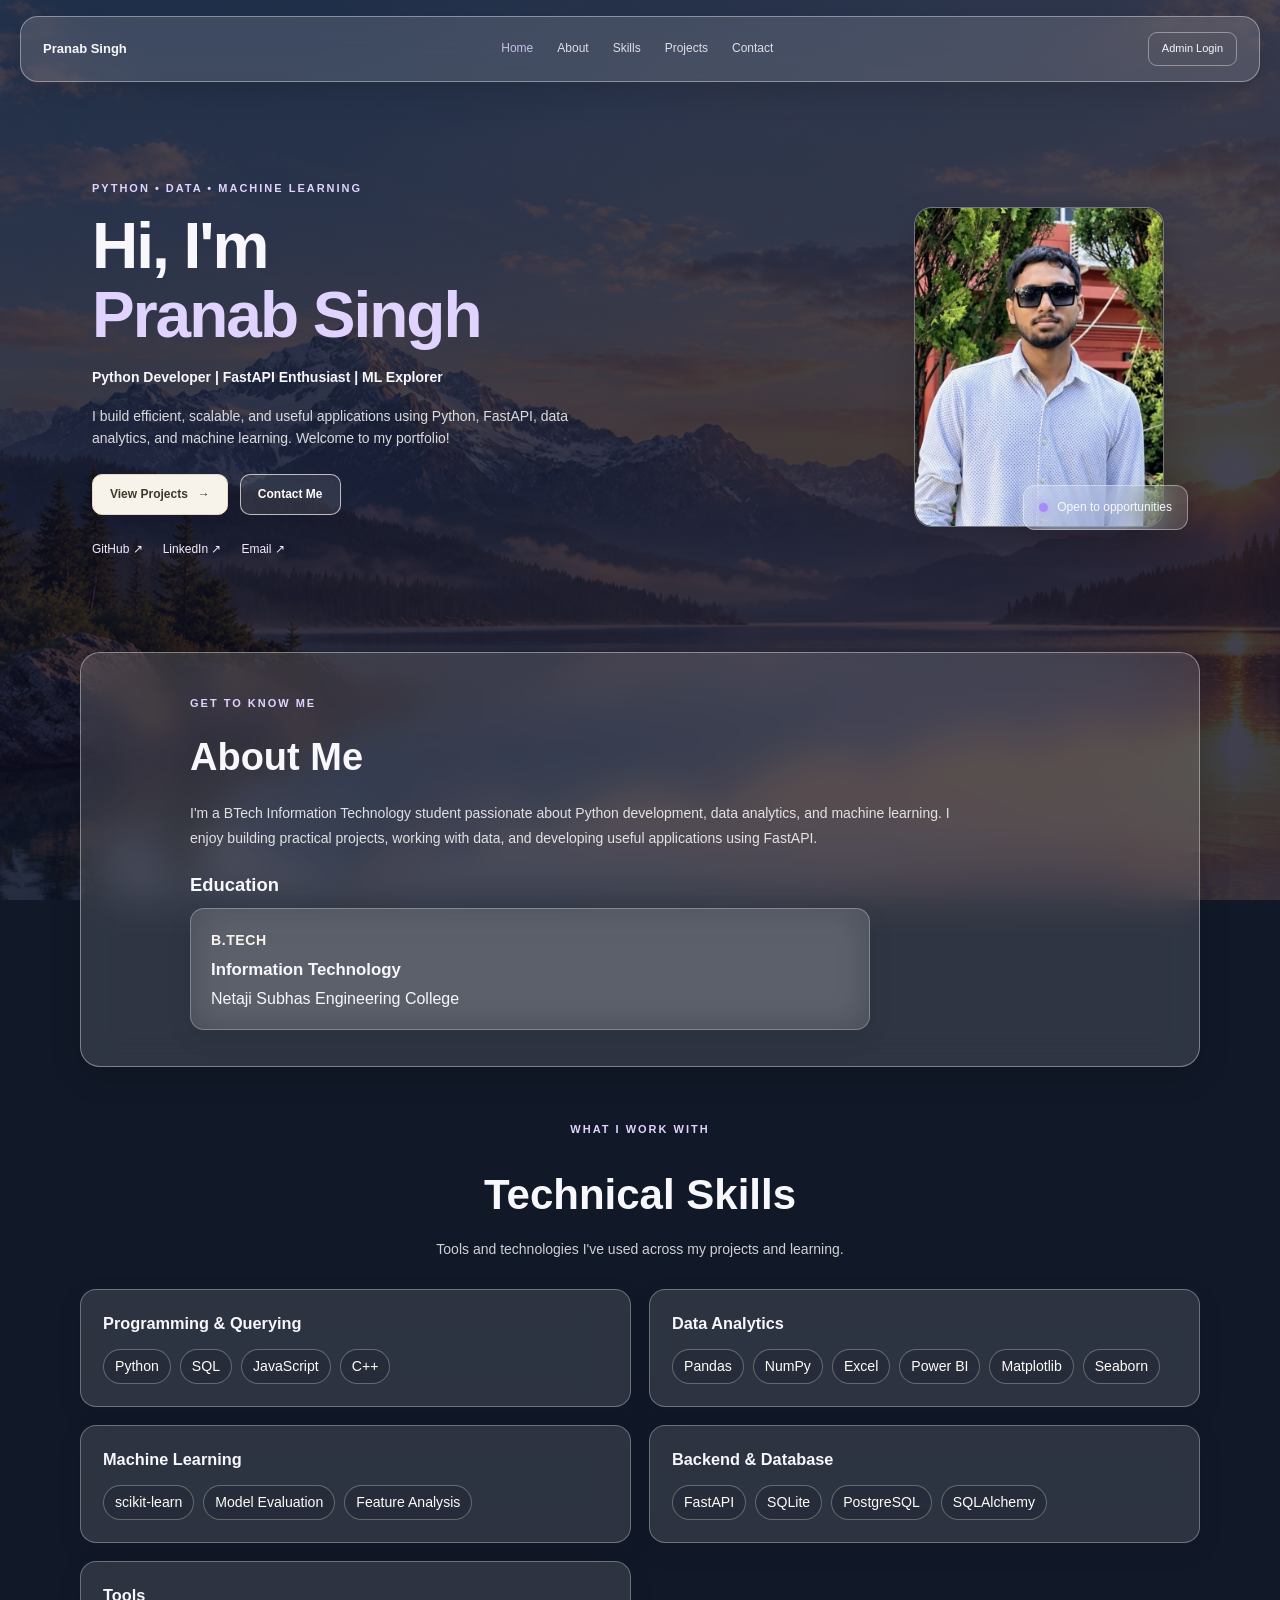
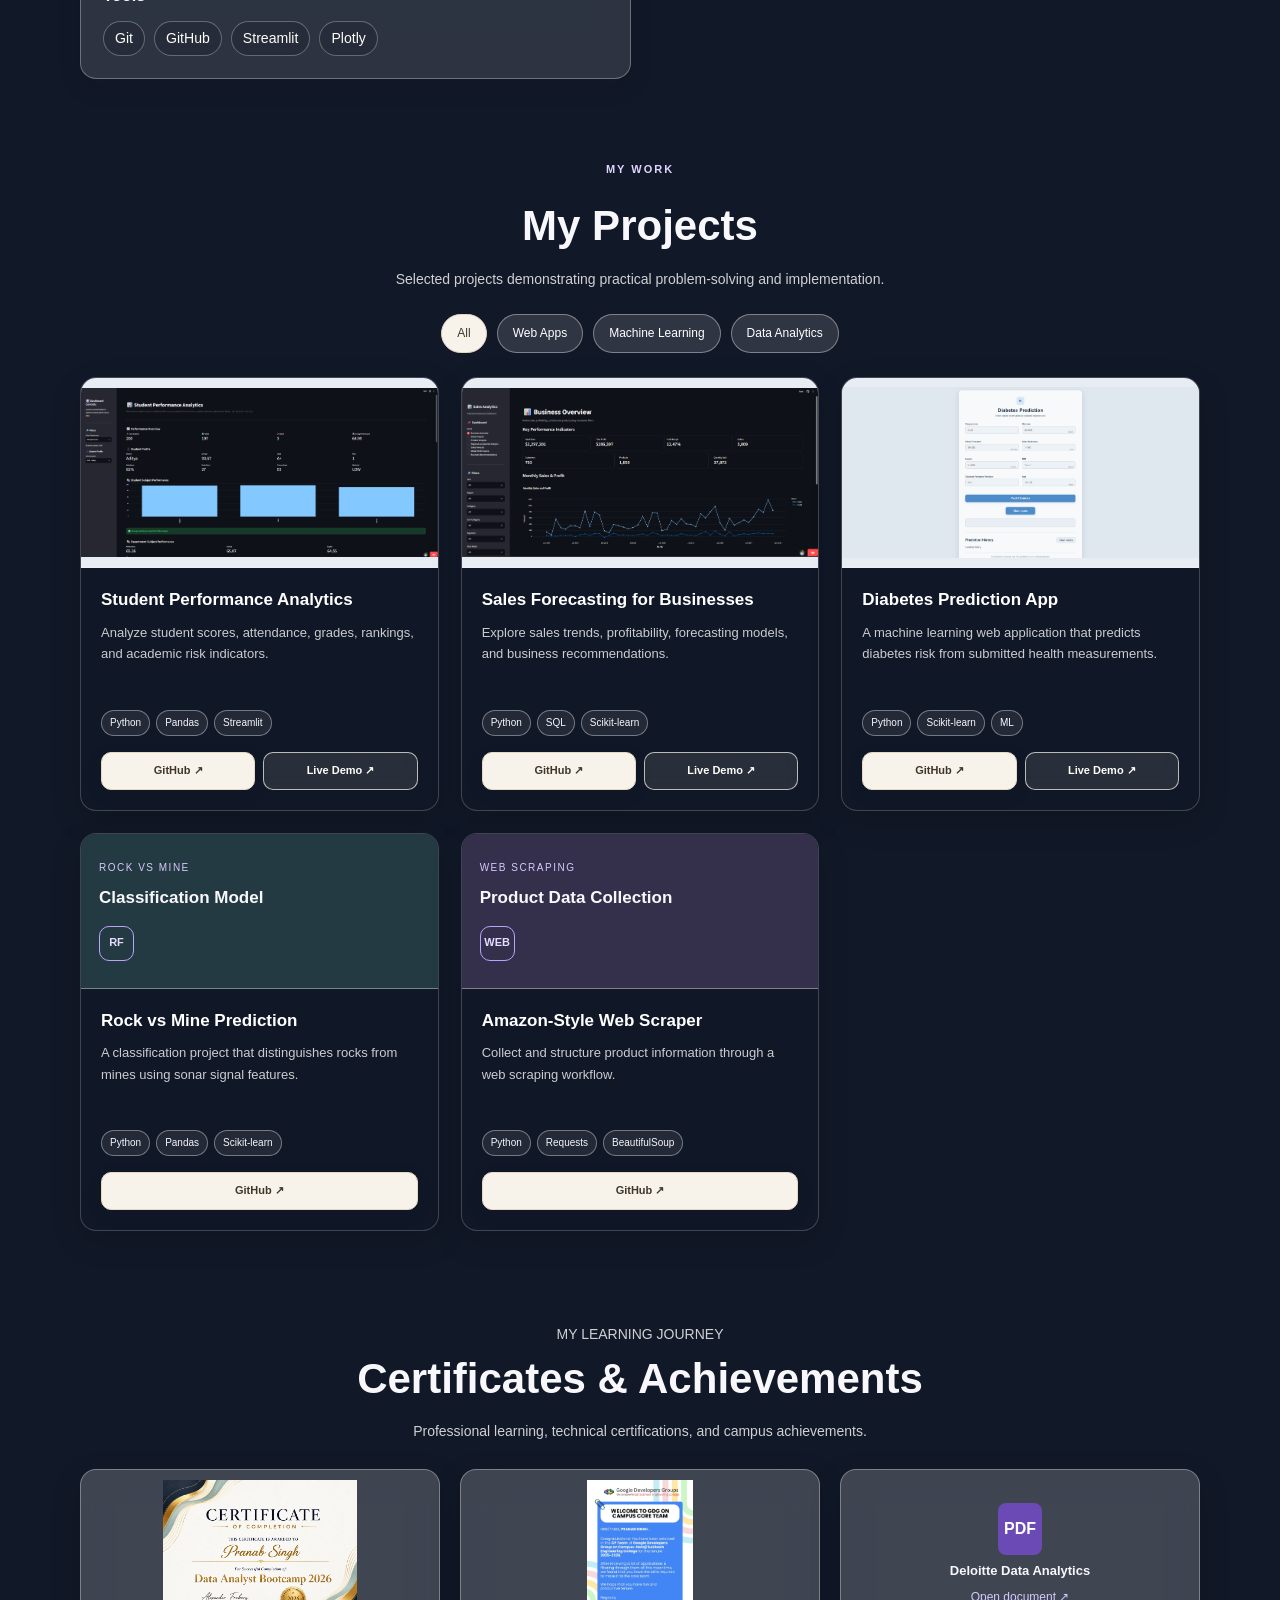
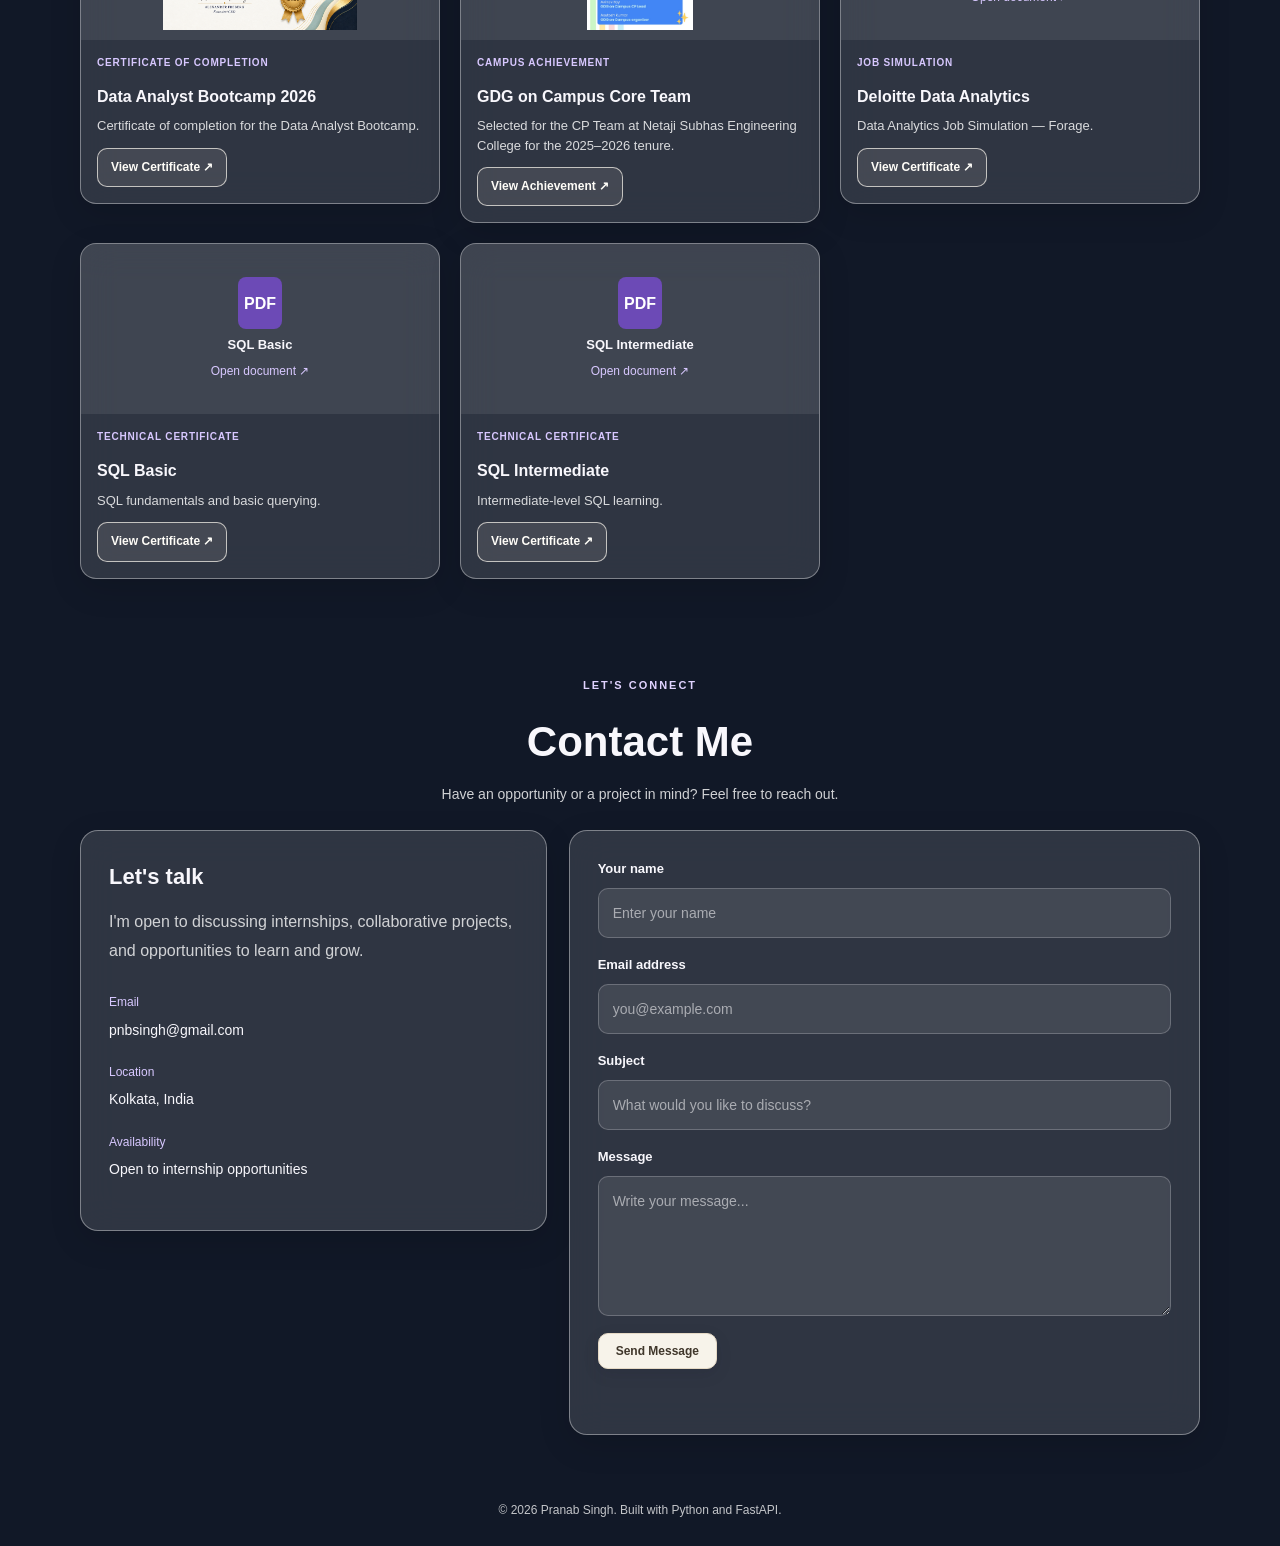
==== commit 130739e8: "Fix project image paths and add project screenshots" ====
--- a/frontend/index.html
+++ b/frontend/index.html
@@ -94,7 +94,7 @@
               loading="eager"
             />
           </div>
-<div class="availability glass">
+          <div class="availability glass">
             <span class="status-dot"></span>
             Open to opportunities
           </div>
@@ -105,7 +105,12 @@
         <div class="about-content">
           <span class="eyebrow">GET TO KNOW ME</span>
           <h2>About Me</h2>
-          <p>I'm a BTech Information Technology student passionate about Python development, data analytics, and machine learning. I enjoy building practical projects, working with data, and developing useful applications using FastAPI.</p>
+          <p>
+            I'm a BTech Information Technology student passionate about Python
+            development, data analytics, and machine learning. I enjoy building
+            practical projects, working with data, and developing useful
+            applications using FastAPI.
+          </p>
           <div class="education-block">
             <h3>Education</h3>
             <article class="education-card glass">
@@ -121,14 +126,46 @@
         <div class="section-heading">
           <span class="eyebrow">WHAT I WORK WITH</span>
           <h2>Technical Skills</h2>
-          <p>Tools and technologies I've used across my projects and learning.</p>
+          <p>
+            Tools and technologies I've used across my projects and learning.
+          </p>
         </div>
         <div class="skills-category-grid">
-          <article class="skills-category glass"><h3>Programming & Querying</h3><div class="skill-tags"><span>Python</span><span>SQL</span><span>JavaScript</span><span>C++</span></div></article>
-          <article class="skills-category glass"><h3>Data Analytics</h3><div class="skill-tags"><span>Pandas</span><span>NumPy</span><span>Excel</span><span>Power BI</span><span>Matplotlib</span><span>Seaborn</span></div></article>
-          <article class="skills-category glass"><h3>Machine Learning</h3><div class="skill-tags"><span>scikit-learn</span><span>Model Evaluation</span><span>Feature Analysis</span></div></article>
-          <article class="skills-category glass"><h3>Backend & Database</h3><div class="skill-tags"><span>FastAPI</span><span>SQLite</span><span>PostgreSQL</span><span>SQLAlchemy</span></div></article>
-          <article class="skills-category glass"><h3>Tools</h3><div class="skill-tags"><span>Git</span><span>GitHub</span><span>Streamlit</span><span>Plotly</span></div></article>
+          <article class="skills-category glass">
+            <h3>Programming & Querying</h3>
+            <div class="skill-tags">
+              <span>Python</span><span>SQL</span><span>JavaScript</span
+              ><span>C++</span>
+            </div>
+          </article>
+          <article class="skills-category glass">
+            <h3>Data Analytics</h3>
+            <div class="skill-tags">
+              <span>Pandas</span><span>NumPy</span><span>Excel</span
+              ><span>Power BI</span><span>Matplotlib</span><span>Seaborn</span>
+            </div>
+          </article>
+          <article class="skills-category glass">
+            <h3>Machine Learning</h3>
+            <div class="skill-tags">
+              <span>scikit-learn</span><span>Model Evaluation</span
+              ><span>Feature Analysis</span>
+            </div>
+          </article>
+          <article class="skills-category glass">
+            <h3>Backend & Database</h3>
+            <div class="skill-tags">
+              <span>FastAPI</span><span>SQLite</span><span>PostgreSQL</span
+              ><span>SQLAlchemy</span>
+            </div>
+          </article>
+          <article class="skills-category glass">
+            <h3>Tools</h3>
+            <div class="skill-tags">
+              <span>Git</span><span>GitHub</span><span>Streamlit</span
+              ><span>Plotly</span>
+            </div>
+          </article>
         </div>
       </section>
 
@@ -137,7 +174,8 @@
           <span class="eyebrow">MY WORK</span>
           <h2>My Projects</h2>
           <p>
-            Selected projects demonstrating practical problem-solving and implementation.
+            Selected projects demonstrating practical problem-solving and
+            implementation.
           </p>
         </div>
 
@@ -149,106 +187,132 @@
         </div>
 
         <div class="projects-grid">
-          <article class="project-card glass" data-category="data">
-            <div class="project-visual student-visual">
-              <span>STUDENT ANALYTICS</span>
-              <strong>Performance Dashboard</strong>
-              <div class="visual-bars">
-                <i></i><i></i><i></i><i></i><i></i><i></i>
+          <!-- 1. Student Performance Analytics -->
+          <article
+            class="project-card glass project-card-featured"
+            data-category="data"
+          >
+            <div class="project-card-layout">
+              <div class="project-body">
+                <h3>Student Performance Analytics</h3>
+                <p>
+                  Analyze student scores, attendance, grades, rankings, and
+                  academic risk indicators.
+                </p>
+                <div class="tech-tags">
+                  <span>Python</span>
+                  <span>Pandas</span>
+                  <span>Streamlit</span>
+                </div>
+                <div class="project-actions">
+                  <a
+                    href="https://github.com/shubham17-web/student-performance-analytics"
+                    target="_blank"
+                    rel="noopener noreferrer"
+                    class="button button-primary"
+                    >GitHub ↗</a
+                  >
+                  <a
+                    href="https://student-performance-analytics-fxa9bpq29evbkvfmnvq5ws.streamlit.app/"
+                    target="_blank"
+                    rel="noopener noreferrer"
+                    class="button button-secondary demo-link"
+                    >Live Demo ↗</a
+                  >
+                </div>
               </div>
-            </div>
-            <div class="project-body">
-              <h3>Student Performance Analytics</h3>
-              <p>
-                Analyze student scores, attendance, grades, rankings, and
-                academic risk indicators.
-              </p>
-              <div class="tech-tags">
-                <span>Python</span><span>Pandas</span>
-                <span>Streamlit</span>
+              <img
+                src="assets/images/student-analytics.png"
+                alt="Student Performance Analytics dashboard"
+                class="project-screenshot"
+                loading="lazy"
+              />
+            </div>
+          </article>
+
+          <!-- 2. Sales Forecasting -->
+          <article
+            class="project-card glass project-card-featured"
+            data-category="data"
+          >
+            <div class="project-card-layout">
+              <div class="project-body">
+                <h3>Sales Forecasting for Businesses</h3>
+                <p>
+                  Explore sales trends, profitability, forecasting models, and
+                  business recommendations.
+                </p>
+                <div class="tech-tags">
+                  <span>Python</span>
+                  <span>SQL</span>
+                  <span>Scikit-learn</span>
+                </div>
+                <div class="project-actions">
+                  <a
+                    href="https://github.com/shubham17-web/Sales-Forecasting-for-Businesses"
+                    target="_blank"
+                    rel="noopener noreferrer"
+                    class="button button-primary"
+                    >GitHub ↗</a
+                  >
+                  <a
+                    href="https://sales-forecasting-for-businesses-xwvfj9o7bje8zzgdqm75n4.streamlit.app/"
+                    target="_blank"
+                    rel="noopener noreferrer"
+                    class="button button-secondary demo-link"
+                    >Live Demo ↗</a
+                  >
+                </div>
               </div>
-              <div class="project-actions">
-                <a
-                  href="https://github.com/shubham17-web/student-performance-analytics"
-                  target="_blank"
-                  rel="noopener noreferrer"
-                  class="button button-primary"
-                >
-                  GitHub ↗
-                </a>
-                <a href="https://student-performance-analytics-fxa9bpq29evbkvfmnvq5ws.streamlit.app/" class="button button-secondary demo-link">
-                  Live Demo
-                </a>
+              <img
+                src="assets/images/sales-forecast.png"
+                alt="Sales Forecasting dashboard"
+                class="project-screenshot"
+                loading="lazy"
+              />
+            </div>
+          </article>
+
+          <!-- 3. Diabetes Prediction -->
+          <article
+            class="project-card glass project-card-featured"
+            data-category="ml"
+          >
+            <div class="project-card-layout">
+              <div class="project-body">
+                <h3>Diabetes Prediction App</h3>
+                <p>
+                  A machine learning web application that predicts diabetes risk
+                  from submitted health measurements.
+                </p>
+                <div class="tech-tags">
+                  <span>Python</span>
+                  <span>Scikit-learn</span>
+                  <span>ML</span>
+                </div>
+                <div class="project-actions">
+                  <a
+                    href="https://github.com/shubham17-web/diabetes-prediction-app"
+                    target="_blank"
+                    rel="noopener noreferrer"
+                    class="button button-primary"
+                    >GitHub ↗</a
+                  >
+                  <a
+                    href="https://diabetes-prediction-frontend-2cxe.onrender.com/"
+                    target="_blank"
+                    rel="noopener noreferrer"
+                    class="button button-secondary demo-link"
+                    >Live Demo ↗</a
+                  >
+                </div>
               </div>
-            </div>
-          </article>
-
-          <article class="project-card glass" data-category="data">
-            <div class="project-visual sales-visual">
-              <span>SALES FORECASTING</span>
-              <strong>Business Intelligence</strong>
-              <div class="visual-bars">
-                <i></i><i></i><i></i><i></i><i></i><i></i>
-              </div>
-            </div>
-            <div class="project-body">
-              <h3>Sales Forecasting for Businesses</h3>
-              <p>
-                Explore sales trends, profitability, forecasting models, and
-                business recommendations.
-              </p>
-              <div class="tech-tags">
-                <span>Python</span><span>SQL</span>
-                <span>Scikit-learn</span>
-              </div>
-              <div class="project-actions">
-                <a
-                  href="https://github.com/shubham17-web/Sales-Forecasting-for-Businesses"
-                  target="_blank"
-                  rel="noopener noreferrer"
-                  class="button button-primary"
-                >
-                  GitHub ↗
-                </a>
-                <a href="https://sales-forecasting-for-businesses-xwvfj9o7bje8zzgdqm75n4.streamlit.app/" class="button button-secondary demo-link">
-                  Live Demo
-                </a>
-              </div>
-            </div>
-          </article>
-
-          <article class="project-card glass" data-category="ml">
-            <div class="project-visual diabetes-visual">
-              <span>DIABETES PREDICTION</span>
-              <strong>Machine Learning App</strong>
-              <div class="visual-pulse">ML</div>
-            </div>
-            <div class="project-body">
-              <h3>Diabetes Prediction App</h3>
-              <p>
-                A machine learning web application that predicts diabetes risk
-                from submitted health measurements.
-              </p>
-              <div class="tech-tags">
-                <span>Python</span><span>Scikit-learn</span>
-                <span>ML</span>
-              </div>
-              <div class="project-actions">
-                <a
-                  href="https://github.com/shubham17-web/diabetes-prediction-app"
-                  target="_blank"
-                  rel="noopener noreferrer"
-                  class="button button-primary"
-                >
-                  GitHub ↗
-                </a>
-                <a
-                  href="https://diabetes-prediction-frontend-2cxe.onrender.com/"
-                  class="button button-secondary demo-link"
-                >
-                  Live Demo
-                </a>
-              </div>
+              <img
+                src="assets/images/diabetes-prediction.png"
+                alt="Diabetes Prediction web application"
+                class="project-screenshot"
+                loading="lazy"
+              />
             </div>
           </article>
 
@@ -582,4 +646,4 @@
 
     <script src="js/main.js"></script>
   </body>
-</html>
+</html>
--- a/frontend/css/style.css
+++ b/frontend/css/style.css
@@ -1699,3 +1699,180 @@
 #certificates .certificate-pdf-preview {
   color: #f8f7fc;
 }
+
+/* Project cards with screenshot previews */
+.project-card-featured {
+  overflow: hidden;
+}
+
+.project-card-layout {
+  display: grid;
+  grid-template-columns: minmax(0, 1fr) minmax(120px, 36%);
+  align-items: center;
+  gap: 18px;
+  padding: 20px;
+}
+
+.project-card-featured .project-body {
+  min-width: 0;
+  padding: 0;
+}
+
+.project-card-featured .project-body h3 {
+  margin-top: 0;
+}
+
+.project-screenshot {
+  display: block;
+  width: 100%;
+  aspect-ratio: 4 / 3;
+  object-fit: cover;
+  object-position: top center;
+  border-radius: 10px;
+  border: 1px solid rgba(75, 51, 144, 0.18);
+  background: #F7F3EA;
+}
+
+.project-screenshot:hover {
+  transform: scale(1.02);
+  transition: transform 0.2s ease;
+}
+
+@media (max-width: 600px) {
+  .project-card-layout {
+    grid-template-columns: 1fr;
+    gap: 16px;
+    padding: 16px;
+  }
+
+  .project-screenshot {
+    aspect-ratio: 16 / 9;
+    object-fit: contain;
+  }
+}
+
+
+/* ========================================
+   PROJECT SECTION — RESPONSIVE CARD FIX
+   Keep screenshots above content so the
+   three-column layout has enough room.
+======================================== */
+#projects .projects-grid {
+  display: grid;
+  grid-template-columns: repeat(3, minmax(0, 1fr));
+  align-items: stretch;
+  gap: 22px;
+}
+
+#projects .project-card {
+  display: flex;
+  flex-direction: column;
+  min-width: 0;
+  height: 100%;
+  overflow: hidden;
+  border: 1px solid rgba(255, 255, 255, 0.2);
+  border-radius: 16px;
+  background: rgba(17, 24, 39, 0.72);
+  transition: transform 0.22s ease, border-color 0.22s ease,
+    box-shadow 0.22s ease;
+}
+
+#projects .project-card:hover {
+  transform: translateY(-5px);
+  border-color: rgba(167, 139, 250, 0.65);
+  box-shadow: 0 14px 32px rgba(0, 0, 0, 0.22);
+}
+
+#projects .project-card-layout {
+  display: flex;
+  flex-direction: column-reverse;
+  align-items: stretch;
+  flex: 1;
+  gap: 0;
+  padding: 0;
+}
+
+#projects .project-card-featured .project-body,
+#projects .project-card:not(.project-card-featured) .project-body {
+  display: flex;
+  flex-direction: column;
+  flex: 1;
+  min-width: 0;
+  padding: 20px;
+}
+
+#projects .project-screenshot {
+  display: block;
+  width: 100%;
+  height: 190px;
+  aspect-ratio: auto;
+  object-fit: cover;
+  object-position: top center;
+  border: 0;
+  border-bottom: 1px solid rgba(255, 255, 255, 0.15);
+  border-radius: 0;
+  background: #e8edf4;
+  transition: transform 0.25s ease;
+}
+
+#projects .project-card:hover .project-screenshot {
+  transform: scale(1.015);
+}
+
+#projects .project-body h3 {
+  color: #fff;
+  font-size: 17px;
+  line-height: 1.4;
+  margin-bottom: 10px;
+}
+
+#projects .project-body > p {
+  flex: 1;
+  min-height: 72px;
+  color: rgba(255, 255, 255, 0.78);
+  font-size: 13px;
+  line-height: 1.65;
+}
+
+#projects .tech-tags {
+  margin: 16px 0;
+}
+
+#projects .project-actions {
+  margin-top: auto;
+}
+
+#projects .project-actions .button {
+  min-width: 0;
+}
+
+@media (max-width: 900px) {
+  #projects .projects-grid {
+    grid-template-columns: repeat(2, minmax(0, 1fr));
+  }
+}
+
+@media (max-width: 580px) {
+  #projects .projects-grid {
+    grid-template-columns: 1fr;
+    gap: 18px;
+  }
+
+  #projects .project-screenshot {
+    height: 210px;
+  }
+
+  #projects .project-body > p {
+    min-height: 0;
+  }
+}
+
+#projects .project-screenshot {
+  display: block;
+  width: 100%;
+  height: 190px;
+  max-width: 100%;
+  object-fit: contain;
+  object-position: center;
+  background: #e8edf4;
+}
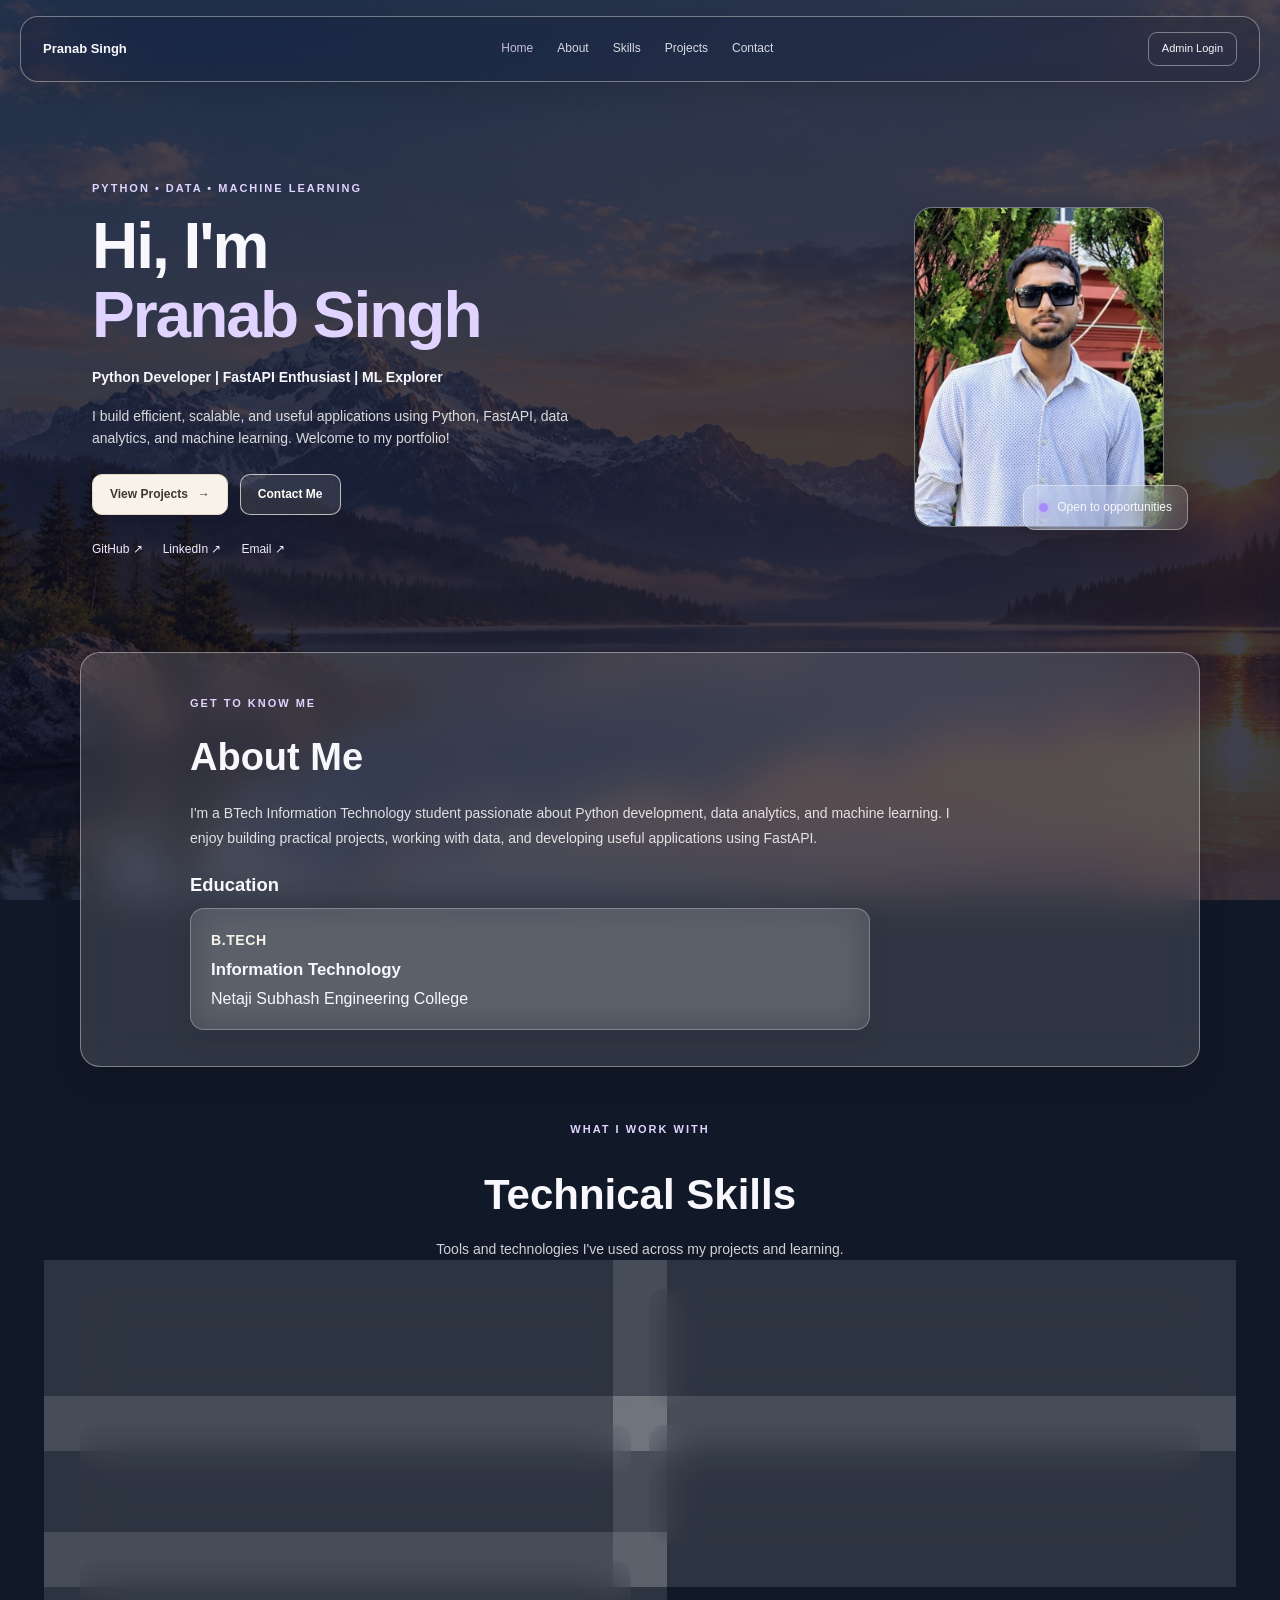
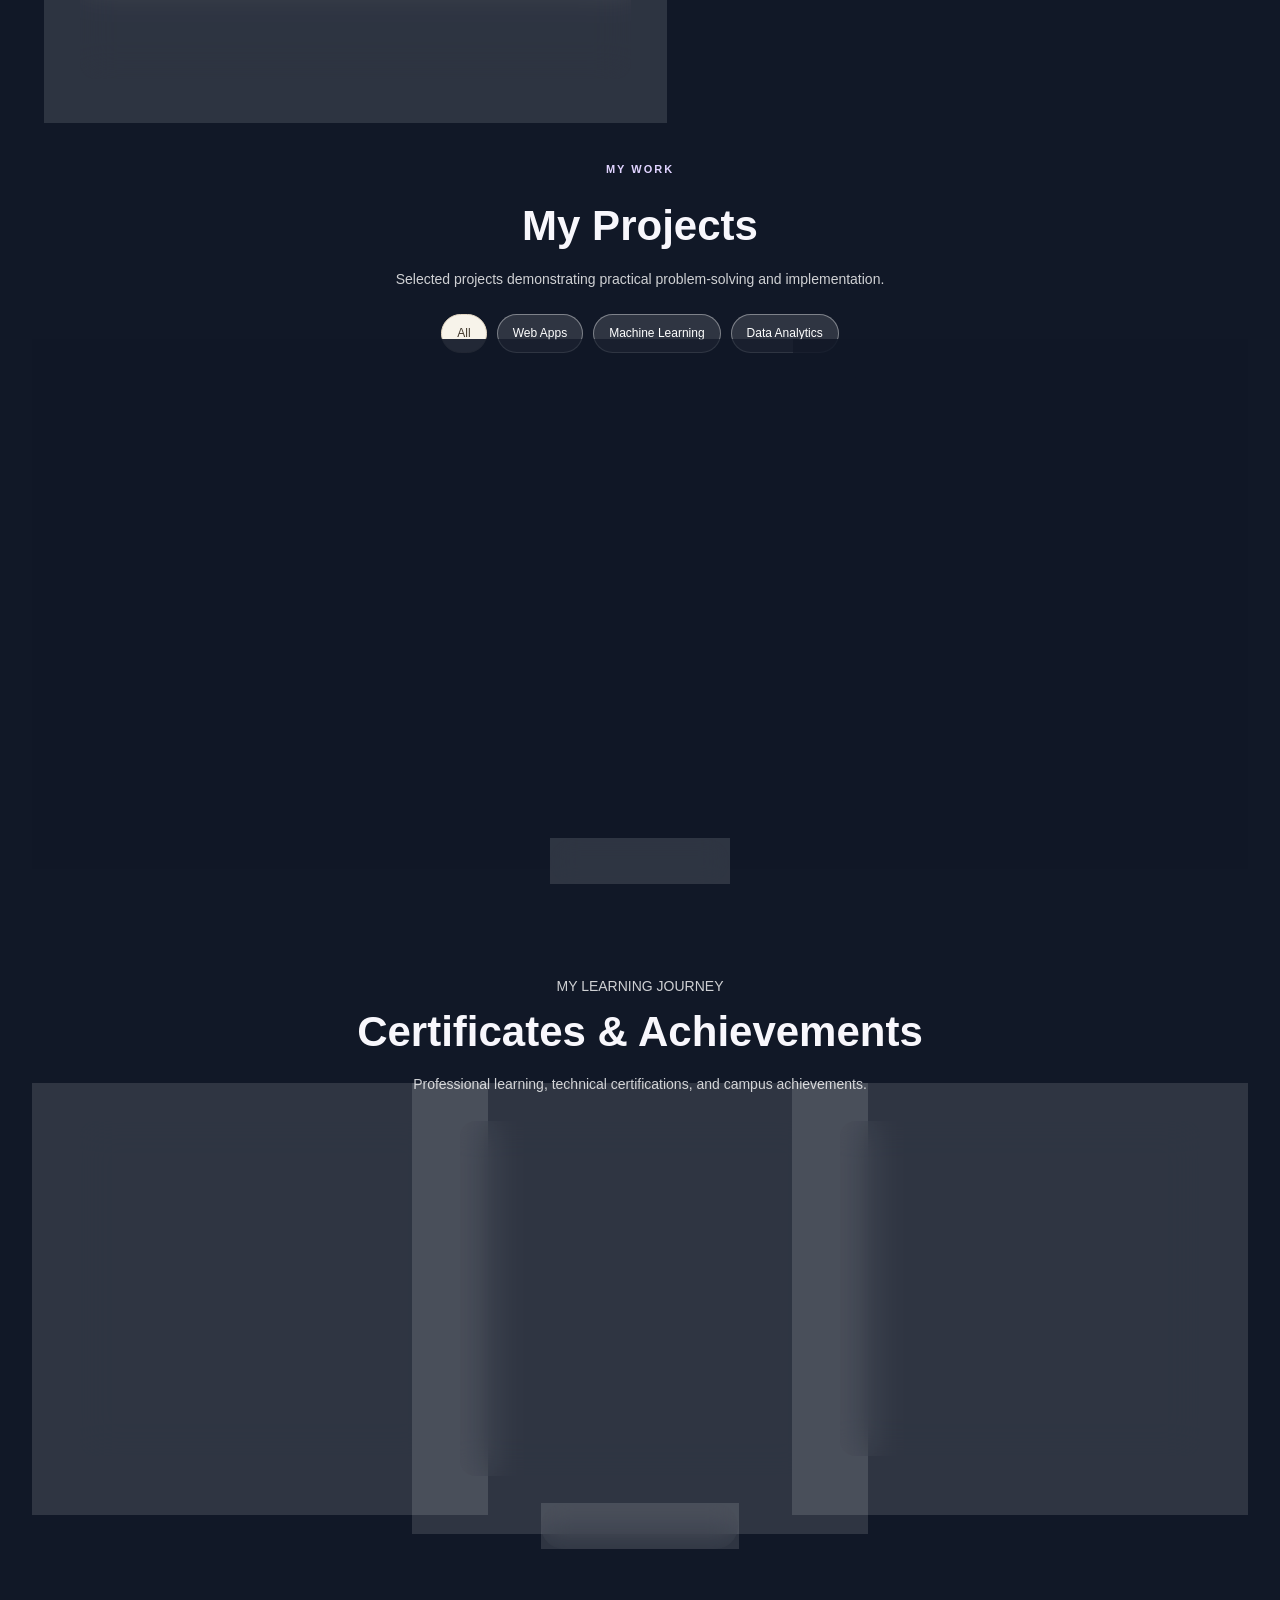
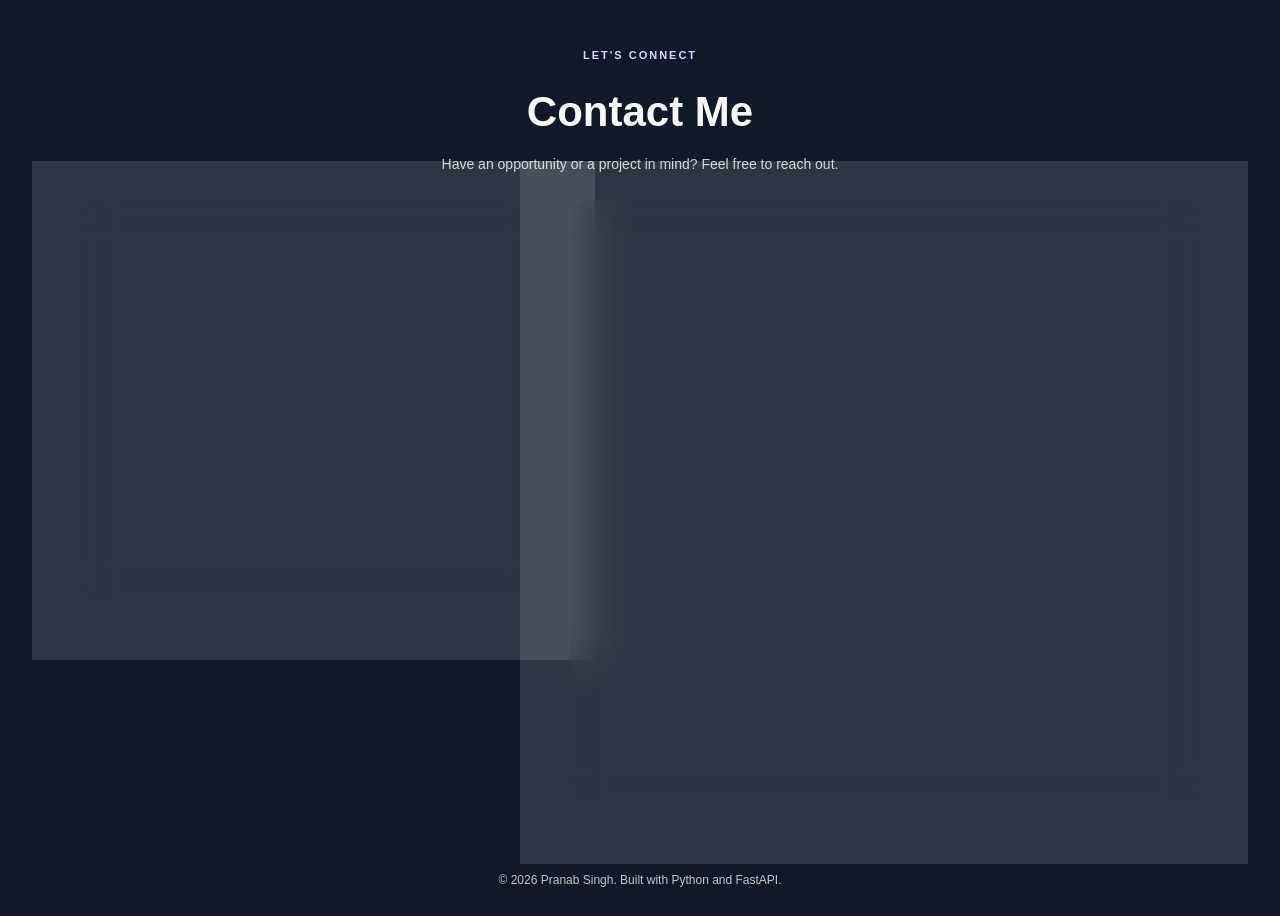
==== commit 81af7f5e: "Add View all, sticky navbar, mobile background and polish" ====
--- a/frontend/index.html
+++ b/frontend/index.html
@@ -14,6 +14,22 @@
       property="og:description"
       content="Portfolio of Pranab Singh — IT student focused on Python, Data Analytics, Machine Learning, and FastAPI."
     />
+    <meta name="theme-color" content="#111827" />
+    <link rel="icon" type="image/svg+xml" href="assets/images/favicon.svg" />
+
+    <!-- Link preview (LinkedIn, WhatsApp, etc.) -->
+    <!-- TODO: replace YOUR-SITE-URL with your live site address, e.g. https://username.github.io/repo -->
+    <meta property="og:type" content="website" />
+    <meta
+      property="og:url"
+      content="https://pranab-dev-portfolio.onrender.com/"
+    />
+    <meta
+      property="og:image"
+      content="https://pranab-dev-portfolio.onrender.com/assets/images/profile.jpeg"
+    />
+    <meta name="twitter:card" content="summary_large_image" />
+
     <link rel="stylesheet" href="css/style.css" />
   </head>
   <body>
@@ -116,7 +132,7 @@
             <article class="education-card glass">
               <span class="education-label">B.Tech</span>
               <h4>Information Technology</h4>
-              <p>Netaji Subhas Engineering College</p>
+              <p>Netaji Subhash Engineering College</p>
             </article>
           </div>
         </div>
@@ -186,7 +202,7 @@
           <button class="filter-btn" data-filter="data">Data Analytics</button>
         </div>
 
-        <div class="projects-grid">
+        <div class="projects-grid" data-collapsible data-limit="3">
           <!-- 1. Student Performance Analytics -->
           <article
             class="project-card glass project-card-featured"
@@ -374,6 +390,11 @@
             </div>
           </article>
         </div>
+        <div class="view-all-wrap">
+          <button type="button" class="view-all-btn" data-for="projects">
+            View all projects
+          </button>
+        </div>
       </section>
 
       <!-- Certificates Section -->
@@ -387,7 +408,7 @@
           </p>
         </div>
 
-        <div class="certificates-grid">
+        <div class="certificates-grid" data-collapsible data-limit="3">
           <!-- 1. Data Analyst Bootcamp -->
           <article class="certificate-card glass">
             <a
@@ -540,6 +561,11 @@
             </div>
           </article>
         </div>
+        <div class="view-all-wrap">
+          <button type="button" class="view-all-btn" data-for="certificates">
+            View all certificates
+          </button>
+        </div>
       </section>
 
       <section class="contact-section" id="contact">
@@ -638,6 +664,16 @@
       </section>
     </main>
 
+    <button
+      type="button"
+      class="back-to-top glass"
+      id="back-to-top"
+      aria-label="Back to top"
+      hidden
+    >
+      ↑
+    </button>
+
     <footer>
       <p>
         © <span id="year"></span> Pranab Singh. Built with Python and FastAPI.
@@ -646,4 +682,4 @@
 
     <script src="js/main.js"></script>
   </body>
-</html>+</html>
--- a/frontend/css/style.css
+++ b/frontend/css/style.css
@@ -69,8 +69,16 @@
   justify-content: space-between;
   gap: 24px;
   border-radius: 18px;
-  position: relative;
-  z-index: 10;
+  position: sticky;
+  top: 16px;
+  z-index: 1000;
+}
+
+/* Transparent glass: light tint + strong blur keeps text readable over content */
+.navbar.glass {
+  background-color: rgba(20, 24, 39, 0.28);
+  backdrop-filter: blur(22px) saturate(140%);
+  -webkit-backdrop-filter: blur(22px) saturate(140%);
 }
 
 .glass {
@@ -1875,4 +1883,118 @@
   object-fit: contain;
   object-position: center;
   background: #e8edf4;
+}
+
+/* Mobile background */
+@media (max-width: 768px) {
+  body {
+    background-image: none;
+  }
+
+  /* Fixed layer keeps the image sharp and un-stretched on long pages (and works on iOS) */
+  .background-overlay {
+    /* Same two dark layers as desktop (overlay tint + gradient) so mobile matches */
+    background-color: transparent;
+    background-image:
+      linear-gradient(rgba(10, 13, 25, 0.52), rgba(10, 13, 25, 0.52)),
+      linear-gradient(rgba(20, 16, 45, 0.48), rgba(20, 16, 45, 0.58)),
+      url("../assets/images/background-mobile.png");
+    background-size: cover;
+    background-position: center top;
+    background-repeat: no-repeat;
+  }
+}
+
+/* View all / Show less */
+.is-collapsed {
+  display: none !important;
+}
+
+.view-all-wrap {
+  display: flex;
+  justify-content: center;
+  margin-top: 28px;
+}
+
+.view-all-wrap[hidden] {
+  display: none;
+}
+
+.view-all-btn {
+  padding: 11px 28px;
+  border: 1px solid var(--border);
+  border-radius: 999px;
+  background-color: var(--glass);
+  backdrop-filter: blur(14px);
+  -webkit-backdrop-filter: blur(14px);
+  color: white;
+  font: inherit;
+  font-size: 13px;
+  font-weight: 600;
+  cursor: pointer;
+  transition: background-color 0.2s ease, border-color 0.2s ease,
+    transform 0.2s ease;
+}
+
+.view-all-btn:hover {
+  background-color: var(--primary);
+  border-color: var(--primary);
+  transform: translateY(-2px);
+}
+
+/* Back to top */
+.back-to-top {
+  position: fixed;
+  right: 20px;
+  bottom: 20px;
+  z-index: 900;
+  width: 44px;
+  height: 44px;
+  display: flex;
+  align-items: center;
+  justify-content: center;
+  border-radius: 50%;
+  color: white;
+  font: inherit;
+  font-size: 20px;
+  line-height: 1;
+  cursor: pointer;
+  opacity: 0;
+  transform: translateY(12px);
+  pointer-events: none;
+  transition: opacity 0.25s ease, transform 0.25s ease,
+    background-color 0.2s ease;
+}
+
+.back-to-top.show {
+  opacity: 1;
+  transform: translateY(0);
+  pointer-events: auto;
+}
+
+.back-to-top:hover {
+  background-color: var(--primary);
+}
+
+.back-to-top[hidden] {
+  display: none;
+}
+
+/* Fade-in on scroll (classes are added by main.js) */
+.reveal {
+  opacity: 0;
+  transform: translateY(26px);
+  transition: opacity 0.6s ease, transform 0.6s ease;
+}
+
+.reveal.is-visible {
+  opacity: 1;
+  transform: none;
+}
+
+@media (prefers-reduced-motion: reduce) {
+  .reveal {
+    opacity: 1;
+    transform: none;
+  }
 }
